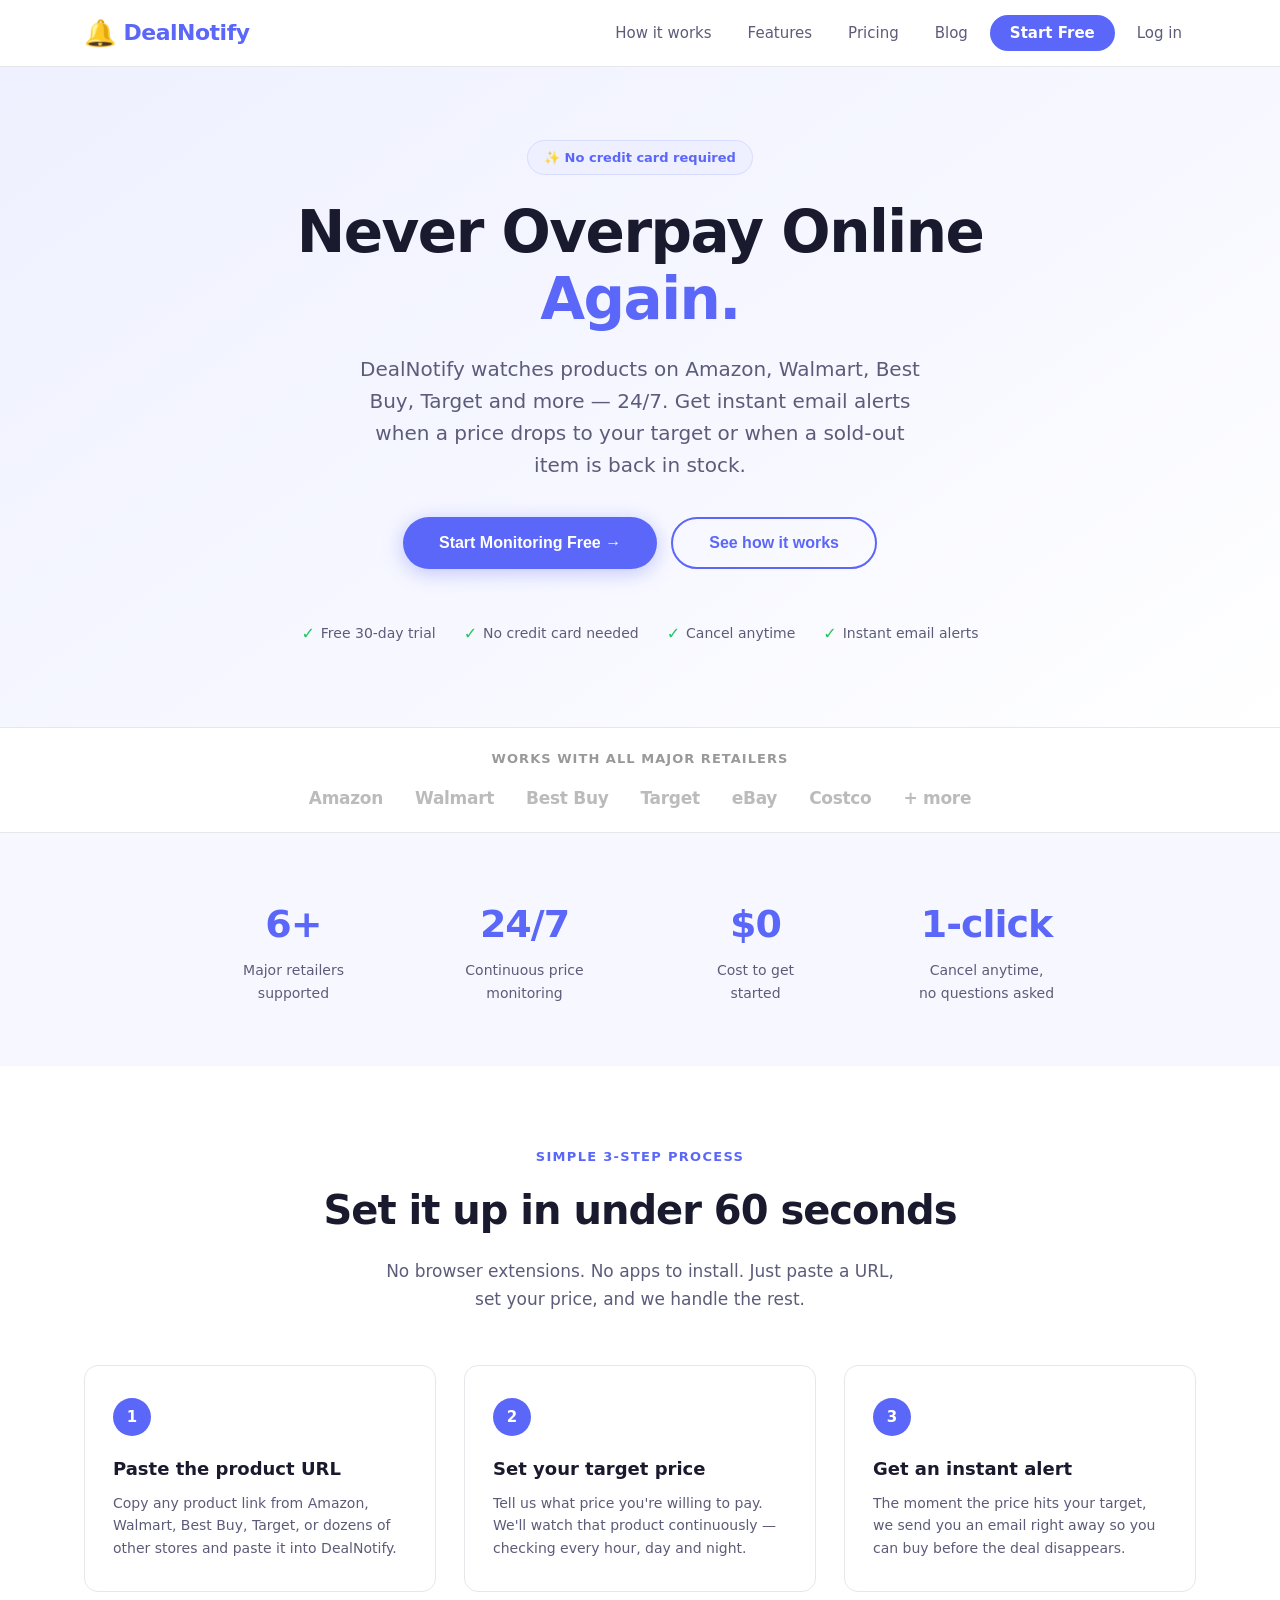
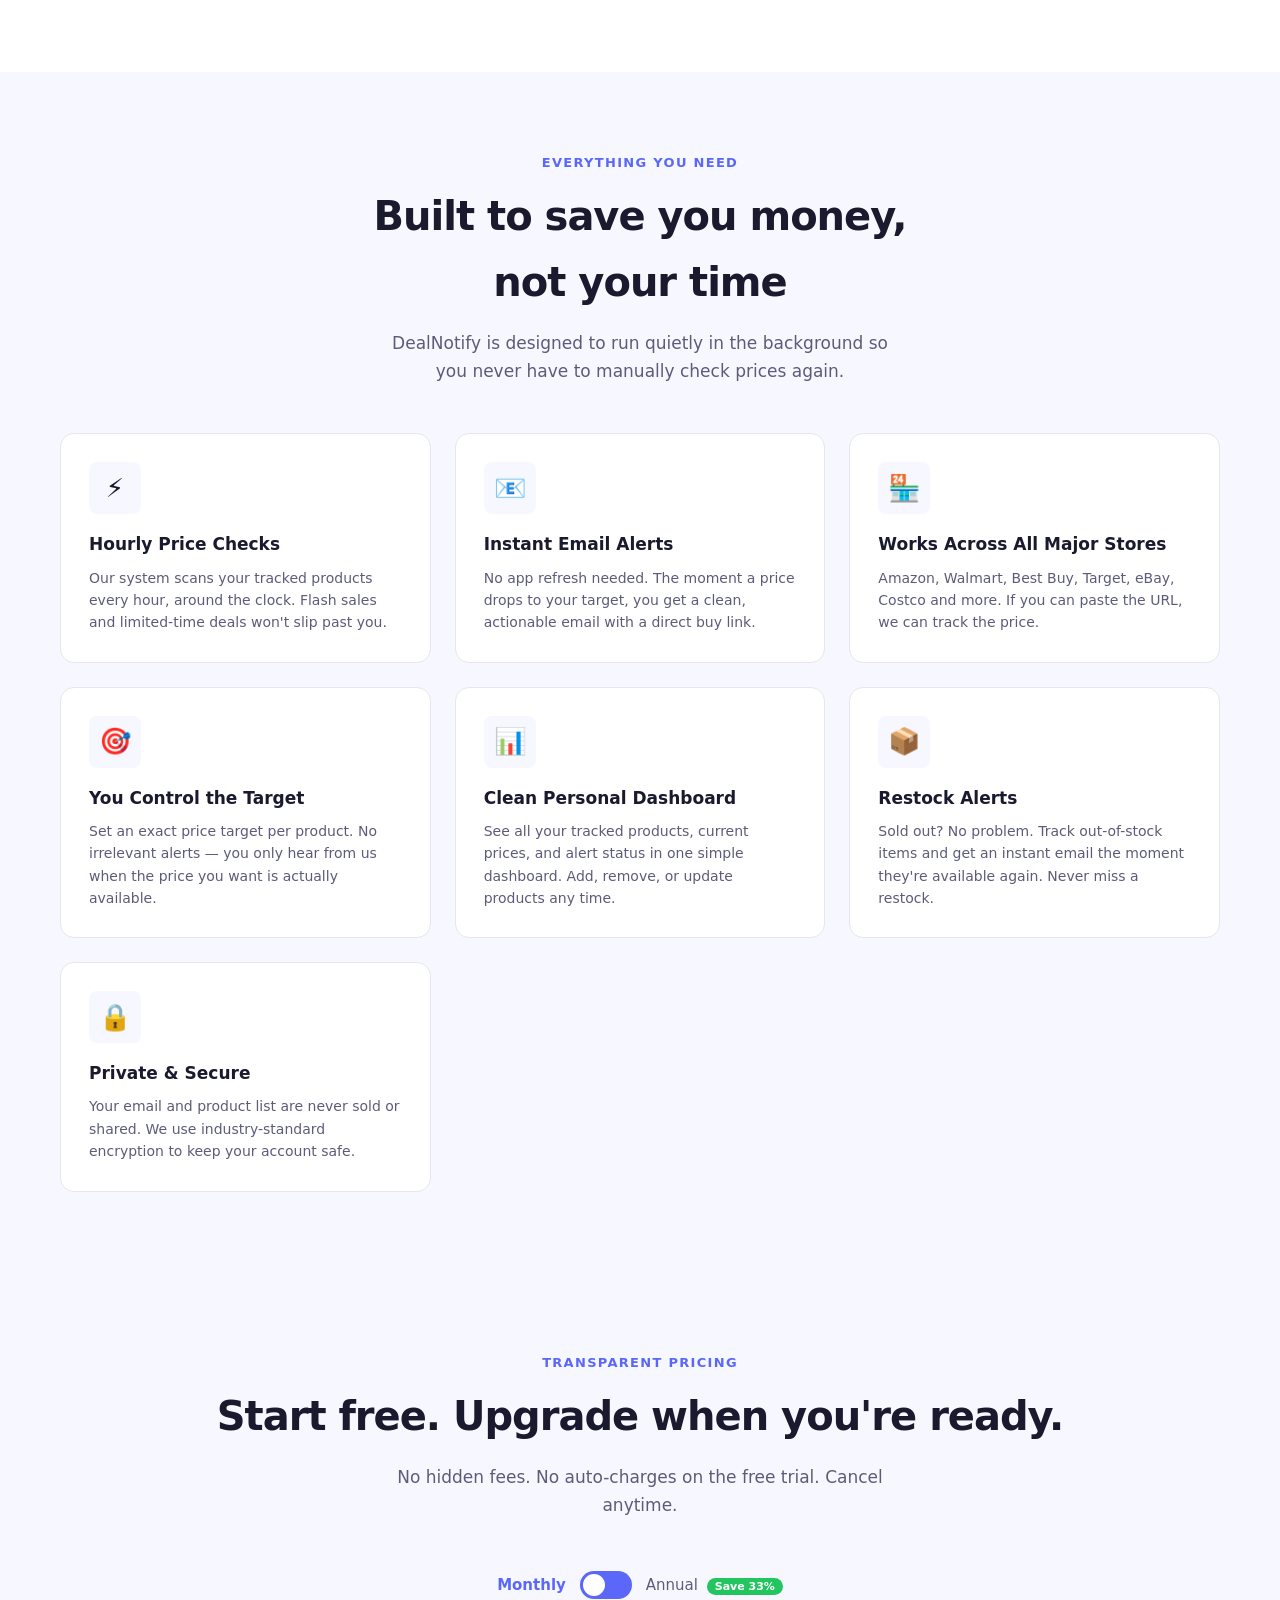
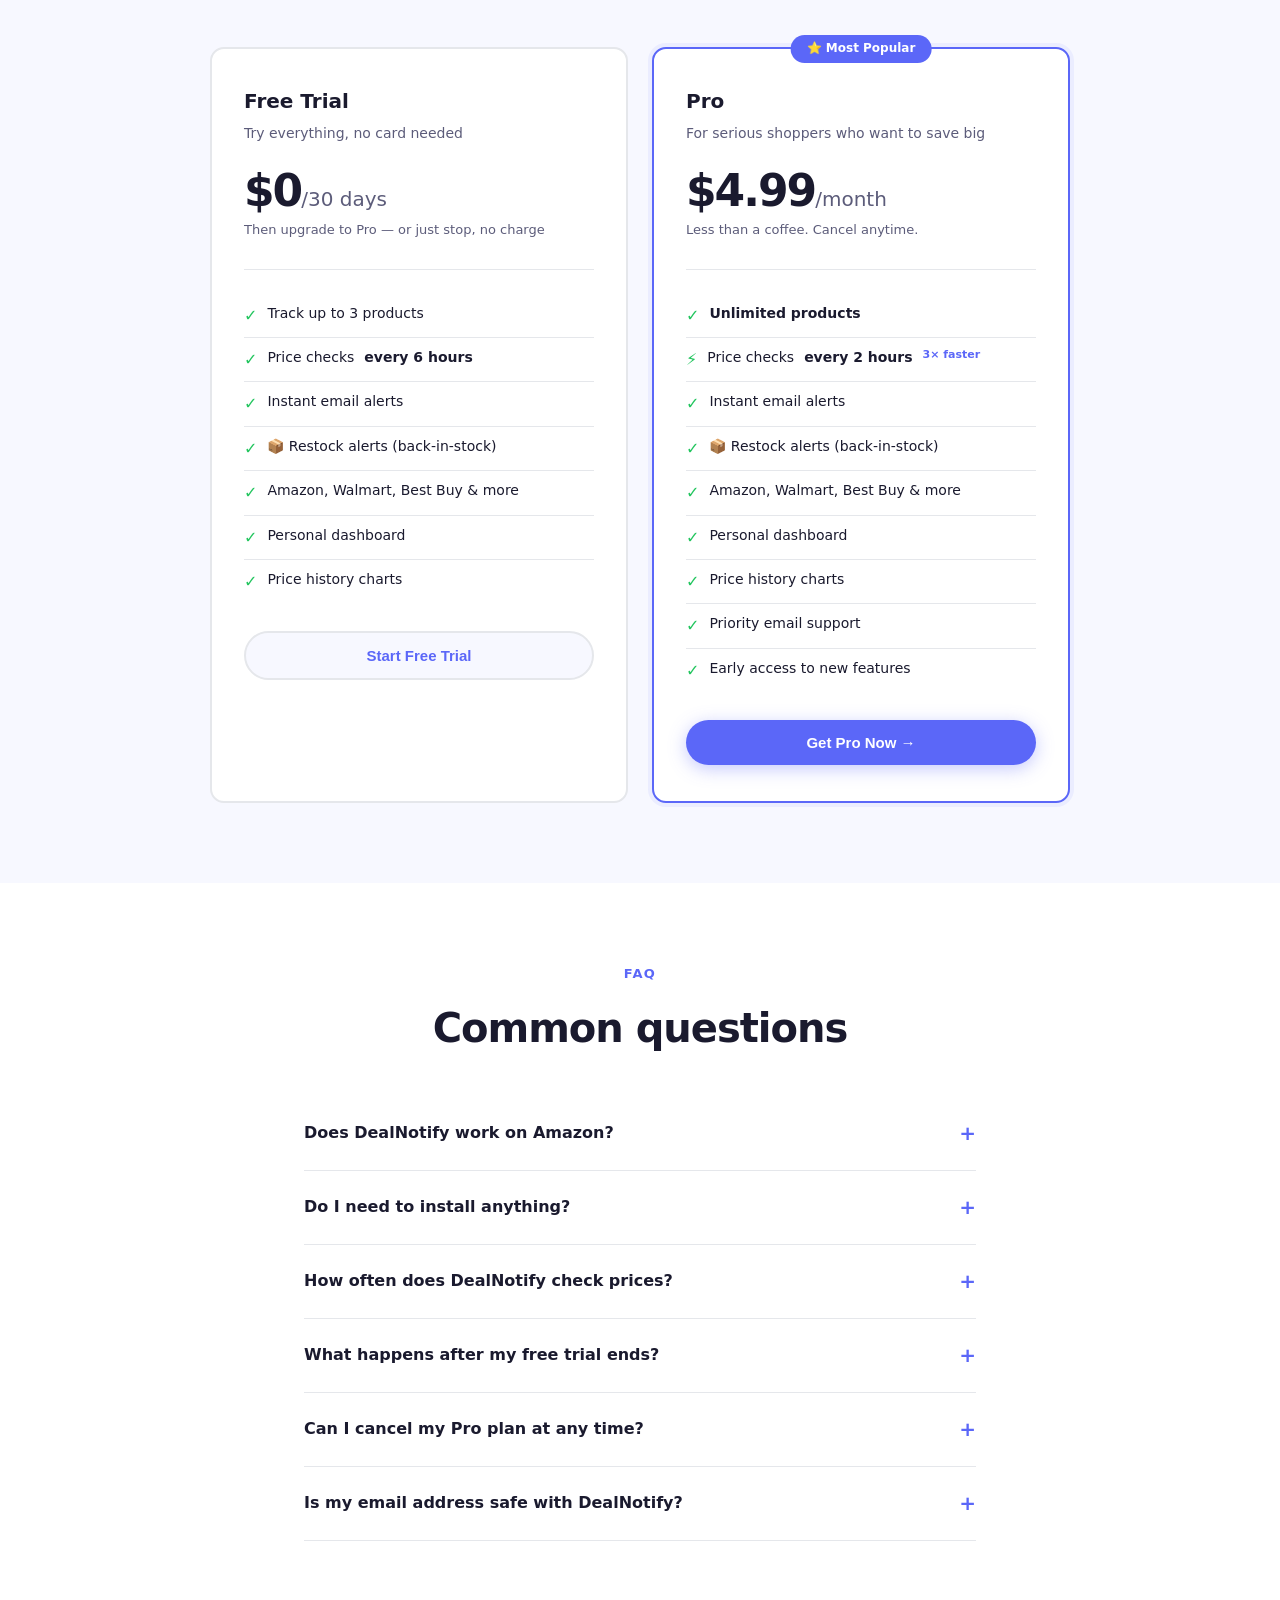
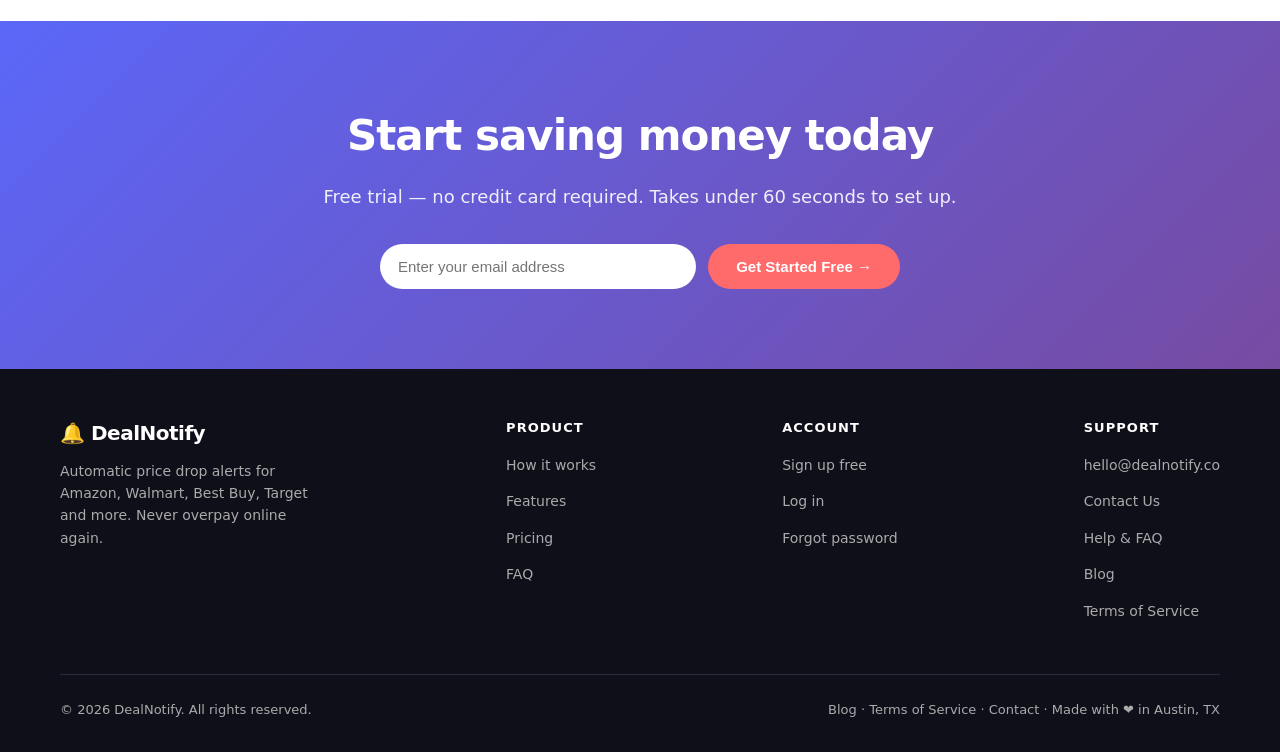
==== index.html @ a365845b "Add restock (back-in-stock) alert feature to DealNotify Integrates stock monitoring alongside existi" ====
<!DOCTYPE html>
<html lang="en">
<head>
    <meta charset="UTF-8">
    <meta name="viewport" content="width=device-width, initial-scale=1.0">

    <!-- Google tag (gtag.js) -->
    <script async src="https://www.googletagmanager.com/gtag/js?id=G-QQ2L8EBBV8"></script>
    <script>
      window.dataLayer = window.dataLayer || [];
      function gtag(){dataLayer.push(arguments);}
      gtag('js', new Date());
      gtag('config', 'G-QQ2L8EBBV8');
    </script>

    <!-- ── SEO Meta Tags ── -->
    <title>DealNotify – Automatic Price Drop Alerts for Amazon, Walmart & More</title>
    <meta name="description" content="DealNotify watches prices on Amazon, Walmart, Best Buy, Target and more 24/7. Get instant email alerts the moment a price drops to your target. Free to start — no credit card required.">
    <meta name="keywords" content="price drop alert, price tracker, amazon price tracker, walmart price monitor, best buy price alert, price watch, deal alert, save money shopping online">
    <meta name="author" content="DealNotify">
    <link rel="canonical" href="https://www.dealnotify.co/">

    <!-- ── Open Graph (social sharing) ── -->
    <meta property="og:type" content="website">
    <meta property="og:url" content="https://www.dealnotify.co/">
    <meta property="og:title" content="DealNotify – Never Overpay Online Again">
    <meta property="og:description" content="Set a target price. We watch it 24/7. Get an instant email alert when the price drops. Free to start.">
    <meta property="og:image" content="https://www.dealnotify.co/og-image.png">

    <!-- ── Twitter Card ── -->
    <meta name="twitter:card" content="summary_large_image">
    <meta name="twitter:title" content="DealNotify – Automatic Price Drop Alerts">
    <meta name="twitter:description" content="Never overpay online. DealNotify monitors Amazon, Walmart, Best Buy and more and emails you instantly when prices drop.">

    <!-- ── Structured Data (JSON-LD) ── -->
    <script type="application/ld+json">
    {
      "@context": "https://schema.org",
      "@type": "SoftwareApplication",
      "name": "DealNotify",
      "applicationCategory": "ShoppingApplication",
      "operatingSystem": "Web",
      "description": "Automatic price drop alerts for Amazon, Walmart, Best Buy, Target and more. Get instant email notifications when prices drop to your target.",
      "offers": [
        {"@type": "Offer", "price": "0", "priceCurrency": "USD", "name": "Free Trial"},
        {"@type": "Offer", "price": "4.99", "priceCurrency": "USD", "name": "Pro Plan", "billingIncrement": "P1M"}
      ],
      "url": "https://www.dealnotify.co"
    }
    </script>

    <style>
        /* ── Reset & Base ── */
        *, *::before, *::after { margin: 0; padding: 0; box-sizing: border-box; }

        :root {
            --primary: #5b67f8;
            --primary-dark: #4351d8;
            --accent: #ff6b6b;
            --accent-hover: #ff5252;
            --text: #1a1a2e;
            --text-light: #5c5c7a;
            --bg-light: #f7f8ff;
            --white: #ffffff;
            --green: #22c55e;
            --border: #e5e7eb;
            --shadow: 0 4px 24px rgba(91,103,248,0.10);
            --shadow-card: 0 2px 16px rgba(0,0,0,0.08);
            --radius: 14px;
            --radius-sm: 8px;
        }

        html { scroll-behavior: smooth; }

        body {
            font-family: 'Segoe UI', system-ui, -apple-system, sans-serif;
            line-height: 1.65;
            color: var(--text);
            background: var(--white);
            -webkit-font-smoothing: antialiased;
        }

        a { color: inherit; text-decoration: none; }

        /* ── Header / Nav ── */
        header {
            background: rgba(255,255,255,0.97);
            backdrop-filter: blur(10px);
            position: fixed;
            width: 100%;
            top: 0;
            z-index: 200;
            border-bottom: 1px solid var(--border);
        }

        nav {
            max-width: 1160px;
            margin: 0 auto;
            padding: 0 24px;
            height: 66px;
            display: flex;
            justify-content: space-between;
            align-items: center;
        }

        .logo {
            font-size: 22px;
            font-weight: 800;
            color: var(--primary);
            letter-spacing: -0.5px;
            display: flex;
            align-items: center;
            gap: 8px;
        }

        .logo-icon { font-size: 26px; }

        nav ul {
            list-style: none;
            display: flex;
            gap: 8px;
            align-items: center;
        }

        nav ul li a {
            color: var(--text-light);
            font-size: 15px;
            font-weight: 500;
            padding: 8px 14px;
            border-radius: var(--radius-sm);
            transition: color 0.2s, background 0.2s;
        }

        nav ul li a:hover { color: var(--primary); background: var(--bg-light); }

        .nav-cta {
            background: var(--primary) !important;
            color: var(--white) !important;
            padding: 9px 20px !important;
            border-radius: 50px !important;
            font-weight: 600 !important;
            transition: background 0.2s, transform 0.2s !important;
        }

        .nav-cta:hover {
            background: var(--primary-dark) !important;
            transform: translateY(-1px);
        }

        /* ── Hero ── */
        .hero {
            background: linear-gradient(145deg, #eef0ff 0%, #f7f8ff 60%, #fff 100%);
            padding: 140px 24px 80px;
            text-align: center;
        }

        .hero-badge {
            display: inline-flex;
            align-items: center;
            gap: 6px;
            background: #eef0ff;
            color: var(--primary);
            font-size: 13px;
            font-weight: 600;
            padding: 6px 16px;
            border-radius: 50px;
            border: 1px solid #d8dcff;
            margin-bottom: 24px;
        }

        .hero h1 {
            font-size: clamp(36px, 5vw, 58px);
            font-weight: 800;
            line-height: 1.15;
            letter-spacing: -1.5px;
            color: var(--text);
            margin-bottom: 20px;
            max-width: 780px;
            margin-left: auto;
            margin-right: auto;
        }

        .hero h1 span { color: var(--primary); }

        .hero-sub {
            font-size: clamp(16px, 2vw, 20px);
            color: var(--text-light);
            max-width: 560px;
            margin: 0 auto 36px;
            line-height: 1.6;
        }

        .hero-actions { display: flex; gap: 14px; justify-content: center; flex-wrap: wrap; margin-bottom: 52px; }

        .btn-primary {
            background: var(--primary);
            color: var(--white);
            padding: 15px 36px;
            border: none;
            border-radius: 50px;
            font-size: 16px;
            font-weight: 700;
            cursor: pointer;
            transition: background 0.2s, transform 0.2s, box-shadow 0.2s;
            box-shadow: 0 4px 20px rgba(91,103,248,0.35);
        }

        .btn-primary:hover {
            background: var(--primary-dark);
            transform: translateY(-2px);
            box-shadow: 0 6px 28px rgba(91,103,248,0.45);
        }

        .btn-secondary {
            background: transparent;
            color: var(--primary);
            padding: 15px 36px;
            border: 2px solid var(--primary);
            border-radius: 50px;
            font-size: 16px;
            font-weight: 700;
            cursor: pointer;
            transition: background 0.2s, color 0.2s, transform 0.2s;
        }

        .btn-secondary:hover {
            background: var(--primary);
            color: var(--white);
            transform: translateY(-2px);
        }

        .hero-trust {
            display: flex;
            justify-content: center;
            align-items: center;
            gap: 28px;
            flex-wrap: wrap;
            font-size: 14px;
            color: var(--text-light);
        }

        .trust-item { display: flex; align-items: center; gap: 6px; }
        .trust-item span.check { color: var(--green); font-weight: 700; font-size: 16px; }

        /* ── Store Logos Strip ── */
        .stores-strip {
            background: var(--white);
            border-top: 1px solid var(--border);
            border-bottom: 1px solid var(--border);
            padding: 20px 24px;
            text-align: center;
        }

        .stores-strip p { font-size: 13px; color: #999; margin-bottom: 14px; text-transform: uppercase; letter-spacing: 0.08em; font-weight: 600; }

        .stores-list {
            display: flex;
            justify-content: center;
            align-items: center;
            gap: 32px;
            flex-wrap: wrap;
        }

        .store-name {
            font-size: 17px;
            font-weight: 700;
            color: #bbb;
            letter-spacing: -0.3px;
        }

        /* ── Social Proof ── */
        .social-proof {
            background: var(--bg-light);
            padding: 60px 24px;
        }

        .stats-row {
            max-width: 900px;
            margin: 0 auto;
            display: grid;
            grid-template-columns: repeat(auto-fit, minmax(180px, 1fr));
            gap: 24px;
            text-align: center;
        }

        .stat-item h3 {
            font-size: 38px;
            font-weight: 800;
            color: var(--primary);
            letter-spacing: -1px;
        }

        .stat-item p { font-size: 14px; color: var(--text-light); margin-top: 4px; }

        /* ── How It Works ── */
        .how-it-works {
            max-width: 1160px;
            margin: 80px auto;
            padding: 0 24px;
            text-align: center;
        }

        .section-label {
            font-size: 13px;
            font-weight: 700;
            text-transform: uppercase;
            letter-spacing: 0.1em;
            color: var(--primary);
            margin-bottom: 10px;
        }

        .section-title {
            font-size: clamp(28px, 4vw, 40px);
            font-weight: 800;
            letter-spacing: -1px;
            color: var(--text);
            margin-bottom: 14px;
        }

        .section-sub {
            font-size: 17px;
            color: var(--text-light);
            max-width: 520px;
            margin: 0 auto 52px;
        }

        .steps-grid {
            display: grid;
            grid-template-columns: repeat(auto-fit, minmax(220px, 1fr));
            gap: 28px;
        }

        .step-card {
            background: var(--white);
            border: 1px solid var(--border);
            border-radius: var(--radius);
            padding: 32px 28px;
            text-align: left;
            position: relative;
            transition: box-shadow 0.25s, transform 0.25s;
        }

        .step-card:hover { box-shadow: var(--shadow); transform: translateY(-4px); }

        .step-number {
            width: 38px;
            height: 38px;
            background: var(--primary);
            color: var(--white);
            border-radius: 50%;
            display: flex;
            align-items: center;
            justify-content: center;
            font-weight: 800;
            font-size: 15px;
            margin-bottom: 18px;
        }

        .step-card h3 { font-size: 18px; font-weight: 700; margin-bottom: 8px; }
        .step-card p { font-size: 14px; color: var(--text-light); line-height: 1.6; }

        /* ── Features ── */
        .features {
            background: var(--bg-light);
            padding: 80px 24px;
        }

        .features-inner {
            max-width: 1160px;
            margin: 0 auto;
        }

        .features-grid {
            display: grid;
            grid-template-columns: repeat(auto-fit, minmax(300px, 1fr));
            gap: 24px;
        }

        .feature-card {
            background: var(--white);
            border-radius: var(--radius);
            padding: 28px;
            border: 1px solid var(--border);
            transition: box-shadow 0.25s, transform 0.25s;
        }

        .feature-card:hover { box-shadow: var(--shadow); transform: translateY(-3px); }

        .feature-icon {
            width: 52px;
            height: 52px;
            background: var(--bg-light);
            border-radius: var(--radius-sm);
            display: flex;
            align-items: center;
            justify-content: center;
            font-size: 26px;
            margin-bottom: 16px;
        }

        .feature-card h3 { font-size: 17px; font-weight: 700; margin-bottom: 8px; }
        .feature-card p { font-size: 14px; color: var(--text-light); line-height: 1.6; }

        /* ── Testimonials ── */
        .testimonials {
            max-width: 1160px;
            margin: 80px auto;
            padding: 0 24px;
            text-align: center;
        }

        .reviews-grid {
            display: grid;
            grid-template-columns: repeat(auto-fit, minmax(280px, 1fr));
            gap: 24px;
            margin-top: 48px;
        }

        .review-card {
            background: var(--white);
            border: 1px solid var(--border);
            border-radius: var(--radius);
            padding: 28px;
            text-align: left;
        }

        .stars { color: #f59e0b; font-size: 16px; margin-bottom: 12px; }

        .review-text {
            font-size: 15px;
            color: var(--text);
            line-height: 1.6;
            margin-bottom: 16px;
            font-style: italic;
        }

        .reviewer { display: flex; align-items: center; gap: 10px; }
        .reviewer-avatar {
            width: 38px; height: 38px;
            background: var(--primary);
            color: var(--white);
            border-radius: 50%;
            display: flex;
            align-items: center;
            justify-content: center;
            font-weight: 700;
            font-size: 14px;
        }
        .reviewer-info .name { font-weight: 700; font-size: 14px; }
        .reviewer-info .detail { font-size: 12px; color: var(--text-light); }

        /* ── Pricing ── */
        .pricing {
            background: var(--bg-light);
            padding: 80px 24px;
        }

        .pricing-inner {
            max-width: 860px;
            margin: 0 auto;
            text-align: center;
        }

        .pricing-cards {
            display: grid;
            grid-template-columns: repeat(auto-fit, minmax(300px, 1fr));
            gap: 24px;
            margin-top: 48px;
        }

        .price-card {
            background: var(--white);
            border: 2px solid var(--border);
            border-radius: var(--radius);
            padding: 36px 32px;
            text-align: left;
            position: relative;
            transition: box-shadow 0.25s;
        }

        .price-card.featured {
            border-color: var(--primary);
            box-shadow: 0 0 0 4px rgba(91,103,248,0.08);
        }

        .price-badge {
            position: absolute;
            top: -14px;
            left: 50%;
            transform: translateX(-50%);
            background: var(--primary);
            color: var(--white);
            font-size: 12px;
            font-weight: 700;
            padding: 4px 16px;
            border-radius: 50px;
            white-space: nowrap;
        }

        .price-card h3 {
            font-size: 20px;
            font-weight: 700;
            margin-bottom: 4px;
        }

        .price-card .plan-desc {
            font-size: 14px;
            color: var(--text-light);
            margin-bottom: 24px;
        }

        .price-amount {
            font-size: 44px;
            font-weight: 800;
            color: var(--text);
            letter-spacing: -2px;
            line-height: 1;
            margin-bottom: 6px;
        }

        .price-amount span { font-size: 20px; font-weight: 500; color: var(--text-light); letter-spacing: 0; }

        .price-note { font-size: 13px; color: var(--text-light); margin-bottom: 28px; }

        .price-divider { border: none; border-top: 1px solid var(--border); margin: 24px 0; }

        .price-features { list-style: none; margin-bottom: 28px; }

        .price-features li {
            display: flex;
            align-items: flex-start;
            gap: 10px;
            font-size: 14px;
            color: var(--text);
            padding: 8px 0;
            border-bottom: 1px solid var(--border);
        }

        .price-features li:last-child { border-bottom: none; }

        .price-features li .check {
            color: var(--green);
            font-weight: 700;
            font-size: 16px;
            flex-shrink: 0;
            margin-top: 1px;
        }

        .btn-plan {
            width: 100%;
            padding: 14px;
            border-radius: 50px;
            font-size: 15px;
            font-weight: 700;
            cursor: pointer;
            border: none;
            transition: background 0.2s, transform 0.2s, box-shadow 0.2s;
        }

        .btn-plan-free {
            background: var(--bg-light);
            color: var(--primary);
            border: 2px solid var(--border);
        }

        .btn-plan-free:hover { background: var(--border); }

        .btn-plan-pro {
            background: var(--primary);
            color: var(--white);
            box-shadow: 0 4px 18px rgba(91,103,248,0.35);
        }

        .btn-plan-pro:hover {
            background: var(--primary-dark);
            transform: translateY(-1px);
            box-shadow: 0 6px 24px rgba(91,103,248,0.45);
        }

        /* ── FAQ ── */
        .faq {
            max-width: 720px;
            margin: 80px auto;
            padding: 0 24px;
        }

        .faq-item {
            border-bottom: 1px solid var(--border);
            padding: 20px 0;
            cursor: pointer;
        }

        .faq-question {
            display: flex;
            justify-content: space-between;
            align-items: center;
            font-size: 16px;
            font-weight: 600;
            color: var(--text);
            gap: 12px;
        }

        .faq-toggle { font-size: 20px; color: var(--primary); flex-shrink: 0; transition: transform 0.2s; }
        .faq-item.open .faq-toggle { transform: rotate(45deg); }

        .faq-answer {
            display: none;
            font-size: 14px;
            color: var(--text-light);
            line-height: 1.7;
            padding-top: 12px;
        }

        .faq-item.open .faq-answer { display: block; }

        /* ── Auth Modal ── */
        .modal-overlay {
            display: none;
            position: fixed;
            inset: 0;
            background: rgba(0,0,0,0.55);
            backdrop-filter: blur(4px);
            z-index: 1000;
            justify-content: center;
            align-items: center;
            padding: 20px;
        }

        .modal-overlay.active { display: flex; }

        .modal {
            background: var(--white);
            border-radius: 20px;
            padding: 40px;
            width: 100%;
            max-width: 440px;
            max-height: 90vh;
            overflow-y: auto;
            position: relative;
            box-shadow: 0 24px 60px rgba(0,0,0,0.18);
            animation: modalIn 0.25s ease;
        }

        @keyframes modalIn {
            from { opacity: 0; transform: translateY(16px) scale(0.97); }
            to   { opacity: 1; transform: translateY(0) scale(1); }
        }

        .modal-close {
            position: absolute;
            top: 16px;
            right: 20px;
            background: none;
            border: none;
            font-size: 24px;
            cursor: pointer;
            color: #aaa;
            line-height: 1;
        }

        .modal-close:hover { color: var(--text); }

        .modal-logo { text-align: center; margin-bottom: 6px; font-size: 28px; }

        .modal h2 {
            text-align: center;
            font-size: 22px;
            font-weight: 800;
            margin-bottom: 4px;
            letter-spacing: -0.5px;
        }

        .modal .modal-sub {
            text-align: center;
            font-size: 14px;
            color: var(--text-light);
            margin-bottom: 28px;
        }

        .form-group {
            margin-bottom: 16px;
        }

        .form-group label {
            display: block;
            font-size: 13px;
            font-weight: 600;
            margin-bottom: 6px;
            color: var(--text);
        }

        .form-group input {
            width: 100%;
            padding: 12px 14px;
            border: 2px solid var(--border);
            border-radius: var(--radius-sm);
            font-size: 15px;
            color: var(--text);
            transition: border-color 0.2s, box-shadow 0.2s;
            background: var(--white);
        }

        .form-group input:focus {
            outline: none;
            border-color: var(--primary);
            box-shadow: 0 0 0 3px rgba(91,103,248,0.12);
        }

        .form-group input.error { border-color: #ef4444; }
        .field-error { font-size: 12px; color: #ef4444; margin-top: 4px; display: none; }

        .btn-submit {
            width: 100%;
            padding: 14px;
            background: var(--primary);
            color: var(--white);
            border: none;
            border-radius: 50px;
            font-size: 16px;
            font-weight: 700;
            cursor: pointer;
            margin-top: 8px;
            transition: background 0.2s, transform 0.2s, box-shadow 0.2s;
            box-shadow: 0 4px 16px rgba(91,103,248,0.35);
        }

        .btn-submit:hover {
            background: var(--primary-dark);
            transform: translateY(-1px);
            box-shadow: 0 6px 20px rgba(91,103,248,0.45);
        }

        .btn-submit:disabled { opacity: 0.65; cursor: not-allowed; transform: none; }

        .modal-divider {
            display: flex;
            align-items: center;
            gap: 12px;
            margin: 20px 0;
            color: var(--text-light);
            font-size: 13px;
        }

        .modal-divider::before, .modal-divider::after {
            content: '';
            flex: 1;
            border-top: 1px solid var(--border);
        }

        .modal-switch {
            text-align: center;
            font-size: 14px;
            color: var(--text-light);
            margin-top: 20px;
        }

        .modal-switch a {
            color: var(--primary);
            font-weight: 600;
            cursor: pointer;
        }

        .modal-switch a:hover { text-decoration: underline; }

        .alert-box {
            padding: 12px 16px;
            border-radius: var(--radius-sm);
            font-size: 14px;
            margin-bottom: 16px;
            display: none;
        }

        .alert-success { background: #f0fdf4; color: #166534; border: 1px solid #bbf7d0; }
        .alert-error   { background: #fef2f2; color: #991b1b; border: 1px solid #fecaca; }

        .password-wrapper { position: relative; }
        .toggle-pw {
            position: absolute;
            right: 12px;
            top: 50%;
            transform: translateY(-50%);
            background: none;
            border: none;
            cursor: pointer;
            color: #aaa;
            font-size: 16px;
            padding: 4px;
        }
        .toggle-pw:hover { color: var(--primary); }

        /* ── Verification Banner ── */
        .verify-banner {
            background: #fffbeb;
            border: 1px solid #fcd34d;
            border-radius: var(--radius-sm);
            padding: 14px 18px;
            font-size: 14px;
            color: #92400e;
            display: none;
            margin-bottom: 16px;
            line-height: 1.5;
        }

        /* ── Inline Signup Section ── */
        .signup-section {
            background: linear-gradient(135deg, var(--primary) 0%, #764ba2 100%);
            padding: 80px 24px;
            text-align: center;
            color: var(--white);
        }

        .signup-section h2 {
            font-size: clamp(28px, 4vw, 42px);
            font-weight: 800;
            letter-spacing: -1px;
            margin-bottom: 12px;
        }

        .signup-section p {
            font-size: 18px;
            opacity: 0.9;
            margin-bottom: 32px;
        }

        .inline-form {
            display: flex;
            gap: 12px;
            justify-content: center;
            flex-wrap: wrap;
            max-width: 520px;
            margin: 0 auto;
        }

        .inline-form input {
            flex: 1;
            min-width: 220px;
            padding: 14px 18px;
            border-radius: 50px;
            border: none;
            font-size: 15px;
            color: var(--text);
            outline: none;
        }

        .inline-form input:focus {
            box-shadow: 0 0 0 3px rgba(255,255,255,0.4);
        }

        .inline-form button {
            background: var(--accent);
            color: var(--white);
            padding: 14px 28px;
            border: none;
            border-radius: 50px;
            font-size: 15px;
            font-weight: 700;
            cursor: pointer;
            transition: background 0.2s, transform 0.2s;
            white-space: nowrap;
        }

        .inline-form button:hover {
            background: var(--accent-hover);
            transform: translateY(-1px);
        }

        /* ── Footer ── */
        footer {
            background: #0f0f1a;
            color: #aaa;
            padding: 48px 24px 32px;
        }

        .footer-inner {
            max-width: 1160px;
            margin: 0 auto;
        }

        .footer-top {
            display: flex;
            justify-content: space-between;
            align-items: flex-start;
            flex-wrap: wrap;
            gap: 32px;
            margin-bottom: 40px;
        }

        .footer-brand .logo { color: var(--white); font-size: 20px; }
        .footer-brand p { font-size: 14px; margin-top: 10px; max-width: 260px; line-height: 1.6; }

        .footer-links h4 { font-size: 13px; font-weight: 700; color: var(--white); text-transform: uppercase; letter-spacing: 0.08em; margin-bottom: 14px; }
        .footer-links ul { list-style: none; }
        .footer-links ul li { margin-bottom: 10px; }
        .footer-links ul li a { font-size: 14px; color: #aaa; transition: color 0.2s; }
        .footer-links ul li a:hover { color: var(--white); }

        .footer-bottom {
            border-top: 1px solid #2a2a3a;
            padding-top: 24px;
            display: flex;
            justify-content: space-between;
            align-items: center;
            flex-wrap: wrap;
            gap: 12px;
            font-size: 13px;
        }

        /* ── Toast ── */
        .toast {
            position: fixed;
            top: 80px;
            left: 50%;
            transform: translateX(-50%) translateY(-20px);
            background: #222;
            color: #fff;
            padding: 14px 32px;
            border-radius: 50px;
            font-size: 15px;
            font-weight: 500;
            box-shadow: 0 6px 28px rgba(0,0,0,0.28);
            opacity: 0;
            pointer-events: none;
            transition: opacity 0.35s ease, transform 0.35s ease;
            z-index: 99999;
            max-width: 500px;
            min-width: 200px;
            text-align: center;
            white-space: nowrap;
        }

        .toast.show {
            opacity: 1;
            transform: translateX(-50%) translateY(0);
            pointer-events: auto;
        }

        /* ── Responsive ── */
        @media (max-width: 768px) {
            nav ul { gap: 4px; }
            nav ul li a { padding: 7px 10px; font-size: 14px; }
            .hero { padding-top: 110px; }
            .price-card.featured { transform: none; }
            .modal { padding: 28px 22px; }
            .footer-top { flex-direction: column; }
        }

        @media (max-width: 480px) {
            nav ul .hide-mobile { display: none; }
        }
    </style>
</head>
<body>

<!-- ──────────── HEADER ──────────── -->
<header>
    <nav>
        <div class="logo">
            <span class="logo-icon">🔔</span> DealNotify
        </div>
        <ul id="nav-links">
            <li class="hide-mobile"><a href="#how-it-works">How it works</a></li>
            <li class="hide-mobile"><a href="#features">Features</a></li>
            <li class="hide-mobile"><a href="#pricing">Pricing</a></li>
            <li class="hide-mobile"><a href="/blog">Blog</a></li>
            <li id="nav-dashboard-btn" style="display:none;"><a href="#" id="nav-dashboard-link" class="nav-cta">My Dashboard</a></li>
            <li id="nav-start-btn"><a href="#" class="nav-cta" onclick="openModal('signup'); return false;">Start Free</a></li>
            <li id="nav-login-btn"><a href="#" onclick="openModal('login'); return false;" style="color: var(--text-light); font-size:15px; font-weight:500; padding: 8px 14px;">Log in</a></li>
        </ul>
    </nav>
</header>


<!-- ──────────── HERO ──────────── -->
<section class="hero">
    <div class="hero-badge">✨ No credit card required</div>
    <h1>Never Overpay Online<br><span>Again.</span></h1>
    <p class="hero-sub">
        DealNotify watches products on Amazon, Walmart, Best Buy, Target and more — 24/7. Get instant email alerts when a price drops to your target or when a sold-out item is back in stock.
    </p>
    <div class="hero-actions">
        <button class="btn-primary" onclick="openModal('signup')">Start Monitoring Free →</button>
        <button class="btn-secondary" onclick="document.getElementById('how-it-works').scrollIntoView({behavior:'smooth'})">See how it works</button>
    </div>
    <div class="hero-trust">
        <span class="trust-item"><span class="check">✓</span> Free 30-day trial</span>
        <span class="trust-item"><span class="check">✓</span> No credit card needed</span>
        <span class="trust-item"><span class="check">✓</span> Cancel anytime</span>
        <span class="trust-item"><span class="check">✓</span> Instant email alerts</span>
    </div>
</section>


<!-- ──────────── STORES STRIP ──────────── -->
<div class="stores-strip">
    <p>Works with all major retailers</p>
    <div class="stores-list">
        <span class="store-name">Amazon</span>
        <span class="store-name">Walmart</span>
        <span class="store-name">Best Buy</span>
        <span class="store-name">Target</span>
        <span class="store-name">eBay</span>
        <span class="store-name">Costco</span>
        <span class="store-name">+ more</span>
    </div>
</div>


<!-- ──────────── SOCIAL PROOF ──────────── -->
<section class="social-proof">
    <div class="stats-row">
        <div class="stat-item">
            <h3>6+</h3>
            <p>Major retailers<br>supported</p>
        </div>
        <div class="stat-item">
            <h3>24/7</h3>
            <p>Continuous price<br>monitoring</p>
        </div>
        <div class="stat-item">
            <h3>$0</h3>
            <p>Cost to get<br>started</p>
        </div>
        <div class="stat-item">
            <h3>1-click</h3>
            <p>Cancel anytime,<br>no questions asked</p>
        </div>
    </div>
</section>


<!-- ──────────── HOW IT WORKS ──────────── -->
<section class="how-it-works" id="how-it-works">
    <p class="section-label">Simple 3-step process</p>
    <h2 class="section-title">Set it up in under 60 seconds</h2>
    <p class="section-sub">No browser extensions. No apps to install. Just paste a URL, set your price, and we handle the rest.</p>
    <div class="steps-grid">
        <div class="step-card">
            <div class="step-number">1</div>
            <h3>Paste the product URL</h3>
            <p>Copy any product link from Amazon, Walmart, Best Buy, Target, or dozens of other stores and paste it into DealNotify.</p>
        </div>
        <div class="step-card">
            <div class="step-number">2</div>
            <h3>Set your target price</h3>
            <p>Tell us what price you're willing to pay. We'll watch that product continuously — checking every hour, day and night.</p>
        </div>
        <div class="step-card">
            <div class="step-number">3</div>
            <h3>Get an instant alert</h3>
            <p>The moment the price hits your target, we send you an email right away so you can buy before the deal disappears.</p>
        </div>
    </div>
</section>


<!-- ──────────── FEATURES ──────────── -->
<section class="features" id="features">
    <div class="features-inner">
        <p class="section-label" style="text-align:center">Everything you need</p>
        <h2 class="section-title" style="text-align:center">Built to save you money,<br>not your time</h2>
        <p class="section-sub" style="text-align:center; display:block; margin-bottom:48px;">DealNotify is designed to run quietly in the background so you never have to manually check prices again.</p>
        <div class="features-grid">
            <div class="feature-card">
                <div class="feature-icon">⚡</div>
                <h3>Hourly Price Checks</h3>
                <p>Our system scans your tracked products every hour, around the clock. Flash sales and limited-time deals won't slip past you.</p>
            </div>
            <div class="feature-card">
                <div class="feature-icon">📧</div>
                <h3>Instant Email Alerts</h3>
                <p>No app refresh needed. The moment a price drops to your target, you get a clean, actionable email with a direct buy link.</p>
            </div>
            <div class="feature-card">
                <div class="feature-icon">🏪</div>
                <h3>Works Across All Major Stores</h3>
                <p>Amazon, Walmart, Best Buy, Target, eBay, Costco and more. If you can paste the URL, we can track the price.</p>
            </div>
            <div class="feature-card">
                <div class="feature-icon">🎯</div>
                <h3>You Control the Target</h3>
                <p>Set an exact price target per product. No irrelevant alerts — you only hear from us when the price you want is actually available.</p>
            </div>
            <div class="feature-card">
                <div class="feature-icon">📊</div>
                <h3>Clean Personal Dashboard</h3>
                <p>See all your tracked products, current prices, and alert status in one simple dashboard. Add, remove, or update products any time.</p>
            </div>
            <div class="feature-card">
                <div class="feature-icon">📦</div>
                <h3>Restock Alerts</h3>
                <p>Sold out? No problem. Track out-of-stock items and get an instant email the moment they're available again. Never miss a restock.</p>
            </div>
            <div class="feature-card">
                <div class="feature-icon">🔒</div>
                <h3>Private & Secure</h3>
                <p>Your email and product list are never sold or shared. We use industry-standard encryption to keep your account safe.</p>
            </div>
        </div>
    </div>
</section>


<!-- Testimonials removed — will be added once real user reviews are collected -->


<!-- ──────────── PRICING ──────────── -->
<section class="pricing" id="pricing">
    <div class="pricing-inner">
        <p class="section-label">Transparent pricing</p>
        <h2 class="section-title">Start free. Upgrade when you're ready.</h2>
        <p class="section-sub">No hidden fees. No auto-charges on the free trial. Cancel anytime.</p>

        <!-- Billing toggle -->
        <div style="display:flex; align-items:center; justify-content:center; gap:14px; margin-bottom:36px;">
            <span id="toggleLabelMonthly" style="font-size:15px; font-weight:600; color:var(--primary);">Monthly</span>
            <div onclick="toggleBilling()" id="billingToggle"
                 style="width:52px; height:28px; background:var(--primary); border-radius:50px;
                        cursor:pointer; position:relative; transition:background 0.2s; flex-shrink:0;">
                <div id="toggleKnob"
                     style="width:22px; height:22px; background:white; border-radius:50%;
                            position:absolute; top:3px; left:3px; transition:transform 0.2s;"></div>
            </div>
            <span id="toggleLabelAnnual" style="font-size:15px; font-weight:500; color:var(--text-light);">
                Annual <span style="background:#22c55e; color:white; font-size:11px; font-weight:700;
                                    padding:2px 8px; border-radius:50px; margin-left:4px;">Save 33%</span>
            </span>
        </div>

        <div class="pricing-cards">

            <!-- Free Card -->
            <div class="price-card">
                <h3>Free Trial</h3>
                <p class="plan-desc">Try everything, no card needed</p>
                <div class="price-amount">$0<span>/30 days</span></div>
                <p class="price-note">Then upgrade to Pro — or just stop, no charge</p>
                <hr class="price-divider">
                <ul class="price-features">
                    <li><span class="check">✓</span> Track up to 3 products</li>
                    <li><span class="check">✓</span> Price checks <strong>every 6 hours</strong></li>
                    <li><span class="check">✓</span> Instant email alerts</li>
                    <li><span class="check">✓</span> 📦 Restock alerts (back-in-stock)</li>
                    <li><span class="check">✓</span> Amazon, Walmart, Best Buy & more</li>
                    <li><span class="check">✓</span> Personal dashboard</li>
                    <li><span class="check">✓</span> Price history charts</li>
                </ul>
                <button class="btn-plan btn-plan-free" onclick="openModal('signup')">Start Free Trial</button>
            </div>

            <!-- Pro Card — FEATURED / DEFAULT -->
            <div class="price-card featured" id="proCard">
                <div class="price-badge">⭐ Most Popular</div>
                <h3>Pro</h3>
                <p class="plan-desc">For serious shoppers who want to save big</p>
                <div class="price-amount" id="proPrice">$4.99<span>/month</span></div>
                <p class="price-note" id="proNote">Less than a coffee. Cancel anytime.</p>
                <hr class="price-divider">
                <ul class="price-features">
                    <li><span class="check">✓</span> <strong>Unlimited products</strong></li>
                    <li><span class="check pro-highlight">⚡</span> Price checks <strong>every 2 hours</strong> <span style="font-size:11px;color:#5b67f8;font-weight:600;">3× faster</span></li>
                    <li><span class="check">✓</span> Instant email alerts</li>
                    <li><span class="check">✓</span> 📦 Restock alerts (back-in-stock)</li>
                    <li><span class="check">✓</span> Amazon, Walmart, Best Buy & more</li>
                    <li><span class="check">✓</span> Personal dashboard</li>
                    <li><span class="check">✓</span> Price history charts</li>
                    <li><span class="check">✓</span> Priority email support</li>
                    <li><span class="check">✓</span> Early access to new features</li>
                </ul>
                <button class="btn-plan btn-plan-pro" id="proBtn" onclick="handleProSignup()">Get Pro Now →</button>
            </div>
        </div>
    </div>
</section>


<!-- ──────────── FAQ ──────────── -->
<section class="faq" id="faq">
    <p class="section-label" style="text-align:center">FAQ</p>
    <h2 class="section-title" style="text-align:center; margin-bottom:36px;">Common questions</h2>

    <div class="faq-item" onclick="toggleFaq(this)">
        <div class="faq-question">Does DealNotify work on Amazon? <span class="faq-toggle">+</span></div>
        <div class="faq-answer">Yes — Amazon is one of our most popular supported stores. Just paste any Amazon product URL and set your target price. We'll monitor it and alert you when the price drops.</div>
    </div>
    <div class="faq-item" onclick="toggleFaq(this)">
        <div class="faq-question">Do I need to install anything? <span class="faq-toggle">+</span></div>
        <div class="faq-answer">No downloads, no browser extensions, no apps. DealNotify is entirely web-based. Just sign up, paste a URL, and we do the rest from our servers.</div>
    </div>
    <div class="faq-item" onclick="toggleFaq(this)">
        <div class="faq-question">How often does DealNotify check prices? <span class="faq-toggle">+</span></div>
        <div class="faq-answer">It depends on your plan. Free users get price checks every 6 hours. Pro users get checks every 2 hours — 3× more frequently — so you catch flash sales and short-window deals before they're gone. Both plans run 24/7 automatically.</div>
    </div>
    <div class="faq-item" onclick="toggleFaq(this)">
        <div class="faq-question">What happens after my free trial ends? <span class="faq-toggle">+</span></div>
        <div class="faq-answer">Your monitoring simply pauses — we never charge you automatically. If you want to continue, you can upgrade to DealNotify Pro for $4.99/month (or $39.99/year). If not, no worries and no charge.</div>
    </div>
    <div class="faq-item" onclick="toggleFaq(this)">
        <div class="faq-question">Can I cancel my Pro plan at any time? <span class="faq-toggle">+</span></div>
        <div class="faq-answer">Absolutely. Cancel any time from your dashboard with one click. You keep Pro access until the end of your billing period. No cancellation fees, no questions asked.</div>
    </div>
    <div class="faq-item" onclick="toggleFaq(this)">
        <div class="faq-question">Is my email address safe with DealNotify? <span class="faq-toggle">+</span></div>
        <div class="faq-answer">Yes. We use your email only to send you price drop alerts and account updates. We never sell or share your email with third parties, ever.</div>
    </div>
</section>


<!-- ──────────── CTA BANNER ──────────── -->
<section class="signup-section" id="signup">
    <h2>Start saving money today</h2>
    <p>Free trial — no credit card required. Takes under 60 seconds to set up.</p>
    <div class="inline-form">
        <input type="email" id="ctaEmail" placeholder="Enter your email address">
        <button onclick="quickSignup()">Get Started Free →</button>
    </div>
</section>


<!-- ──────────── FOOTER ──────────── -->
<footer>
    <div class="footer-inner">
        <div class="footer-top">
            <div class="footer-brand">
                <div class="logo">🔔 DealNotify</div>
                <p>Automatic price drop alerts for Amazon, Walmart, Best Buy, Target and more. Never overpay online again.</p>
            </div>
            <div class="footer-links">
                <h4>Product</h4>
                <ul>
                    <li><a href="#how-it-works">How it works</a></li>
                    <li><a href="#features">Features</a></li>
                    <li><a href="#pricing">Pricing</a></li>
                    <li><a href="#faq">FAQ</a></li>
                </ul>
            </div>
            <div class="footer-links">
                <h4>Account</h4>
                <ul>
                    <li><a href="#" onclick="openModal('signup'); return false;">Sign up free</a></li>
                    <li><a href="#" onclick="openModal('login'); return false;">Log in</a></li>
                    <li><a href="#" onclick="openModal('forgot'); return false;">Forgot password</a></li>
                </ul>
            </div>
            <div class="footer-links">
                <h4>Support</h4>
                <ul>
                    <li><a href="mailto:hello@dealnotify.co">hello@dealnotify.co</a></li>
                    <li><a href="/contact.html">Contact Us</a></li>
                    <li><a href="#faq">Help &amp; FAQ</a></li>
                    <li><a href="/blog">Blog</a></li>
                    <li><a href="/terms.html">Terms of Service</a></li>
                </ul>
            </div>
        </div>
        <div class="footer-bottom">
            <span>© 2026 DealNotify. All rights reserved.</span>
            <span><a href="/blog" style="color:#aaa;">Blog</a> · <a href="/terms.html" style="color:#aaa;">Terms of Service</a> · <a href="/contact.html" style="color:#aaa;">Contact</a> · Made with ❤️ in Austin, TX</span>
        </div>
    </div>
</footer>


<!-- ──────────── AUTH MODAL ──────────── -->
<div class="modal-overlay" id="authModal" onclick="closeModalOnOverlay(event)">
    <div class="modal">
        <button class="modal-close" onclick="closeModal()">×</button>

        <!-- ── SIGNUP PANEL ── -->
        <div id="panel-signup">
            <div class="modal-logo">🔔</div>
            <h2>Create your account</h2>
            <p class="modal-sub" id="signupSubtitle">Start your free 30-day trial</p>

            <div class="alert-box alert-success" id="signup-success"></div>
            <div class="alert-box alert-error"   id="signup-error"></div>
            <div class="verify-banner" id="verify-banner">
                📧 <strong>Check your inbox!</strong> We've sent a verification link to your email. Please verify to access your dashboard.
            </div>

            <form id="signupForm" onsubmit="submitSignup(event)" novalidate>
                <div class="form-group">
                    <label for="sg-name">Full Name</label>
                    <input type="text" id="sg-name" placeholder="Jane Smith" autocomplete="name" required>
                    <div class="field-error" id="err-sg-name">Please enter your name</div>
                </div>
                <div class="form-group">
                    <label for="sg-email">Email Address</label>
                    <input type="email" id="sg-email" placeholder="you@example.com" autocomplete="email" required>
                    <div class="field-error" id="err-sg-email">Please enter a valid email</div>
                </div>
                <div class="form-group">
                    <label for="sg-password">Password</label>
                    <div class="password-wrapper">
                        <input type="password" id="sg-password" placeholder="At least 8 characters" autocomplete="new-password" required>
                        <button type="button" class="toggle-pw" onclick="togglePw('sg-password', this)">👁</button>
                    </div>
                    <div class="field-error" id="err-sg-password">Password must be at least 8 characters</div>
                </div>
                <div class="form-group">
                    <label for="sg-phone">Mobile Number</label>
                    <input type="tel" id="sg-phone" placeholder="(555) 000-0000" autocomplete="tel" required maxlength="14" oninput="formatUSPhone(this)">
                    <div class="field-error" id="err-sg-phone">Please enter a valid 10-digit US mobile number</div>
                </div>
                <div class="form-group">
                    <label for="sg-product">First Product URL <span style="font-weight:400; color:#aaa">(optional)</span></label>
                    <input type="url" id="sg-product" placeholder="https://amazon.com/..." autocomplete="off">
                </div>
                <div class="form-group">
                    <label for="sg-target">Target Price <span style="font-weight:400; color:#aaa">(optional)</span></label>
                    <input type="number" id="sg-target" placeholder="29.99" step="0.01" min="0">
                </div>
                <label style="display:flex; align-items:flex-start; gap:10px; cursor:pointer; margin-bottom:6px;">
                    <input type="checkbox" id="sg-newsletter" checked
                           style="width:16px; height:16px; margin-top:2px; accent-color:var(--primary); flex-shrink:0;">
                    <span style="font-size:13px; color:var(--text-light); line-height:1.5;">
                        Send me the DealNotify newsletter — weekly deal tips, money-saving guides, and product updates. Unsubscribe anytime.
                    </span>
                </label>
                <button type="submit" class="btn-submit" id="sg-btn">Create Free Account</button>
                <p style="text-align:center; font-size:12px; color:#aaa; margin-top:12px; line-height:1.5;">
                    By signing up you agree to our <a href="/terms.html" target="_blank" style="color:var(--primary);">Terms of Service</a>.
                </p>
            </form>
            <p class="modal-switch">Already have an account? <a onclick="switchPanel('login')">Log in</a></p>
        </div>

        <!-- ── LOGIN PANEL ── -->
        <div id="panel-login" style="display:none">
            <div class="modal-logo">🔔</div>
            <h2>Welcome back</h2>
            <p class="modal-sub">Log in to your DealNotify account</p>

            <div class="alert-box alert-success" id="login-verified" style="display:none;">
                ✅ Email verified! You can now log in.
            </div>
            <div class="alert-box alert-error" id="login-error"></div>

            <form id="loginForm" onsubmit="submitLogin(event)" novalidate>
                <div class="form-group">
                    <label for="lg-email">Email Address</label>
                    <input type="email" id="lg-email" placeholder="you@example.com" autocomplete="email" required>
                    <div class="field-error" id="err-lg-email">Please enter a valid email</div>
                </div>
                <div class="form-group">
                    <label for="lg-password">Password</label>
                    <div class="password-wrapper">
                        <input type="password" id="lg-password" placeholder="Your password" autocomplete="current-password" required>
                        <button type="button" class="toggle-pw" onclick="togglePw('lg-password', this)">👁</button>
                    </div>
                    <div class="field-error" id="err-lg-password">Please enter your password</div>
                </div>
                <div style="text-align:right; margin-top:-8px; margin-bottom:16px;">
                    <a style="font-size:13px; color:var(--primary); cursor:pointer;" onclick="switchPanel('forgot')">Forgot password?</a>
                </div>
                <button type="submit" class="btn-submit" id="lg-btn">Log In</button>
            </form>
            <p class="modal-switch">Don't have an account? <a onclick="switchPanel('signup')">Sign up free</a></p>
        </div>

        <!-- ── FORGOT PASSWORD PANEL ── -->
        <div id="panel-forgot" style="display:none">
            <div class="modal-logo">🔐</div>
            <h2>Reset your password</h2>
            <p class="modal-sub">Enter your email and we'll send a reset link</p>

            <div class="alert-box alert-success" id="forgot-success"></div>
            <div class="alert-box alert-error"   id="forgot-error"></div>

            <form id="forgotForm" onsubmit="submitForgot(event)" novalidate>
                <div class="form-group">
                    <label for="fp-email">Email Address</label>
                    <input type="email" id="fp-email" placeholder="you@example.com" autocomplete="email" required>
                    <div class="field-error" id="err-fp-email">Please enter a valid email</div>
                </div>
                <button type="submit" class="btn-submit" id="fp-btn">Send Reset Link</button>
            </form>
            <p class="modal-switch"><a onclick="switchPanel('login')">← Back to log in</a></p>
        </div>

        <!-- ── RESET PASSWORD PANEL ── -->
        <div id="panel-reset" style="display:none">
            <div class="modal-logo">🔑</div>
            <h2>Choose a new password</h2>
            <p class="modal-sub">Must be at least 8 characters</p>

            <div class="alert-box alert-success" id="reset-success"></div>
            <div class="alert-box alert-error"   id="reset-error"></div>

            <form id="resetForm" onsubmit="submitReset(event)" novalidate>
                <div class="form-group">
                    <label for="rp-password">New Password</label>
                    <div class="password-wrapper">
                        <input type="password" id="rp-password" placeholder="New password" autocomplete="new-password" required>
                        <button type="button" class="toggle-pw" onclick="togglePw('rp-password', this)">👁</button>
                    </div>
                    <div class="field-error" id="err-rp-password">Password must be at least 8 characters</div>
                </div>
                <div class="form-group">
                    <label for="rp-confirm">Confirm Password</label>
                    <div class="password-wrapper">
                        <input type="password" id="rp-confirm" placeholder="Repeat new password" autocomplete="new-password" required>
                        <button type="button" class="toggle-pw" onclick="togglePw('rp-confirm', this)">👁</button>
                    </div>
                    <div class="field-error" id="err-rp-confirm">Passwords do not match</div>
                </div>
                <button type="submit" class="btn-submit" id="rp-btn">Update Password</button>
            </form>
        </div>
    </div>
</div>

<!-- Toast notification -->
<div class="toast" id="toast"></div>


<script>
/* ─────────────────────────────────────
   MODAL CONTROL
───────────────────────────────────── */
const PANELS = ['signup','login','forgot','reset'];

function openModal(panel) {
    clearAlerts();
    PANELS.forEach(p => {
        document.getElementById('panel-' + p).style.display = p === panel ? '' : 'none';
    });
    document.getElementById('authModal').classList.add('active');
    // Focus first input
    setTimeout(() => {
        const first = document.querySelector('#panel-' + panel + ' input');
        if (first) first.focus();
    }, 100);
}

function closeModal() {
    document.getElementById('authModal').classList.remove('active');
    clearAlerts();
}

function closeModalOnOverlay(e) {
    if (e.target === document.getElementById('authModal')) closeModal();
}

function switchPanel(panel) {
    clearAlerts();
    PANELS.forEach(p => {
        document.getElementById('panel-' + p).style.display = p === panel ? '' : 'none';
    });
    setTimeout(() => {
        const first = document.querySelector('#panel-' + panel + ' input');
        if (first) first.focus();
    }, 60);
}

function clearAlerts() {
    document.querySelectorAll('.alert-box').forEach(el => { el.style.display = 'none'; el.textContent = ''; });
    document.querySelectorAll('.field-error').forEach(el => el.style.display = 'none');
    document.querySelectorAll('.form-group input').forEach(el => el.classList.remove('error'));
    document.getElementById('verify-banner').style.display = 'none';
}

// Close modal on Escape key
document.addEventListener('keydown', e => { if (e.key === 'Escape') closeModal(); });

/* ─────────────────────────────────────
   HELPERS
───────────────────────────────────── */
function showAlert(id, msg) {
    const el = document.getElementById(id);
    el.textContent = msg;
    el.style.display = 'block';
}

function fieldError(id, msg) {
    const err = document.getElementById('err-' + id);
    const inp = document.getElementById(id);
    if (msg) { err.textContent = msg; err.style.display = 'block'; inp.classList.add('error'); }
    else      { err.style.display = 'none'; inp.classList.remove('error'); }
}

function togglePw(inputId, btn) {
    const inp = document.getElementById(inputId);
    inp.type = inp.type === 'password' ? 'text' : 'password';
    btn.textContent = inp.type === 'password' ? '👁' : '🙈';
}

function setLoading(btnId, loading, defaultText) {
    const btn = document.getElementById(btnId);
    btn.disabled = loading;
    btn.textContent = loading ? 'Please wait…' : defaultText;
}

function showToast(msg, duration = 4000) {
    const t = document.getElementById('toast');
    t.textContent = msg;
    t.classList.add('show');
    setTimeout(() => t.classList.remove('show'), duration);
}

function isValidEmail(e) { return /^[^\s@]+@[^\s@]+\.[^\s@]+$/.test(e); }

function formatUSPhone(input) {
    // Strip everything except digits
    let digits = input.value.replace(/\D/g, '').slice(0, 10);
    // Format as (XXX) XXX-XXXX progressively
    let formatted = '';
    if (digits.length === 0) {
        formatted = '';
    } else if (digits.length <= 3) {
        formatted = '(' + digits;
    } else if (digits.length <= 6) {
        formatted = '(' + digits.slice(0,3) + ') ' + digits.slice(3);
    } else {
        formatted = '(' + digits.slice(0,3) + ') ' + digits.slice(3,6) + '-' + digits.slice(6);
    }
    input.value = formatted;
}

/* ─────────────────────────────────────
   SIGNUP
───────────────────────────────────── */
function submitSignup(e) {
    e.preventDefault();

    const name       = document.getElementById('sg-name').value.trim();
    const email      = document.getElementById('sg-email').value.trim();
    const password   = document.getElementById('sg-password').value;
    const phone      = document.getElementById('sg-phone').value.trim();
    const url        = document.getElementById('sg-product').value.trim();
    const target     = document.getElementById('sg-target').value;
    const newsletter = document.getElementById('sg-newsletter').checked;
    const wantsPro   = sessionStorage.getItem('dealnotify_plan') === 'pro';

    // Client-side validation
    let valid = true;
    if (!name)              { fieldError('sg-name',     'Please enter your name');              valid = false; }
    else                     fieldError('sg-name', null);
    if (!isValidEmail(email)){ fieldError('sg-email',   'Please enter a valid email');          valid = false; }
    else                     fieldError('sg-email', null);
    if (password.length < 8){ fieldError('sg-password', 'Password must be at least 8 characters'); valid = false; }
    else                     fieldError('sg-password', null);
    const phoneDigits = phone.replace(/\D/g, '');
    if (phoneDigits.length !== 10) { fieldError('sg-phone', 'Please enter a valid 10-digit US mobile number'); valid = false; }
    else                             fieldError('sg-phone', null);
    if (!valid) return;

    setLoading('sg-btn', true, 'Create Free Account');

    fetch('/api/signup', {
        method: 'POST',
        headers: { 'Content-Type': 'application/json' },
        body: JSON.stringify({ name, email, password, phone: phoneDigits, product_url: url || null, target_price: target || null, newsletter })
    })
    .then(r => r.json())
    .then(data => {
        setLoading('sg-btn', false, 'Create Free Account');
        if (!data.success) {
            showAlert('signup-error', data.error || 'Signup failed. Please try again.');
            return;
        }

        sessionStorage.removeItem('dealnotify_plan');

        if (wantsPro && data.token) {
            setLoading('sg-btn', true, 'Create Free Account');
            document.getElementById('sg-btn').textContent = 'Redirecting to payment…';
            fetch(`/api/create-checkout-session?token=${data.token}`, { method: 'POST' })
                .then(r => r.json())
                .then(d => {
                    if (d.checkout_url) window.location.href = d.checkout_url;
                    else window.location.href = data.dashboard_url;
                })
                .catch(() => { window.location.href = data.dashboard_url; });
        } else {
            // Show verification banner
            document.getElementById('verify-banner').style.display = 'block';
            showAlert('signup-success', '🎉 Account created! Check your email to verify and then access your dashboard.');
            document.getElementById('signupForm').reset();
        }
    })
    .catch(() => {
        setLoading('sg-btn', false, 'Create Free Account');
        showAlert('signup-error', 'Something went wrong. Please try again.');
    });
}

/* ─────────────────────────────────────
   LOGIN
───────────────────────────────────── */
function submitLogin(e) {
    e.preventDefault();

    const email    = document.getElementById('lg-email').value.trim();
    const password = document.getElementById('lg-password').value;

    let valid = true;
    if (!isValidEmail(email)) { fieldError('lg-email', 'Please enter a valid email'); valid = false; }
    else                        fieldError('lg-email', null);
    if (!password)              { fieldError('lg-password', 'Please enter your password'); valid = false; }
    else                        fieldError('lg-password', null);
    if (!valid) return;

    setLoading('lg-btn', true, 'Log In');

    fetch('/api/login', {
        method: 'POST',
        headers: { 'Content-Type': 'application/json' },
        body: JSON.stringify({ email, password })
    })
    .then(r => r.json())
    .then(data => {
        setLoading('lg-btn', false, 'Log In');
        if (!data.success) {
            showAlert('login-error', data.error || 'Login failed. Please check your credentials.');
            return;
        }
        showToast('✅ Logged in! Redirecting to your dashboard…');
        setTimeout(() => { window.location.href = data.dashboard_url; }, 800);
    })
    .catch(() => {
        setLoading('lg-btn', false, 'Log In');
        showAlert('login-error', 'Something went wrong. Please try again.');
    });
}

/* ─────────────────────────────────────
   FORGOT PASSWORD
───────────────────────────────────── */
function submitForgot(e) {
    e.preventDefault();

    const email = document.getElementById('fp-email').value.trim();
    if (!isValidEmail(email)) { fieldError('fp-email', 'Please enter a valid email'); return; }
    fieldError('fp-email', null);

    setLoading('fp-btn', true, 'Send Reset Link');

    fetch('/api/forgot-password', {
        method: 'POST',
        headers: { 'Content-Type': 'application/json' },
        body: JSON.stringify({ email })
    })
    .then(r => r.json())
    .then(data => {
        setLoading('fp-btn', false, 'Send Reset Link');
        // Always show success (security: don't reveal if email exists)
        showAlert('forgot-success', '📧 If that email is registered, you\'ll receive a reset link shortly. Check your inbox and spam folder.');
        document.getElementById('fp-email').value = '';
    })
    .catch(() => {
        setLoading('fp-btn', false, 'Send Reset Link');
        showAlert('forgot-error', 'Something went wrong. Please try again.');
    });
}

/* ─────────────────────────────────────
   RESET PASSWORD (opened via email link)
───────────────────────────────────── */
function submitReset(e) {
    e.preventDefault();

    const password = document.getElementById('rp-password').value;
    const confirm  = document.getElementById('rp-confirm').value;
    const token    = new URLSearchParams(window.location.search).get('reset_token');

    let valid = true;
    if (password.length < 8) { fieldError('rp-password', 'Password must be at least 8 characters'); valid = false; }
    else                       fieldError('rp-password', null);
    if (password !== confirm)  { fieldError('rp-confirm', 'Passwords do not match'); valid = false; }
    else                        fieldError('rp-confirm', null);
    if (!valid) return;

    setLoading('rp-btn', true, 'Update Password');

    fetch('/api/reset-password', {
        method: 'POST',
        headers: { 'Content-Type': 'application/json' },
        body: JSON.stringify({ token, password })
    })
    .then(r => r.json())
    .then(data => {
        setLoading('rp-btn', false, 'Update Password');
        if (!data.success) { showAlert('reset-error', data.error || 'Reset failed. Try requesting a new link.'); return; }
        showAlert('reset-success', '✅ Password updated! You can now log in with your new password.');
        setTimeout(() => switchPanel('login'), 2500);
    })
    .catch(() => {
        setLoading('rp-btn', false, 'Update Password');
        showAlert('reset-error', 'Something went wrong. Please try again.');
    });
}

/* ─────────────────────────────────────
   BILLING TOGGLE (monthly / annual)
───────────────────────────────────── */
let billingAnnual = false;

function toggleBilling() {
    billingAnnual = !billingAnnual;
    const knob   = document.getElementById('toggleKnob');
    const mLabel = document.getElementById('toggleLabelMonthly');
    const aLabel = document.getElementById('toggleLabelAnnual');
    const price  = document.getElementById('proPrice');
    const note   = document.getElementById('proNote');
    const btn    = document.getElementById('proBtn');

    if (billingAnnual) {
        knob.style.transform = 'translateX(24px)';
        mLabel.style.color = 'var(--text-light)';
        mLabel.style.fontWeight = '500';
        aLabel.style.color = 'var(--primary)';
        aLabel.style.fontWeight = '600';
        price.innerHTML = '$3.33<span>/month</span>';
        note.innerHTML  = 'Billed as $39.99/year — save $19.89 vs monthly';
        btn.textContent = 'Get Annual Pro →';
        sessionStorage.setItem('dealnotify_billing', 'annual');
    } else {
        knob.style.transform = 'translateX(0)';
        mLabel.style.color = 'var(--primary)';
        mLabel.style.fontWeight = '600';
        aLabel.style.color = 'var(--text-light)';
        aLabel.style.fontWeight = '500';
        price.innerHTML = '$4.99<span>/month</span>';
        note.innerHTML  = 'Less than a coffee. Cancel anytime.';
        btn.textContent = 'Get Pro Now →';
        sessionStorage.setItem('dealnotify_billing', 'monthly');
    }
}

/* ─────────────────────────────────────
   PRO SIGNUP
───────────────────────────────────── */
function handleProSignup() {
    sessionStorage.setItem('dealnotify_plan', 'pro');
    document.getElementById('signupSubtitle').textContent =
        billingAnnual ? '⭐ Creating your Annual Pro account' : '⭐ Creating your Pro account';
    openModal('signup');
}

/* ─────────────────────────────────────
   QUICK EMAIL CAPTURE (hero CTA)
───────────────────────────────────── */
function quickSignup() {
    const email = document.getElementById('ctaEmail').value.trim();
    if (!isValidEmail(email)) { showToast('⚠️ Please enter a valid email address.'); return; }
    document.getElementById('sg-email').value = email;
    openModal('signup');
}

/* ─────────────────────────────────────
   FAQ TOGGLE
───────────────────────────────────── */
function toggleFaq(item) {
    item.classList.toggle('open');
}

/* ─────────────────────────────────────
   AUTO-OPEN RESET MODAL FROM URL
───────────────────────────────────── */
window.addEventListener('DOMContentLoaded', () => {
    const params = new URLSearchParams(window.location.search);
    if (params.get('reset_token')) openModal('reset');
    if (params.get('verified') === '1') {
        openModal('login');
        const banner = document.getElementById('login-verified');
        if (banner) {
            banner.style.display = 'block';
            banner.textContent = '✅ Email verified! You can now log in.';
        }
        history.replaceState(null, '', window.location.pathname);
        return; // don't redirect verified users — they need to log in
    }

    // If user already has a session token, swap navbar to show "My Dashboard"
    const savedToken = localStorage.getItem('pg_token');
    if (savedToken) {
        fetch(`/api/dashboard?token=${savedToken}`)
            .then(r => r.json())
            .then(data => {
                if (data.success) {
                    // Show "My Dashboard" button, hide "Start Free" and "Log in"
                    const dashBtn = document.getElementById('nav-dashboard-btn');
                    const dashLink = document.getElementById('nav-dashboard-link');
                    const startBtn = document.getElementById('nav-start-btn');
                    const loginBtn = document.getElementById('nav-login-btn');
                    if (dashBtn && dashLink) {
                        dashLink.href = `/dashboard?token=${savedToken}`;
                        dashBtn.style.display = '';
                    }
                    if (startBtn) startBtn.style.display = 'none';
                    if (loginBtn) loginBtn.style.display = 'none';
                }
            })
            .catch(() => {}); // silently ignore if token is expired/invalid
    }
});
</script>
</body>
</html>
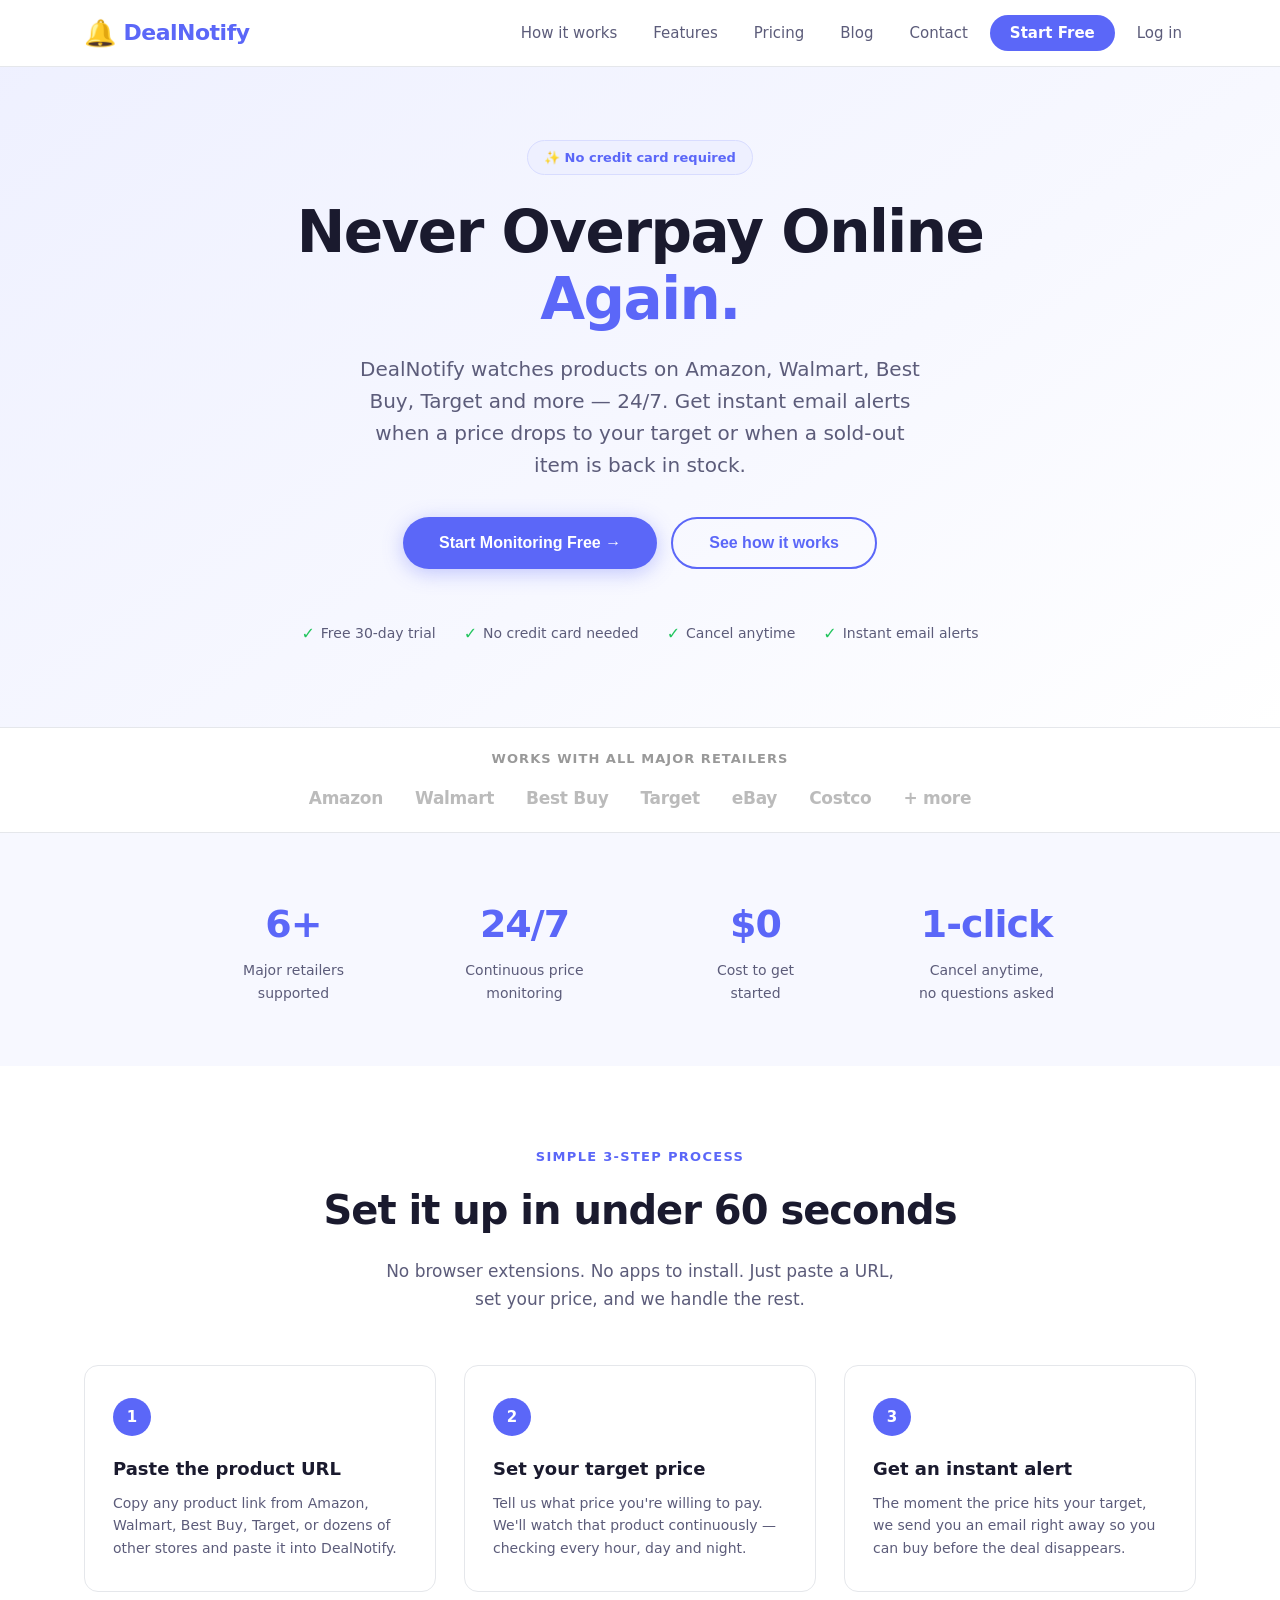
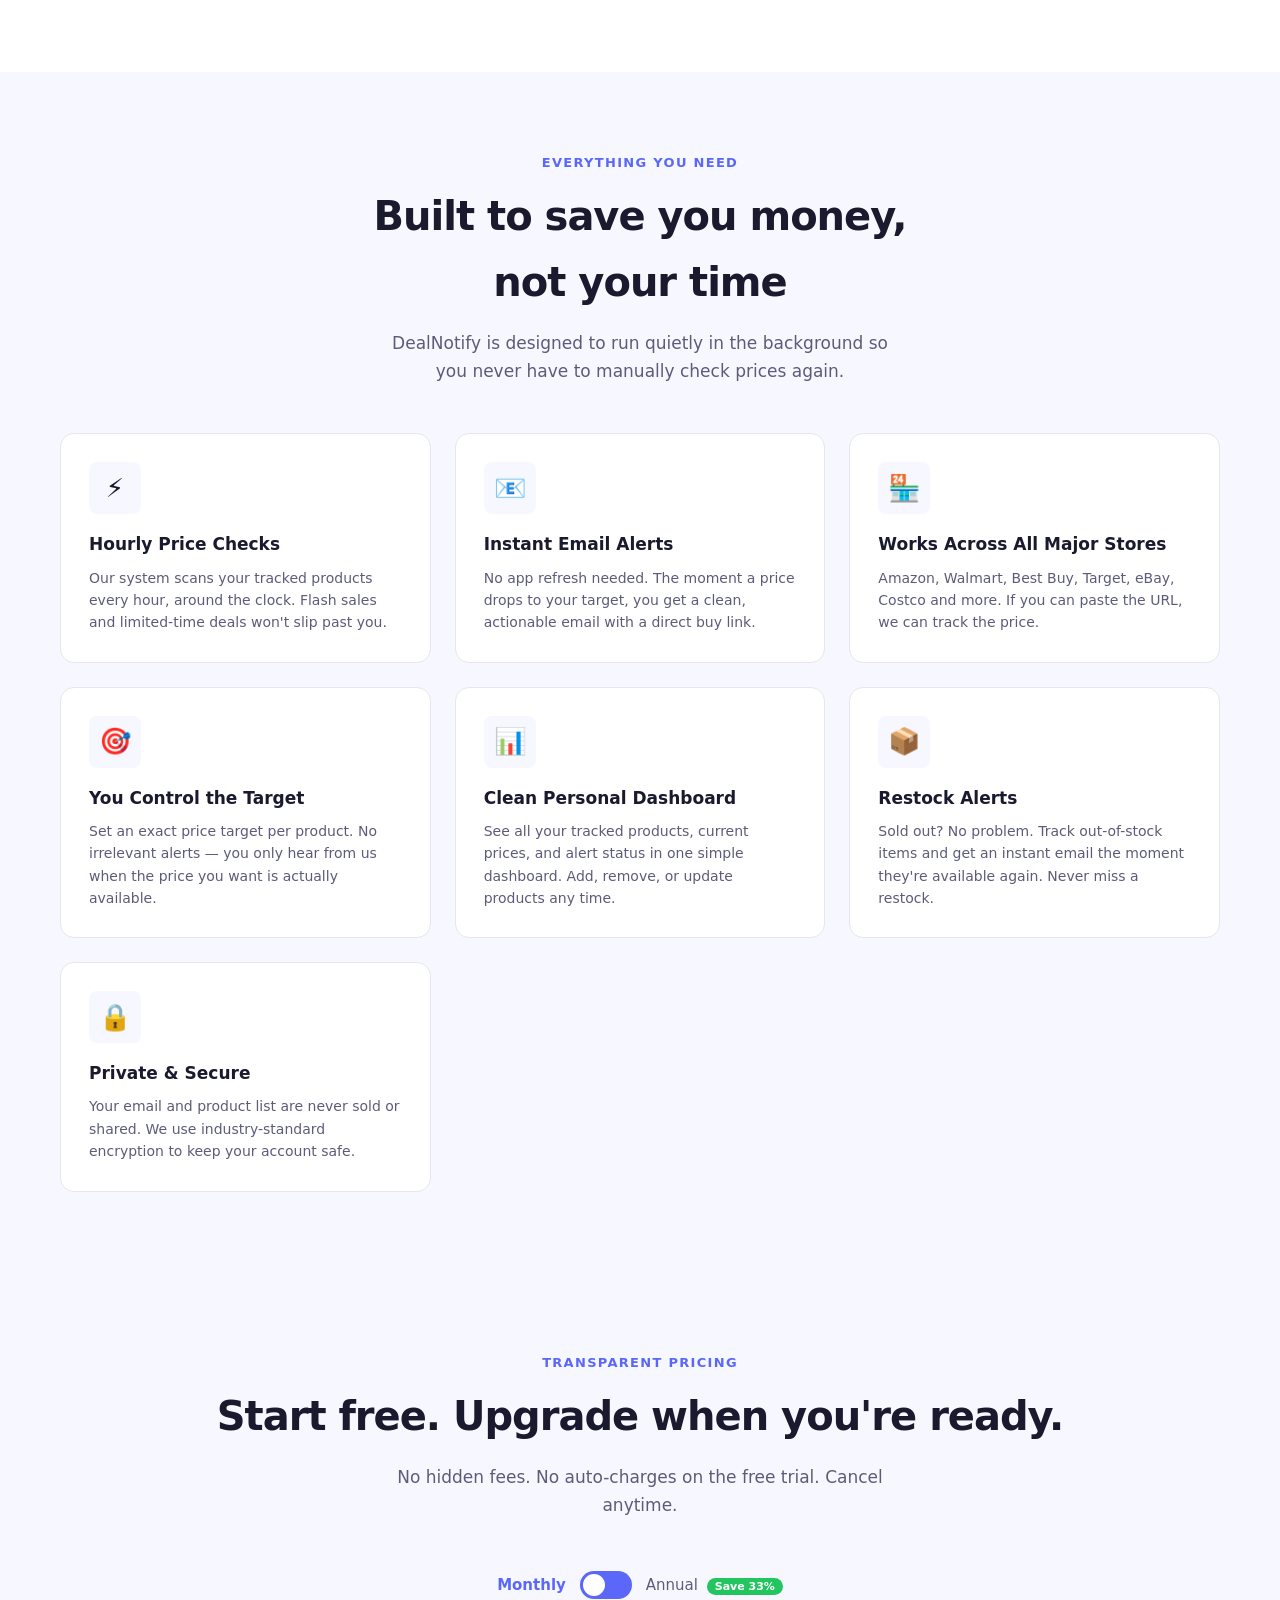
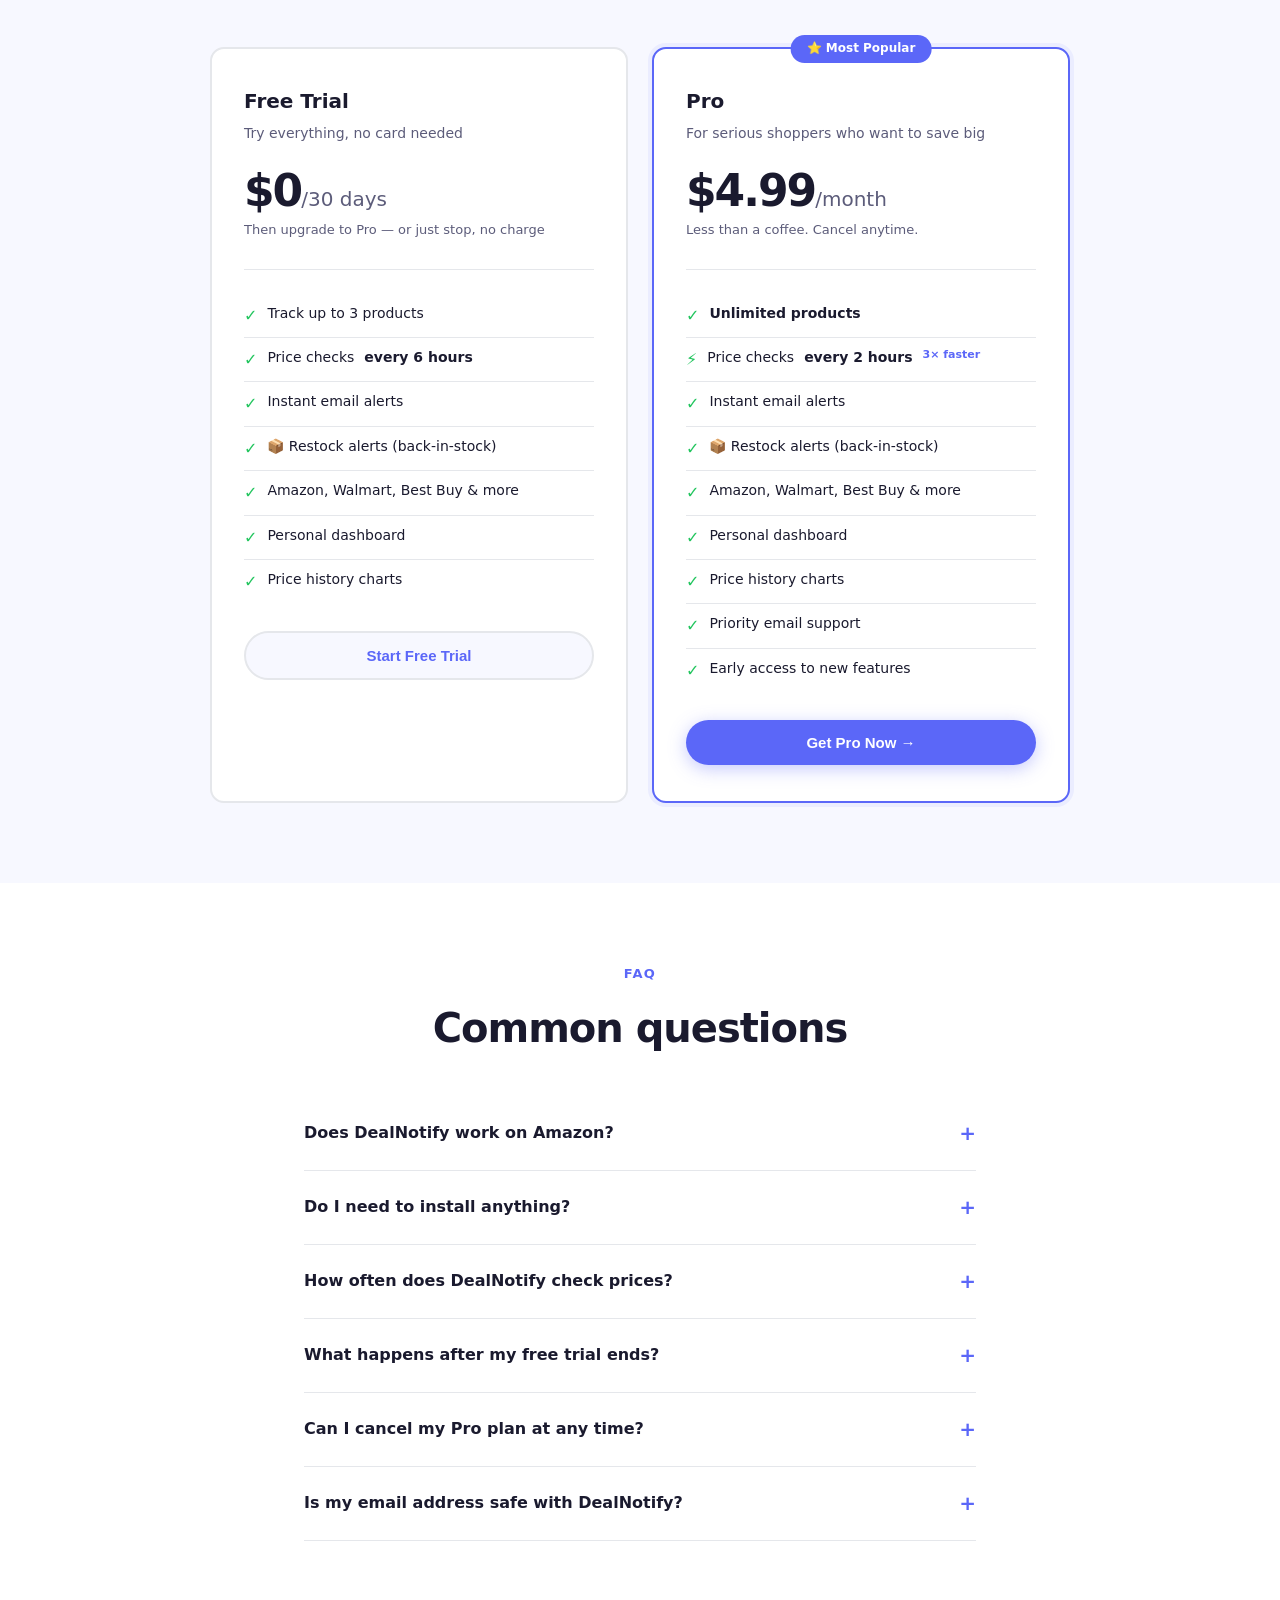
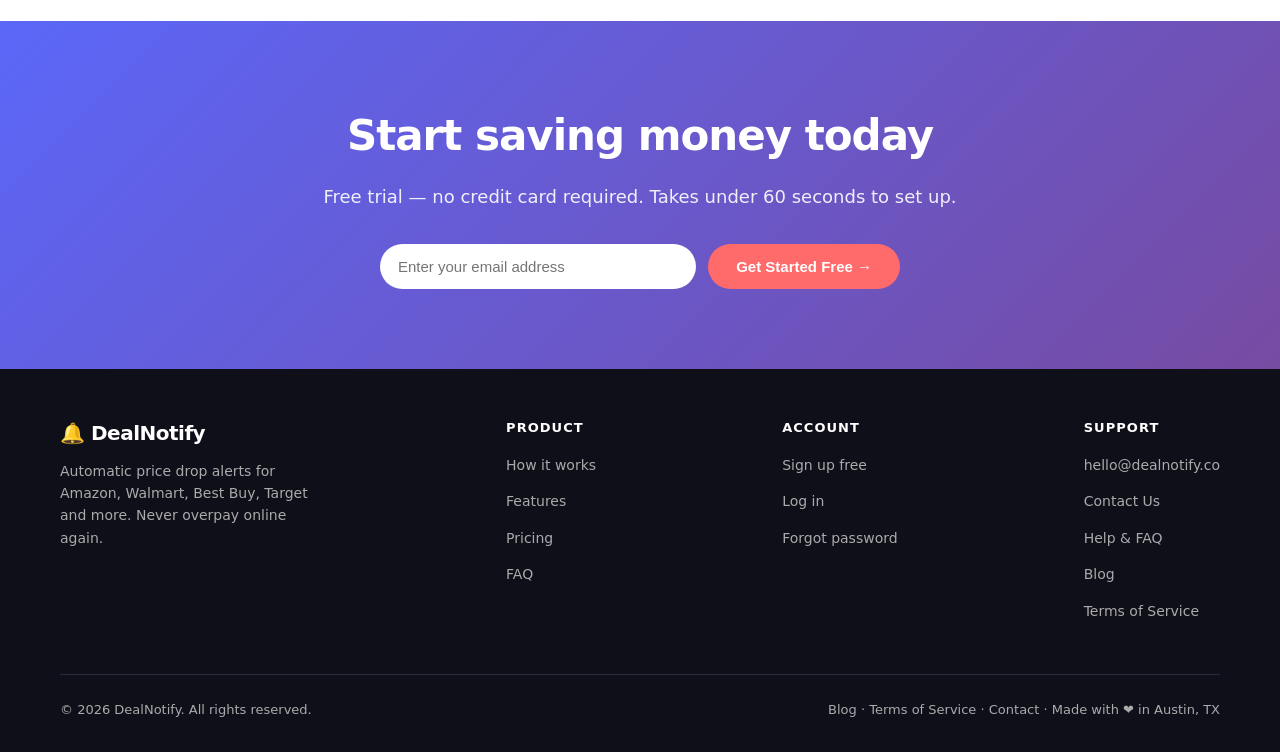
==== commit ee5b555f: "Add Contact link to all page navs and fix contact page logo - Added Contact link to index.html deskt" ====
--- a/index.html
+++ b/index.html
@@ -935,9 +935,57 @@
         }
 
         /* ── Responsive ── */
+        /* ── Hamburger (landing page) ── */
+        .nav-hamburger {
+            display: none;
+            flex-direction: column;
+            gap: 5px;
+            cursor: pointer;
+            padding: 7px;
+            border-radius: 8px;
+            background: var(--bg-light);
+            border: 1px solid #e5e7eb;
+        }
+        .nav-hamburger span {
+            display: block;
+            width: 22px; height: 2px;
+            background: var(--primary);
+            border-radius: 2px;
+            transition: all 0.3s;
+        }
+        .nav-mobile-dropdown {
+            display: none;
+            flex-direction: column;
+            background: white;
+            border-top: 1px solid #e5e7eb;
+            padding: 8px 16px 16px;
+            box-shadow: 0 8px 24px rgba(0,0,0,0.08);
+        }
+        .nav-mobile-dropdown.open { display: flex; }
+        .nav-mobile-link {
+            padding: 13px 12px;
+            font-size: 16px;
+            font-weight: 500;
+            color: var(--text);
+            text-decoration: none;
+            border-radius: 10px;
+            transition: background 0.2s;
+        }
+        .nav-mobile-link:hover { background: var(--bg-light); color: var(--primary); }
+        .nav-mobile-cta {
+            margin-top: 8px;
+            background: var(--primary);
+            color: white !important;
+            text-align: center;
+            padding: 14px !important;
+            border-radius: 50px;
+            font-weight: 700;
+            font-size: 16px;
+        }
+
         @media (max-width: 768px) {
-            nav ul { gap: 4px; }
-            nav ul li a { padding: 7px 10px; font-size: 14px; }
+            nav ul { display: none; } /* hide desktop nav, show hamburger */
+            .nav-hamburger { display: flex; }
             .hero { padding-top: 110px; }
             .price-card.featured { transform: none; }
             .modal { padding: 28px 22px; }
@@ -945,7 +993,12 @@
         }
 
         @media (max-width: 480px) {
-            nav ul .hide-mobile { display: none; }
+            .hero { padding: 100px 16px 60px; }
+            .hero h1 { font-size: 32px; }
+            .hero-actions { flex-direction: column; gap: 12px; }
+            .hero-actions button { width: 100%; }
+            .hero-trust { flex-direction: column; gap: 6px; align-items: center; }
+            .modal { width: 96%; padding: 24px 18px; }
         }
     </style>
 </head>
@@ -957,16 +1010,33 @@
         <div class="logo">
             <span class="logo-icon">🔔</span> DealNotify
         </div>
+        <!-- Desktop nav -->
         <ul id="nav-links">
             <li class="hide-mobile"><a href="#how-it-works">How it works</a></li>
             <li class="hide-mobile"><a href="#features">Features</a></li>
             <li class="hide-mobile"><a href="#pricing">Pricing</a></li>
             <li class="hide-mobile"><a href="/blog">Blog</a></li>
+            <li class="hide-mobile"><a href="/contact.html">Contact</a></li>
             <li id="nav-dashboard-btn" style="display:none;"><a href="#" id="nav-dashboard-link" class="nav-cta">My Dashboard</a></li>
             <li id="nav-start-btn"><a href="#" class="nav-cta" onclick="openModal('signup'); return false;">Start Free</a></li>
             <li id="nav-login-btn"><a href="#" onclick="openModal('login'); return false;" style="color: var(--text-light); font-size:15px; font-weight:500; padding: 8px 14px;">Log in</a></li>
         </ul>
+        <!-- Mobile hamburger -->
+        <button class="nav-hamburger" id="navHamburger" onclick="toggleMobileNav()" aria-label="Menu">
+            <span></span><span></span><span></span>
+        </button>
     </nav>
+    <!-- Mobile nav dropdown -->
+    <div class="nav-mobile-dropdown" id="mobileNavDropdown">
+        <a href="#how-it-works" class="nav-mobile-link" onclick="toggleMobileNav()">How it works</a>
+        <a href="#features" class="nav-mobile-link" onclick="toggleMobileNav()">Features</a>
+        <a href="#pricing" class="nav-mobile-link" onclick="toggleMobileNav()">Pricing</a>
+        <a href="/blog" class="nav-mobile-link" onclick="toggleMobileNav()">Blog</a>
+        <a href="/contact.html" class="nav-mobile-link" onclick="toggleMobileNav()">Contact</a>
+        <a href="#" id="mobile-nav-login-btn" class="nav-mobile-link" onclick="openModal('login'); toggleMobileNav(); return false;">Log in</a>
+        <a href="#" id="mobile-nav-start-btn" class="nav-mobile-link nav-mobile-cta" onclick="openModal('signup'); toggleMobileNav(); return false;">Start Free →</a>
+        <a href="#" id="mobile-nav-dashboard-btn" style="display:none;" class="nav-mobile-link nav-mobile-cta" onclick="toggleMobileNav();">My Dashboard →</a>
+    </div>
 </header>
 
 
@@ -1419,6 +1489,18 @@
 ───────────────────────────────────── */
 const PANELS = ['signup','login','forgot','reset'];
 
+function toggleMobileNav() {
+    document.getElementById('mobileNavDropdown').classList.toggle('open');
+}
+// Close mobile nav when clicking outside
+document.addEventListener('click', function(e) {
+    const dropdown = document.getElementById('mobileNavDropdown');
+    const btn = document.getElementById('navHamburger');
+    if (dropdown && btn && !dropdown.contains(e.target) && !btn.contains(e.target)) {
+        dropdown.classList.remove('open');
+    }
+});
+
 function openModal(panel) {
     clearAlerts();
     PANELS.forEach(p => {
@@ -1789,6 +1871,14 @@
                     }
                     if (startBtn) startBtn.style.display = 'none';
                     if (loginBtn) loginBtn.style.display = 'none';
+
+                    // Also update mobile nav
+                    const mDashBtn = document.getElementById('mobile-nav-dashboard-btn');
+                    const mStartBtn = document.getElementById('mobile-nav-start-btn');
+                    const mLoginBtn = document.getElementById('mobile-nav-login-btn');
+                    if (mDashBtn) { mDashBtn.href = `/dashboard?token=${savedToken}`; mDashBtn.style.display = ''; }
+                    if (mStartBtn) mStartBtn.style.display = 'none';
+                    if (mLoginBtn) mLoginBtn.style.display = 'none';
                 }
             })
             .catch(() => {}); // silently ignore if token is expired/invalid
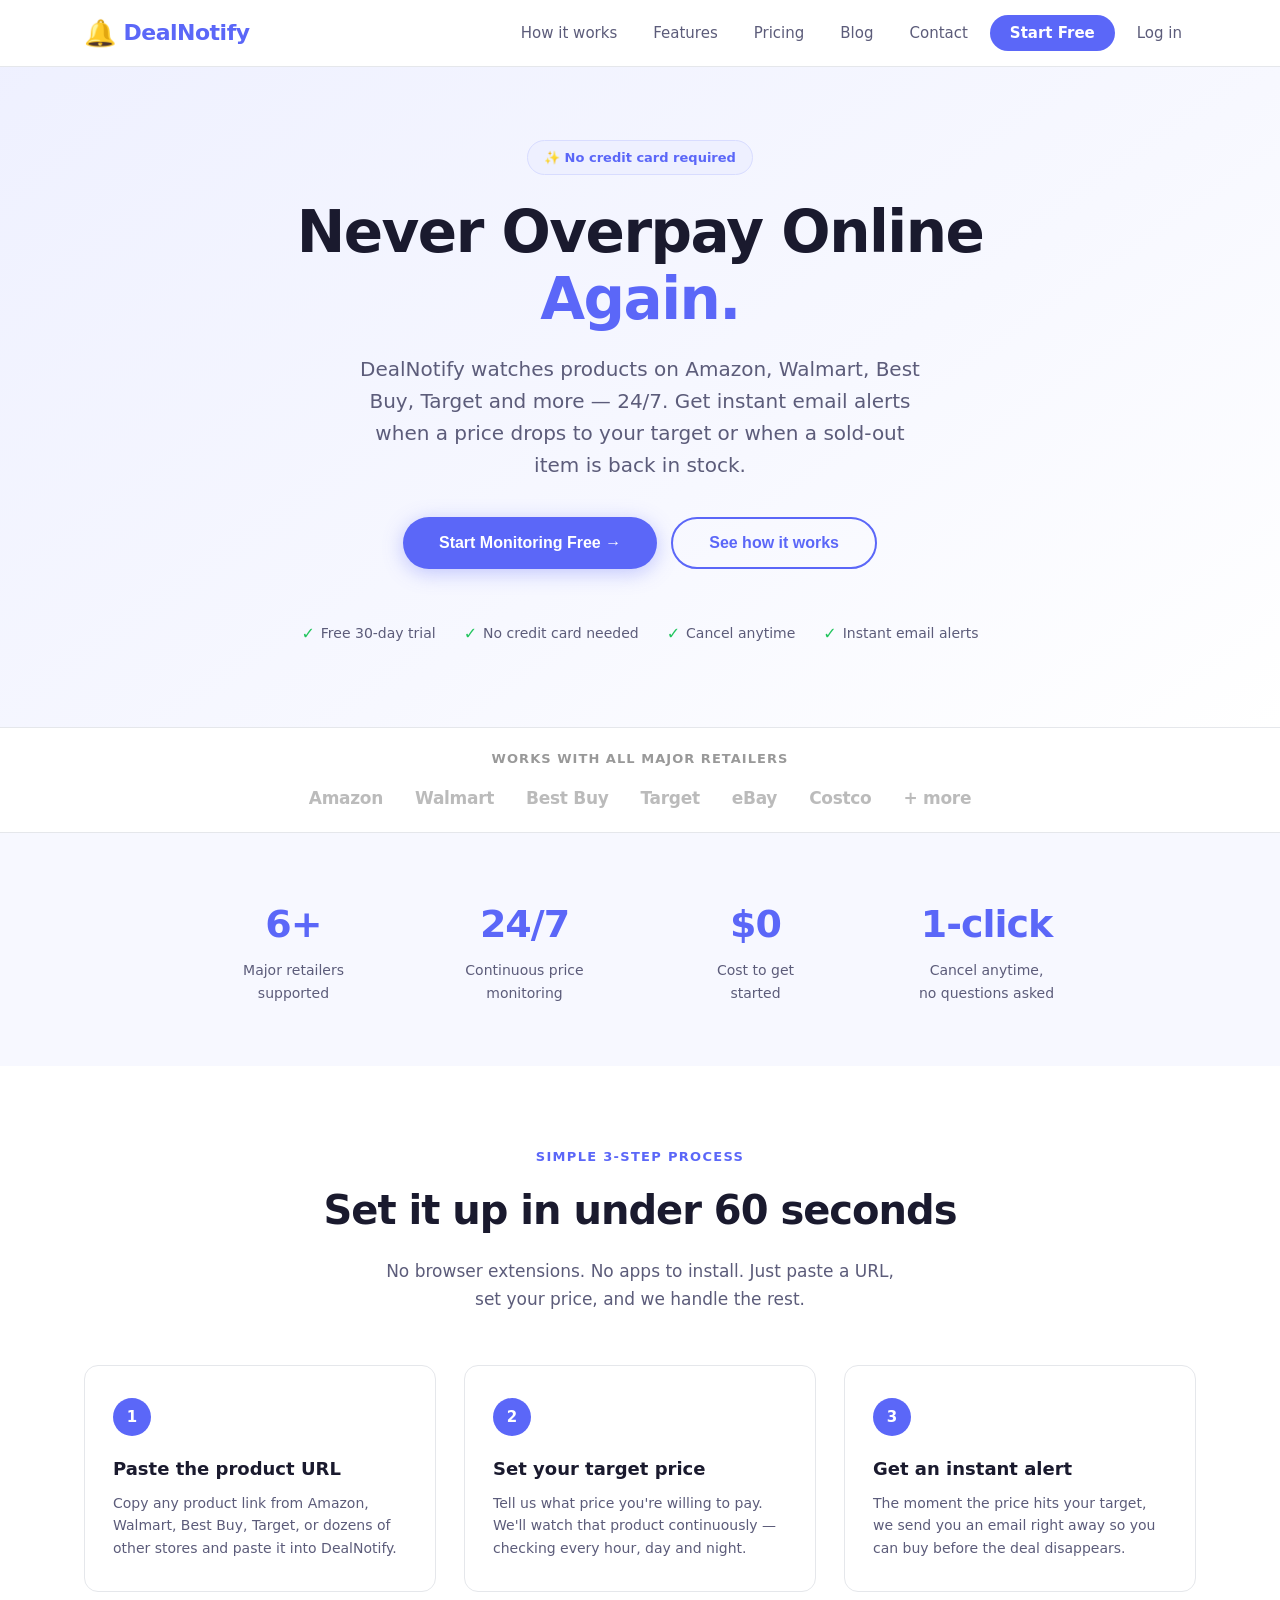
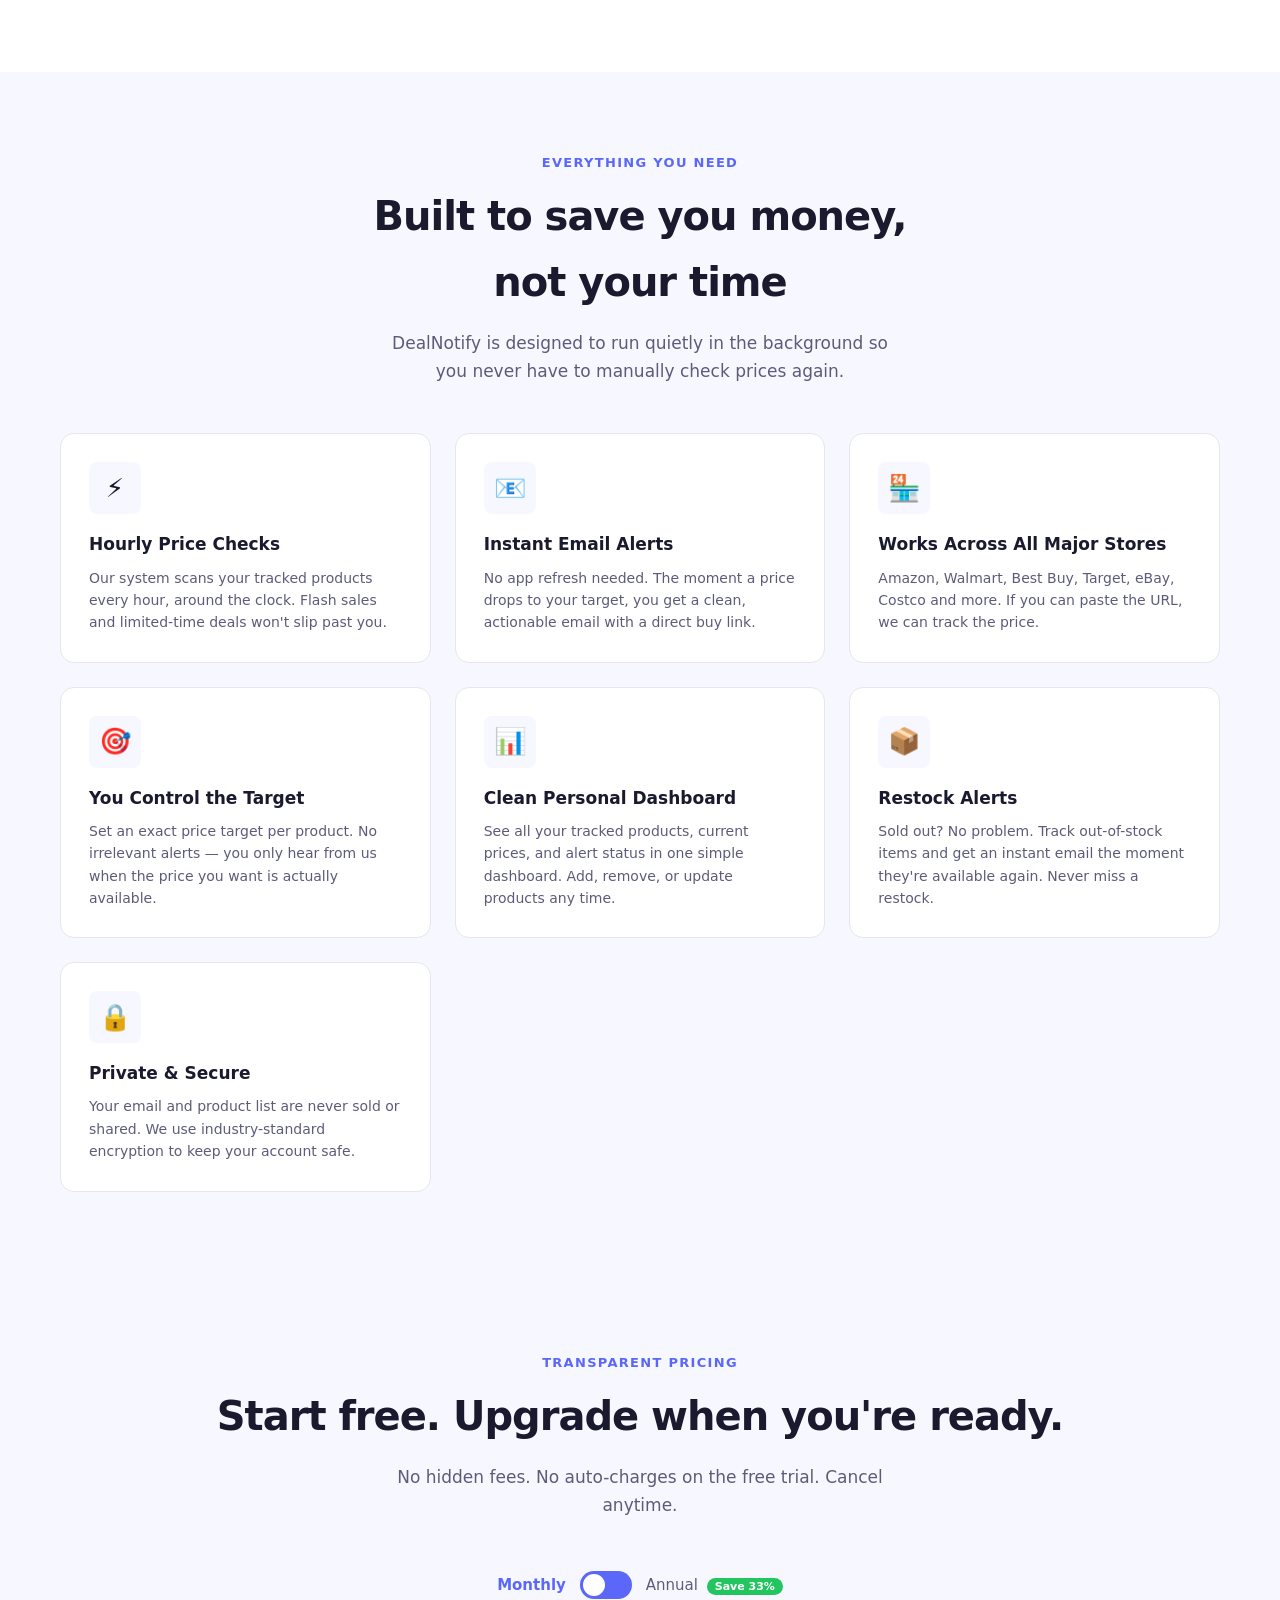
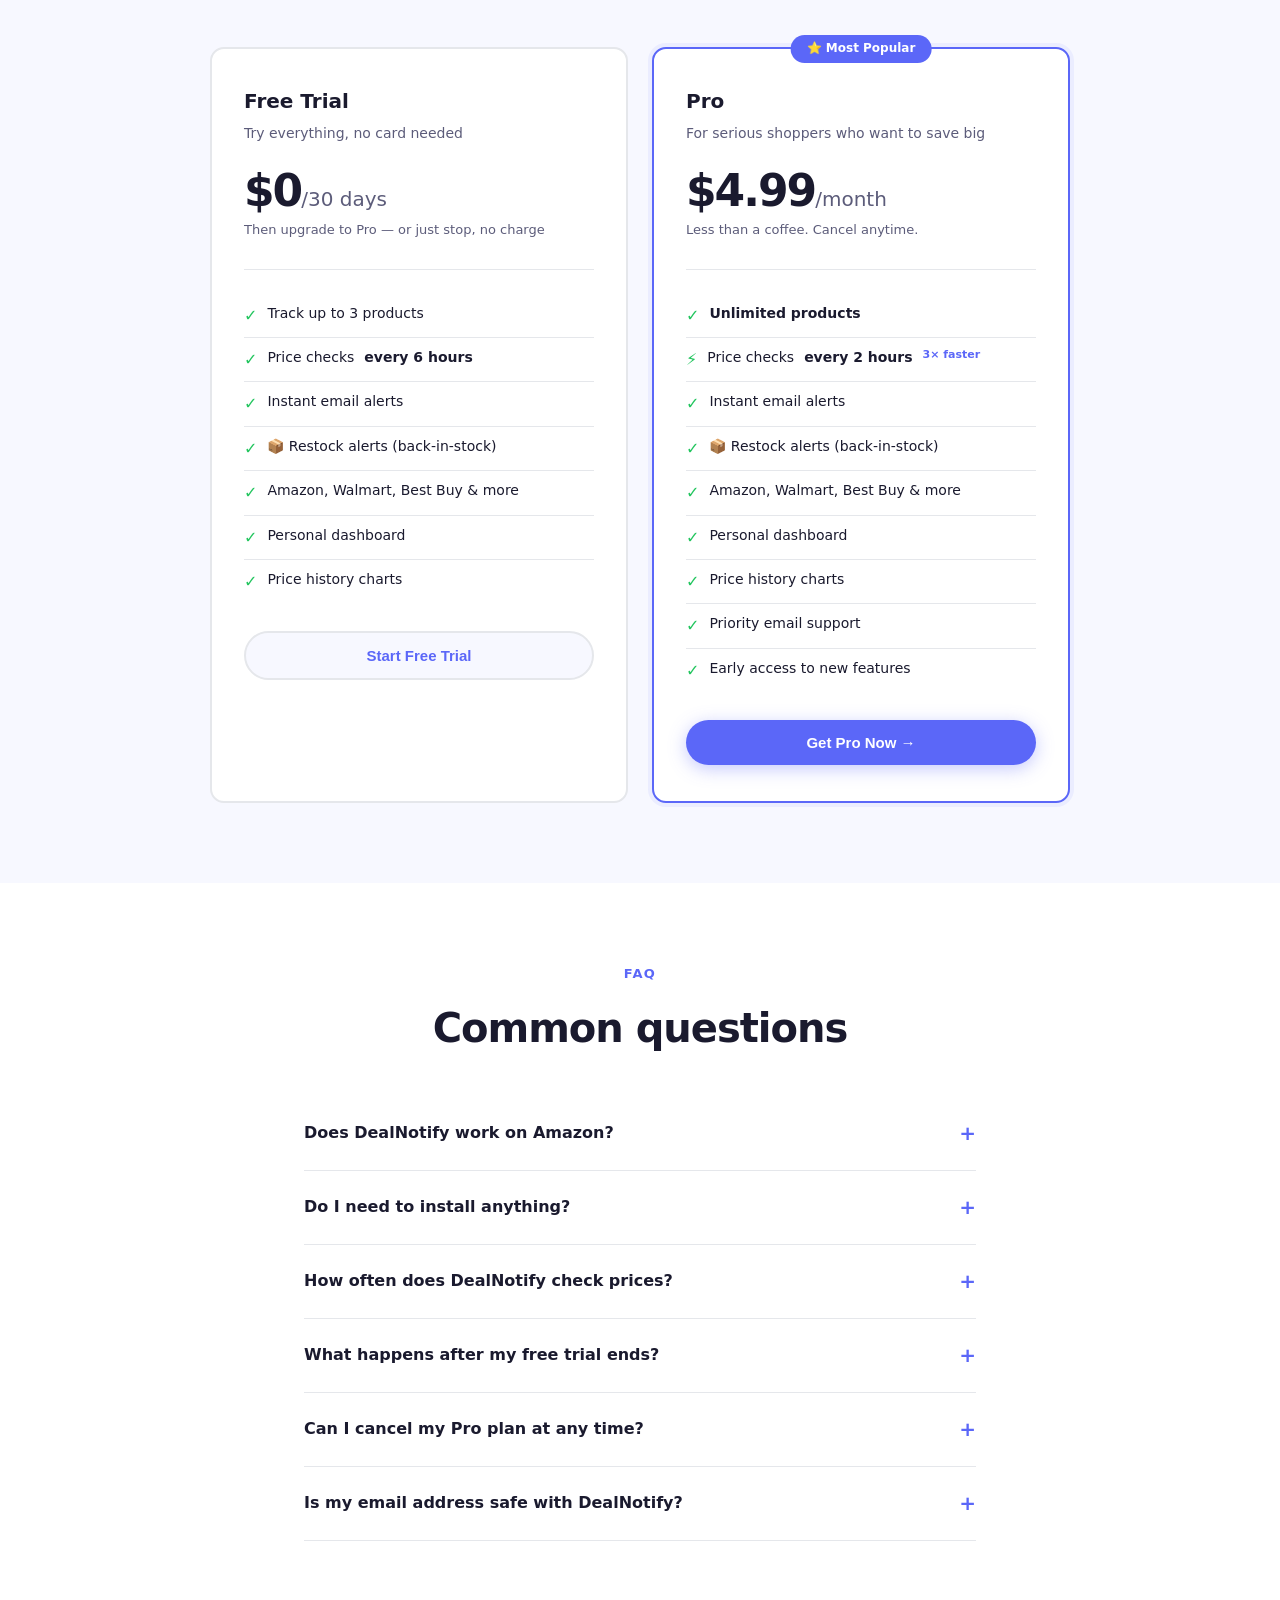
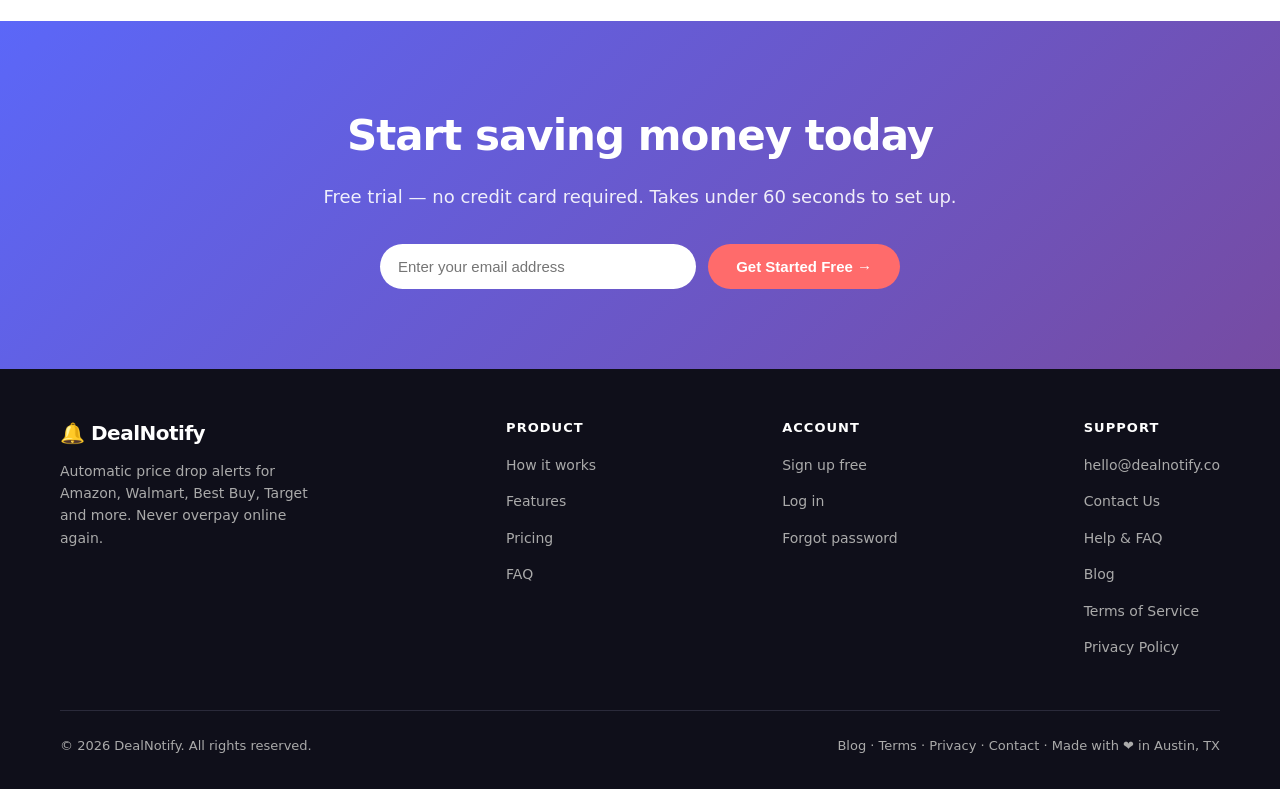
==== commit c124139e: "Add Privacy Policy page and link it across all pages - Created privacy.html with 13 sections coverin" ====
--- a/index.html
+++ b/index.html
@@ -1319,12 +1319,13 @@
                     <li><a href="#faq">Help &amp; FAQ</a></li>
                     <li><a href="/blog">Blog</a></li>
                     <li><a href="/terms.html">Terms of Service</a></li>
+                    <li><a href="/privacy.html">Privacy Policy</a></li>
                 </ul>
             </div>
         </div>
         <div class="footer-bottom">
             <span>© 2026 DealNotify. All rights reserved.</span>
-            <span><a href="/blog" style="color:#aaa;">Blog</a> · <a href="/terms.html" style="color:#aaa;">Terms of Service</a> · <a href="/contact.html" style="color:#aaa;">Contact</a> · Made with ❤️ in Austin, TX</span>
+            <span><a href="/blog" style="color:#aaa;">Blog</a> · <a href="/terms.html" style="color:#aaa;">Terms</a> · <a href="/privacy.html" style="color:#aaa;">Privacy</a> · <a href="/contact.html" style="color:#aaa;">Contact</a> · Made with ❤️ in Austin, TX</span>
         </div>
     </div>
 </footer>
@@ -1388,7 +1389,7 @@
                 </label>
                 <button type="submit" class="btn-submit" id="sg-btn">Create Free Account</button>
                 <p style="text-align:center; font-size:12px; color:#aaa; margin-top:12px; line-height:1.5;">
-                    By signing up you agree to our <a href="/terms.html" target="_blank" style="color:var(--primary);">Terms of Service</a>.
+                    By signing up you agree to our <a href="/terms.html" target="_blank" style="color:var(--primary);">Terms of Service</a> and <a href="/privacy.html" target="_blank" style="color:var(--primary);">Privacy Policy</a>.
                 </p>
             </form>
             <p class="modal-switch">Already have an account? <a onclick="switchPanel('login')">Log in</a></p>
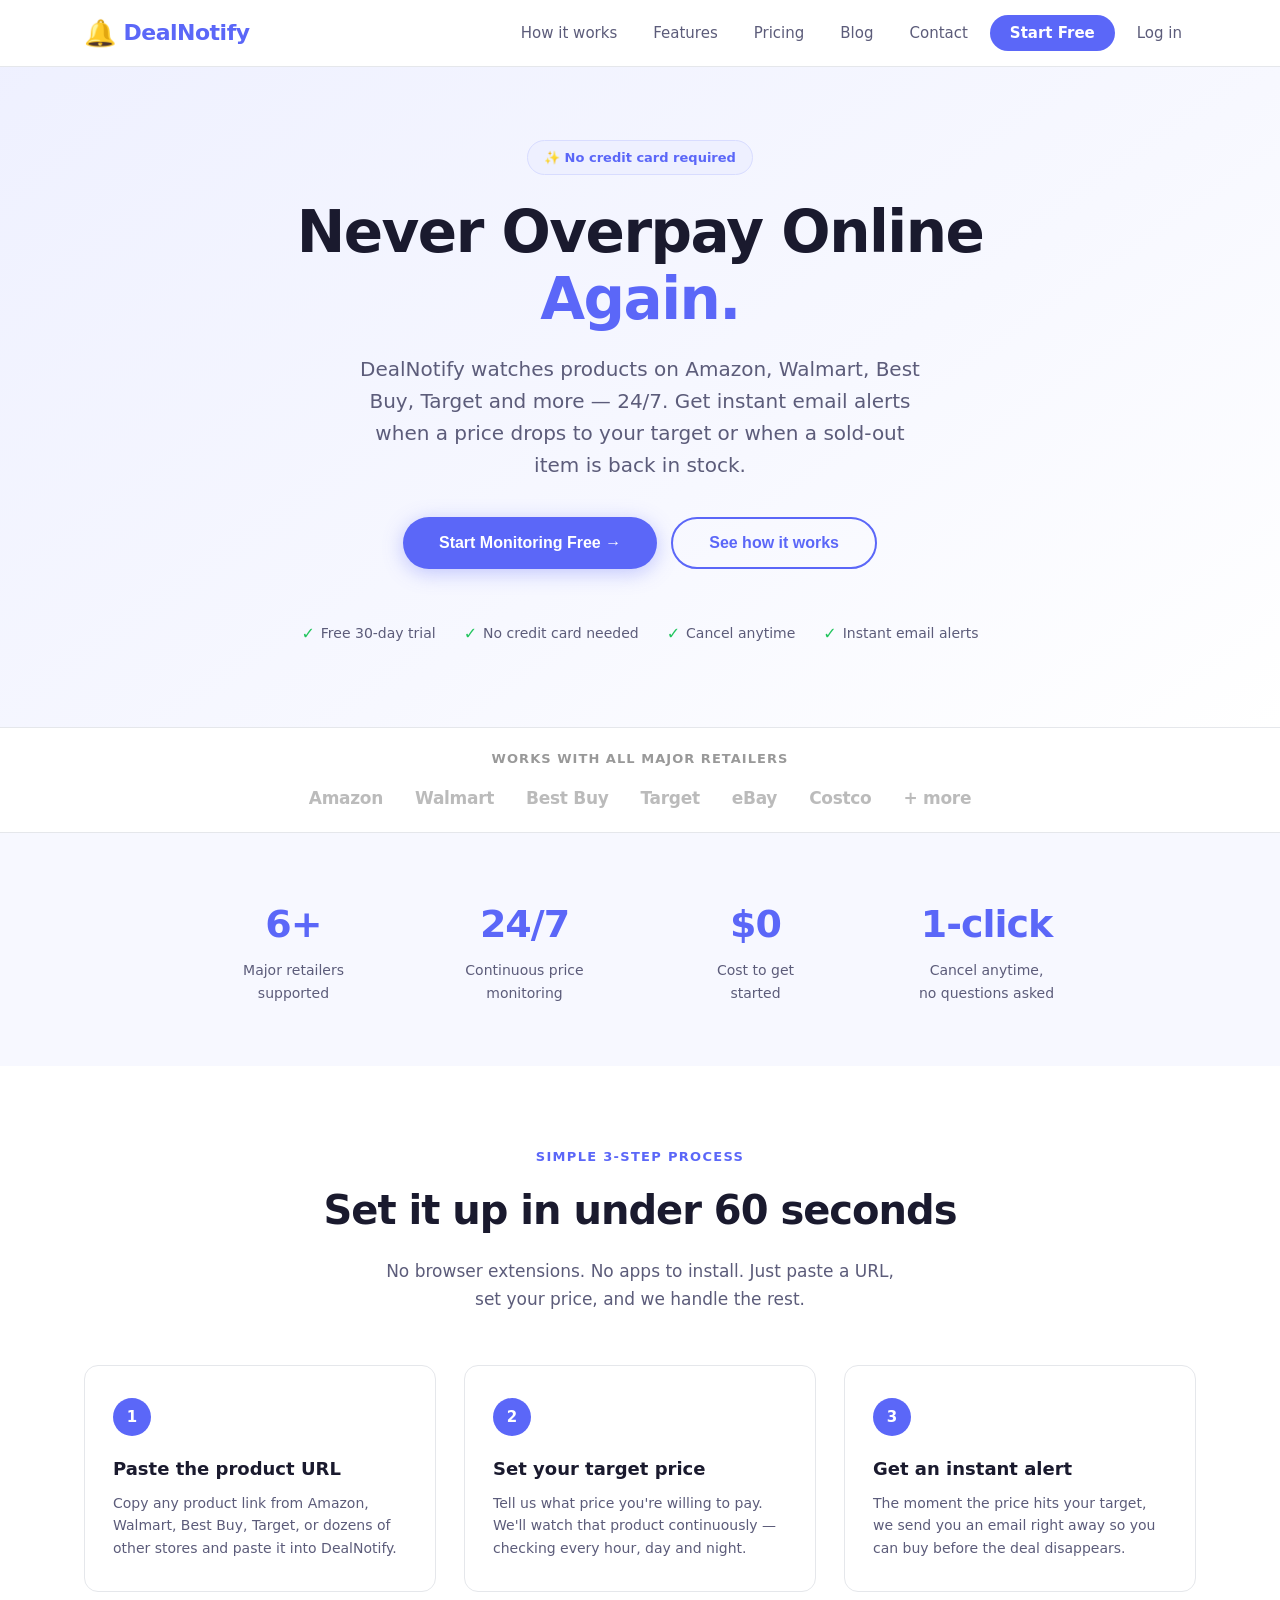
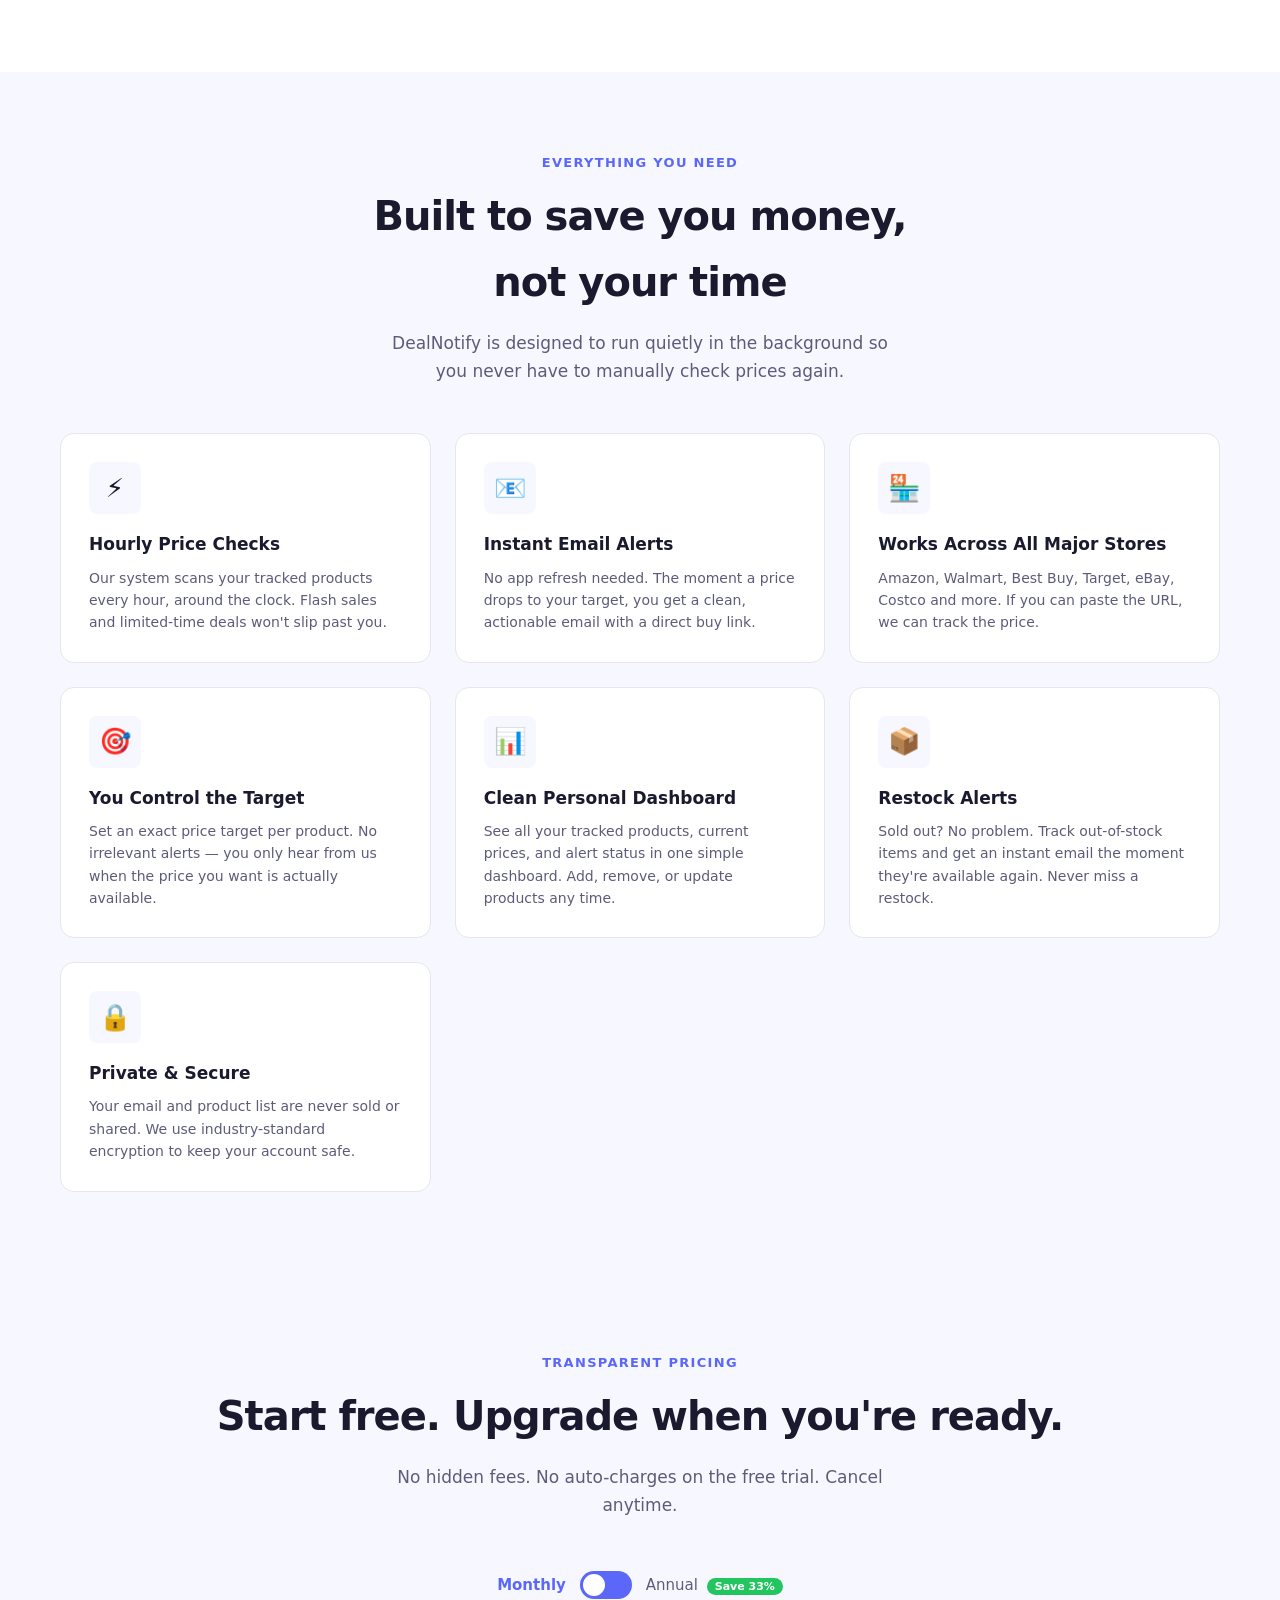
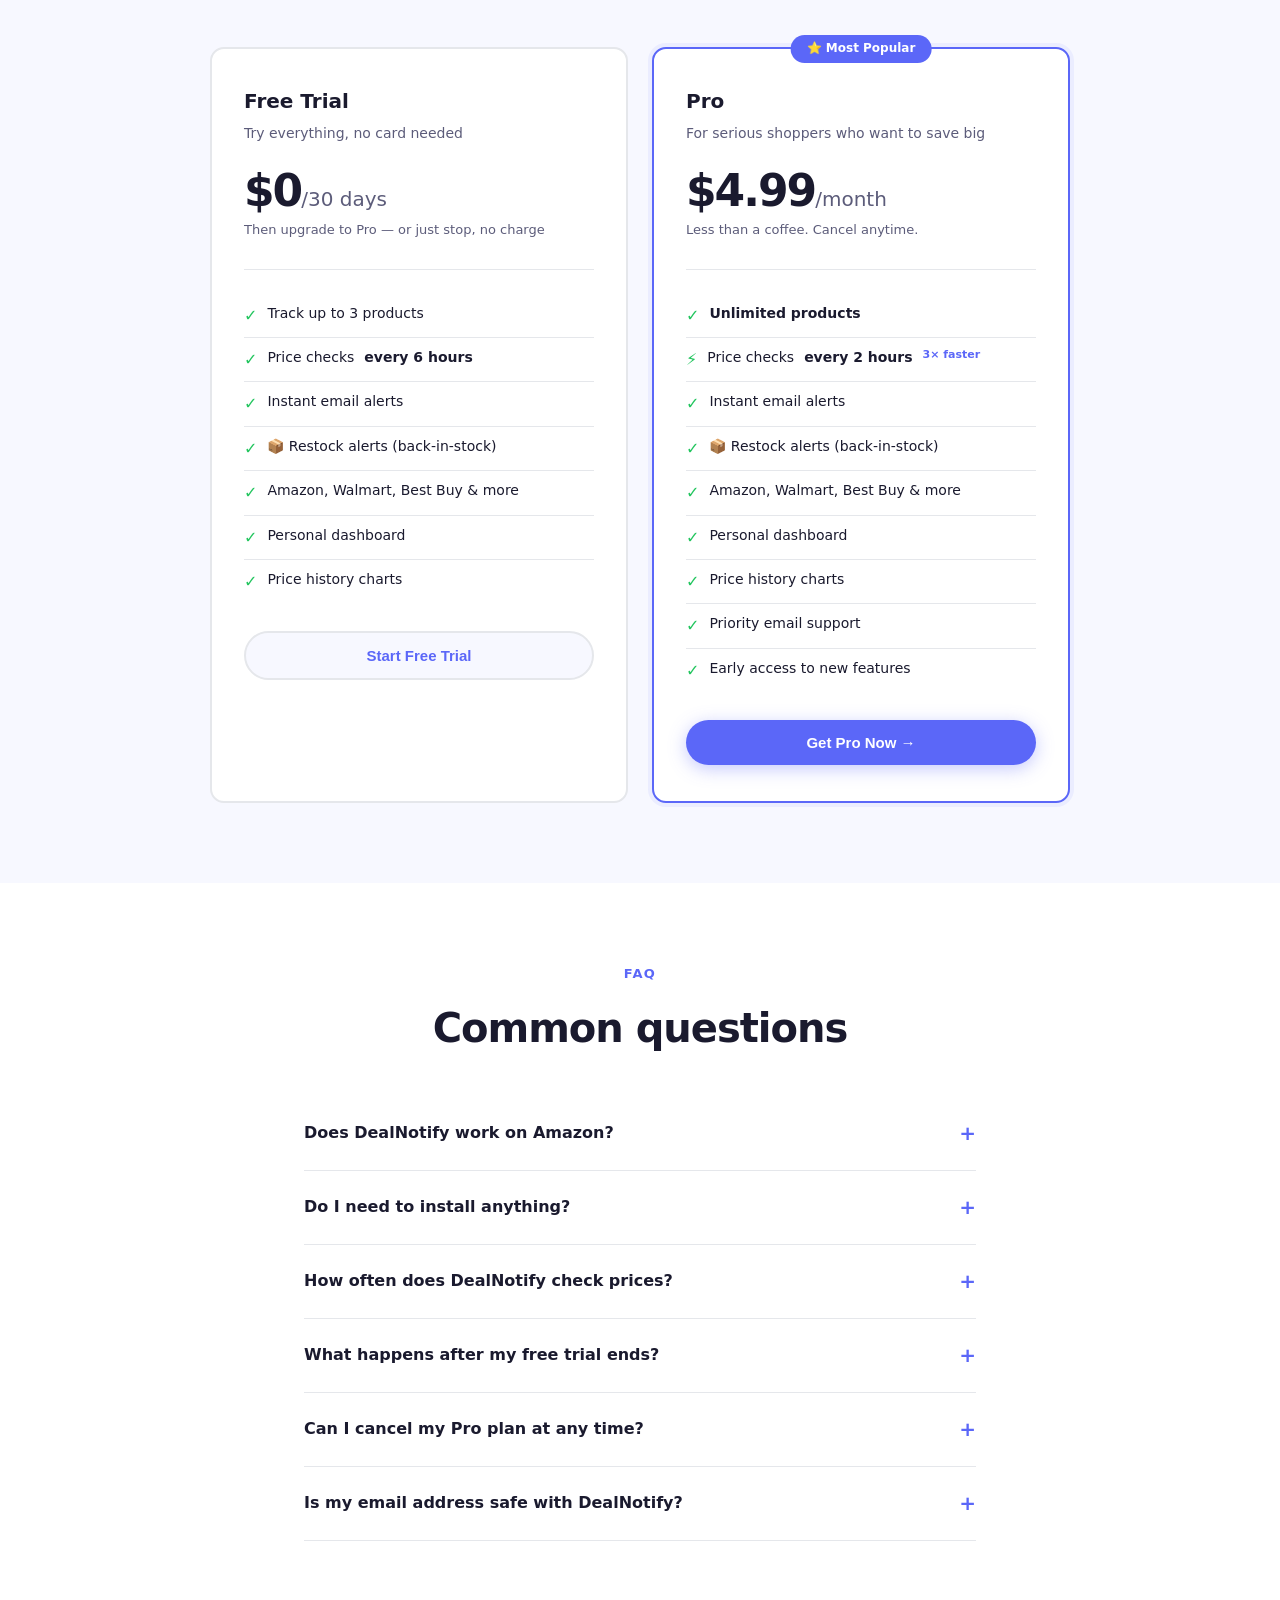
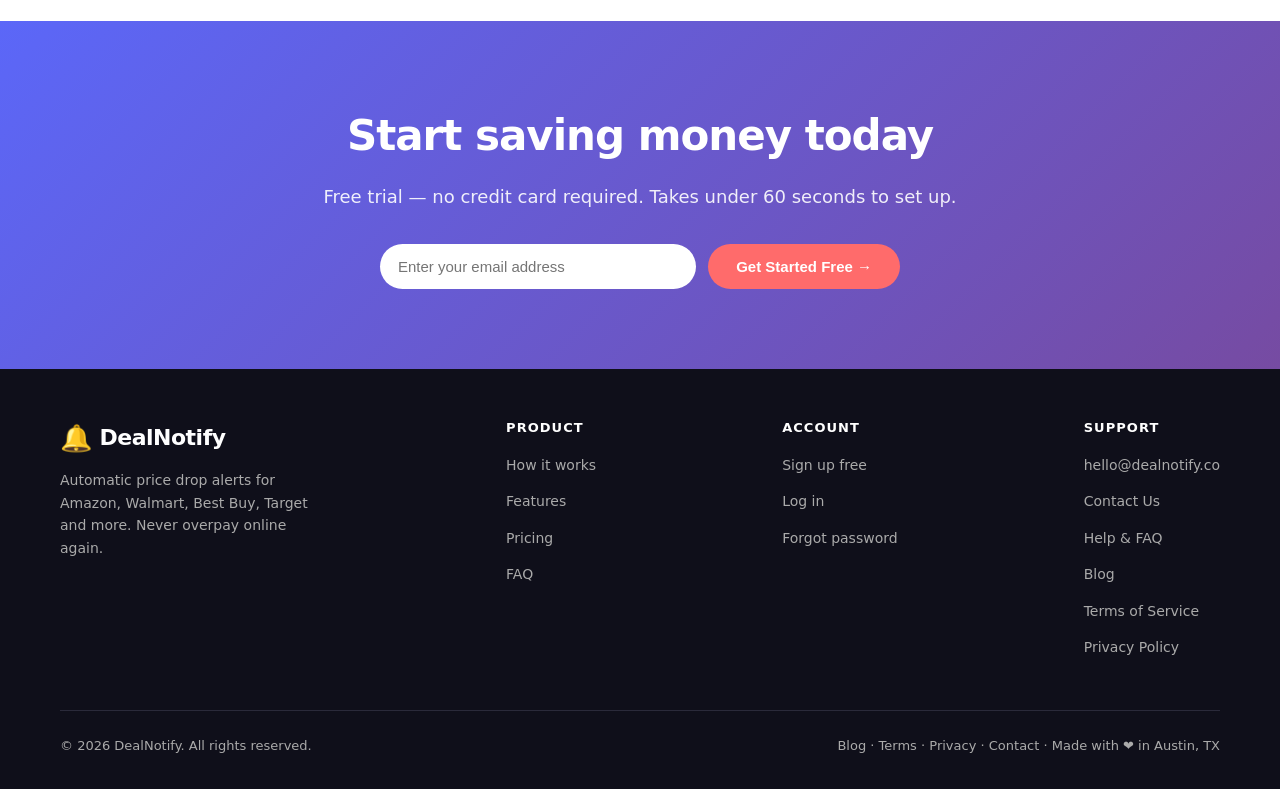
==== commit e9aa2234: "Fix footer logo to match navbar logo style - Add logo-icon span wrapper so the bell emoji renders at" ====
--- a/index.html
+++ b/index.html
@@ -885,7 +885,7 @@
             margin-bottom: 40px;
         }
 
-        .footer-brand .logo { color: var(--white); font-size: 20px; }
+        .footer-brand .logo { color: var(--white); }
         .footer-brand p { font-size: 14px; margin-top: 10px; max-width: 260px; line-height: 1.6; }
 
         .footer-links h4 { font-size: 13px; font-weight: 700; color: var(--white); text-transform: uppercase; letter-spacing: 0.08em; margin-bottom: 14px; }
@@ -1291,7 +1291,7 @@
     <div class="footer-inner">
         <div class="footer-top">
             <div class="footer-brand">
-                <div class="logo">🔔 DealNotify</div>
+                <div class="logo"><span class="logo-icon">🔔</span> DealNotify</div>
                 <p>Automatic price drop alerts for Amazon, Walmart, Best Buy, Target and more. Never overpay online again.</p>
             </div>
             <div class="footer-links">
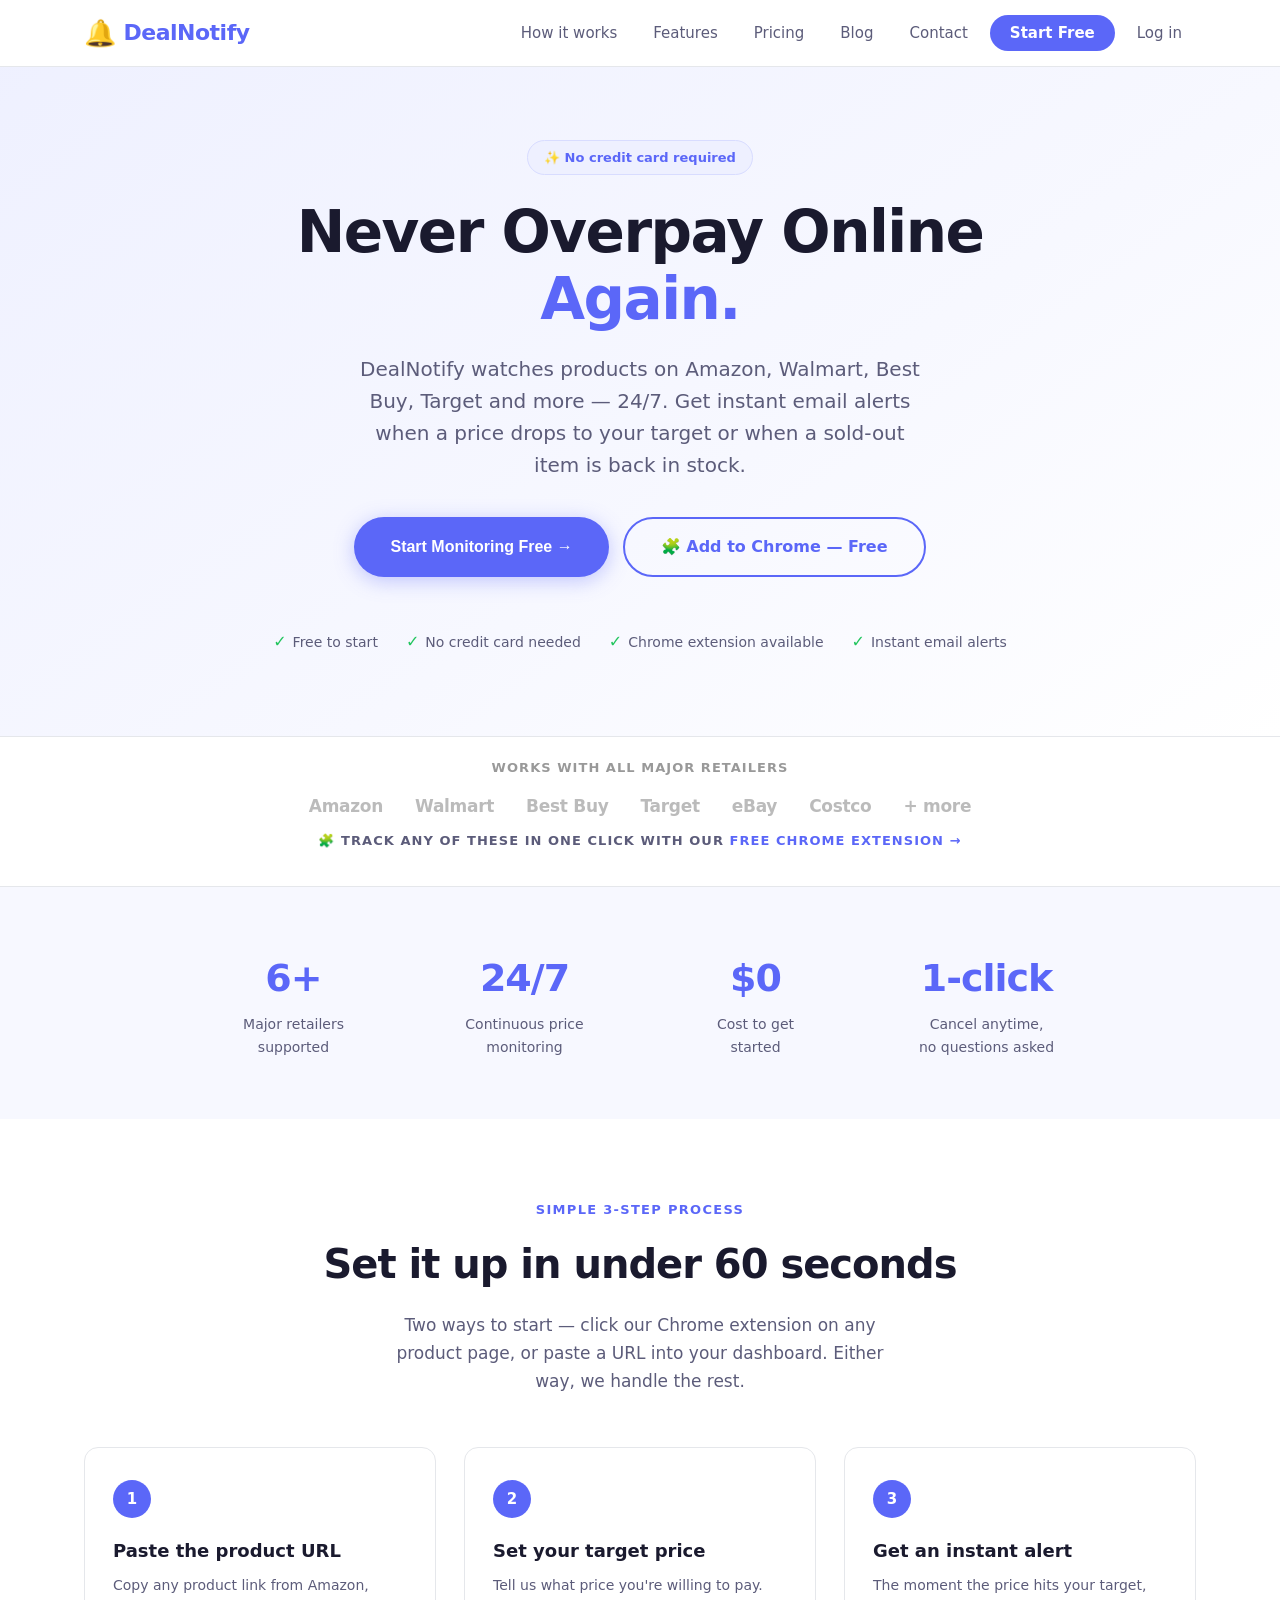
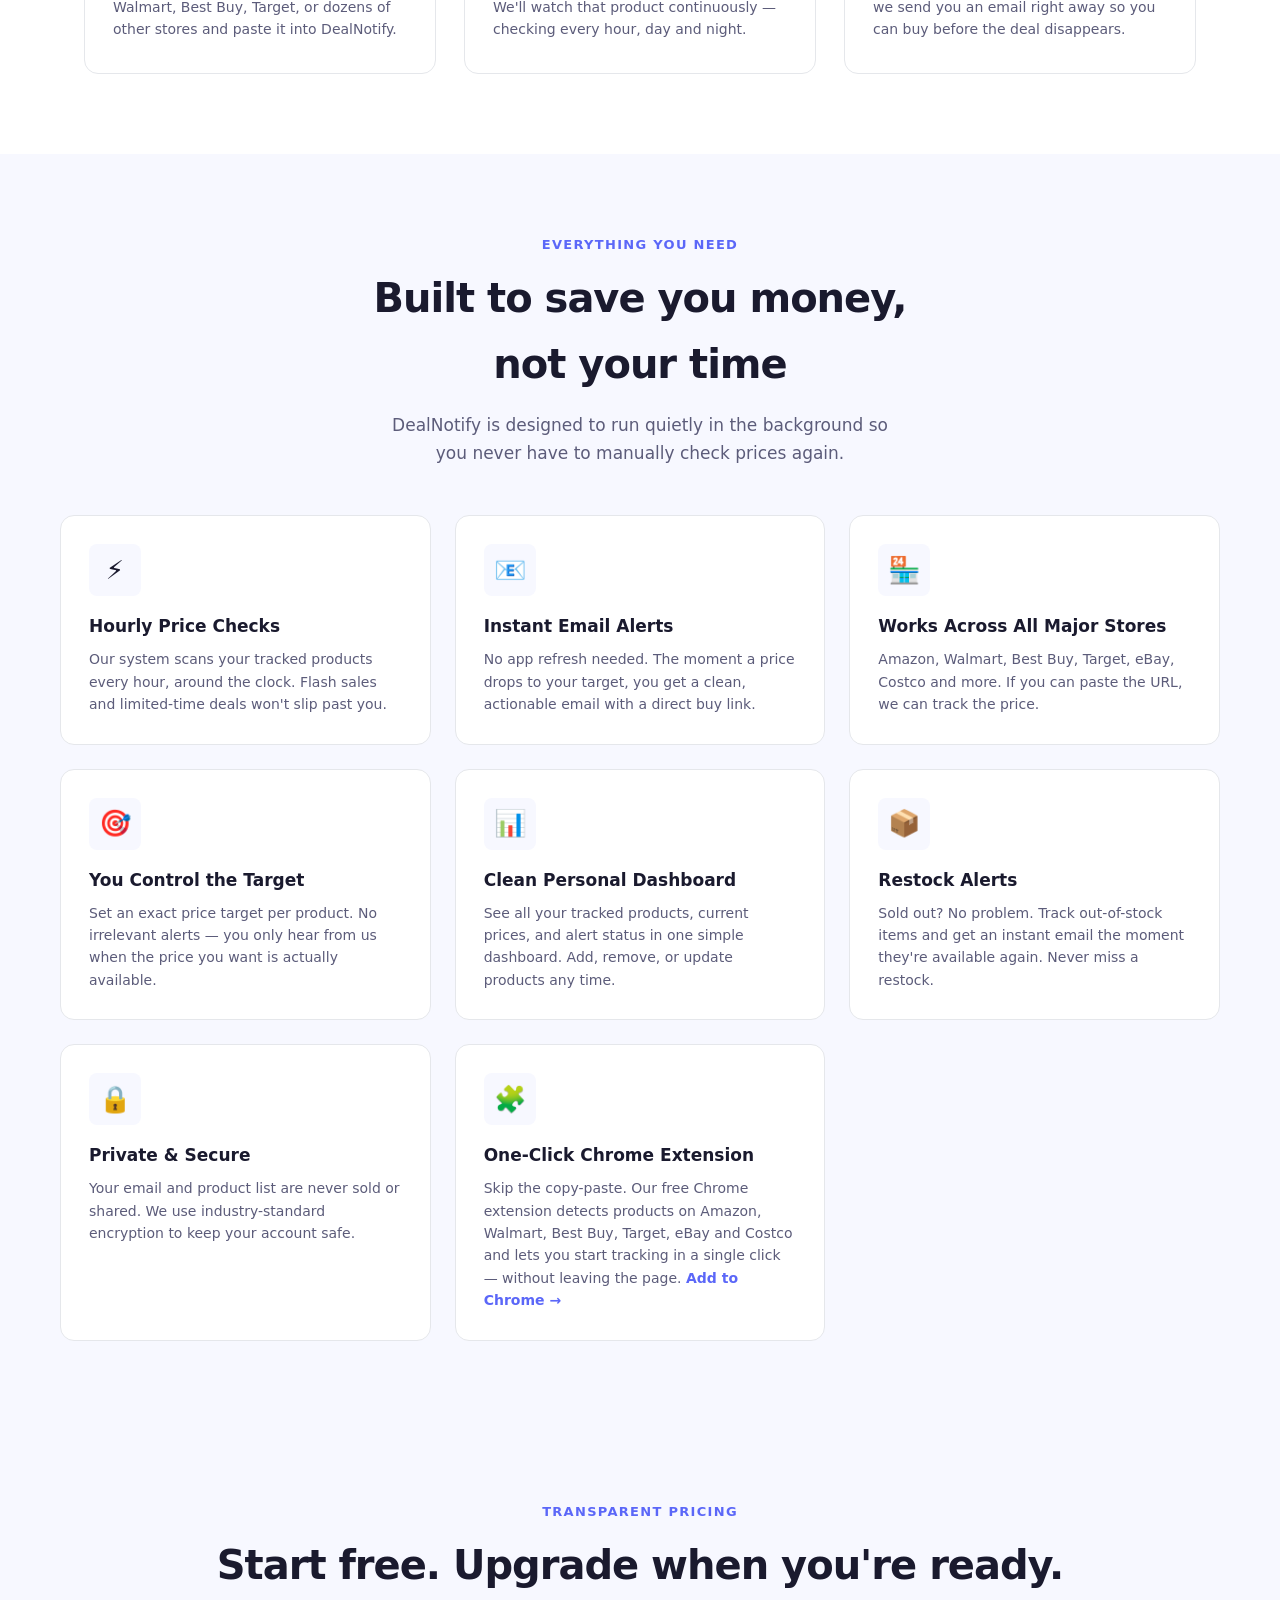
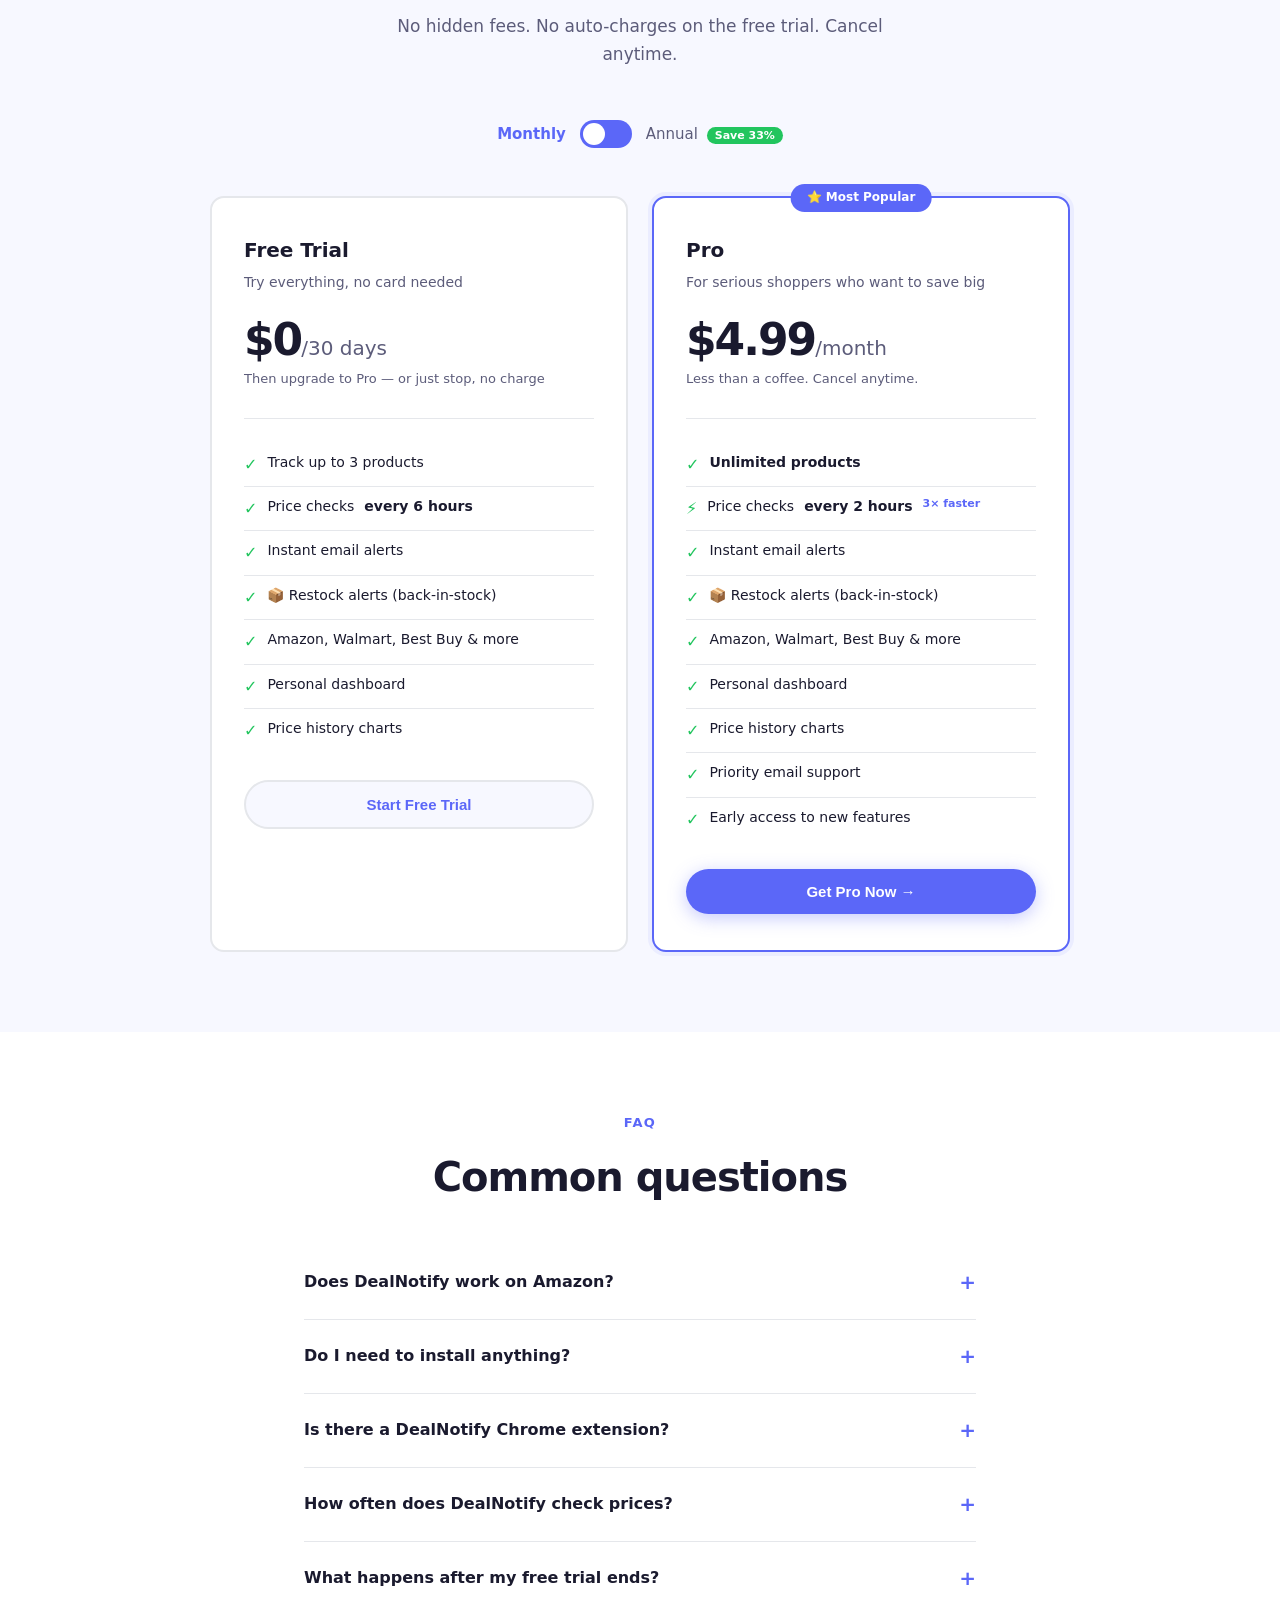
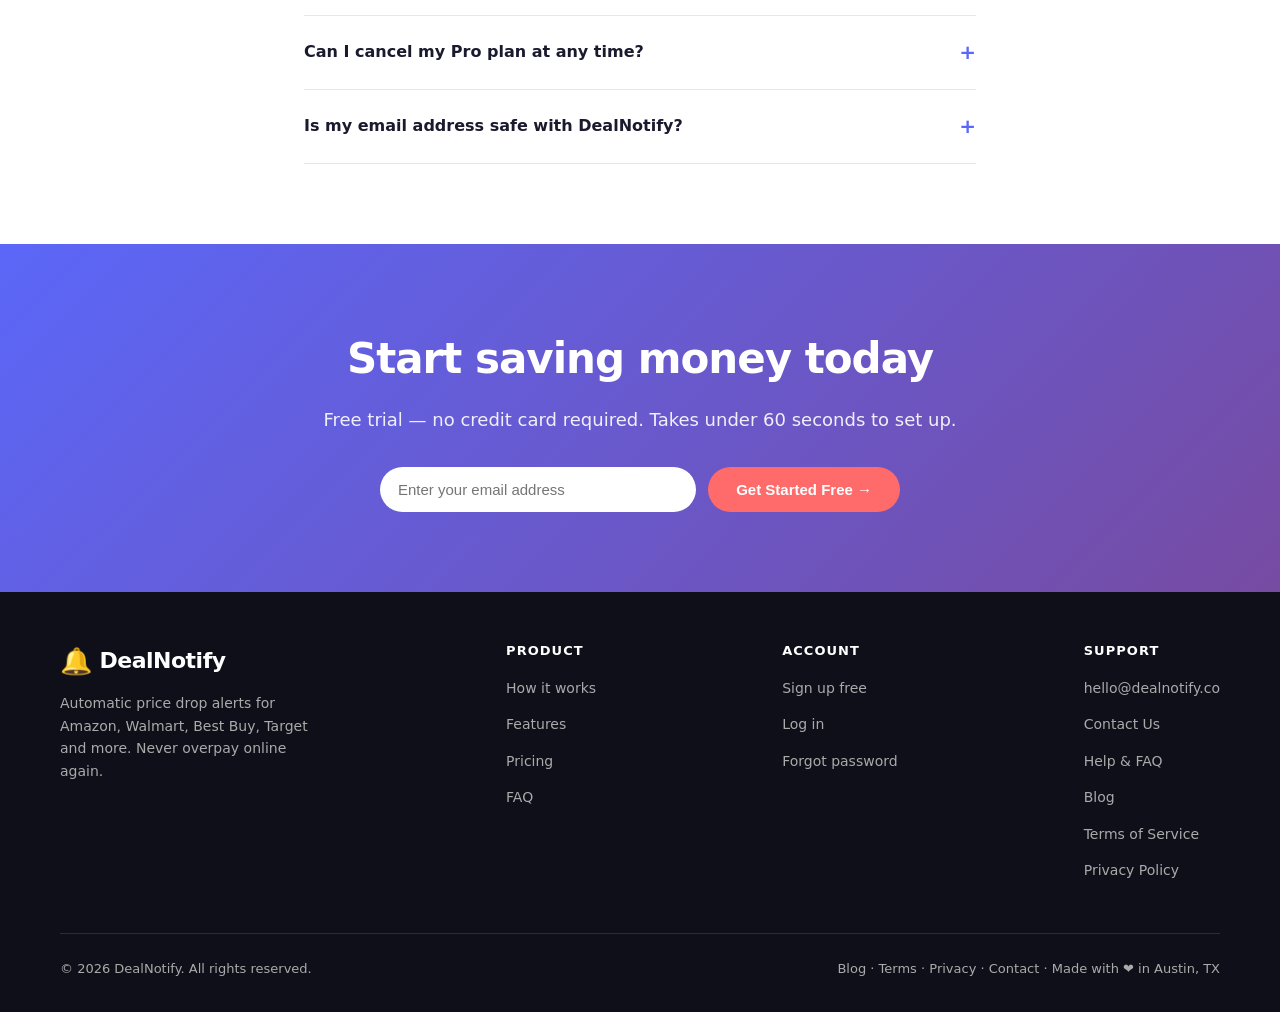
==== commit 2e641698: "Surface Chrome extension across the landing page The Chrome extension went live this week but the la" ====
--- a/index.html
+++ b/index.html
@@ -1049,12 +1049,12 @@
     </p>
     <div class="hero-actions">
         <button class="btn-primary" onclick="openModal('signup')">Start Monitoring Free →</button>
-        <button class="btn-secondary" onclick="document.getElementById('how-it-works').scrollIntoView({behavior:'smooth'})">See how it works</button>
+        <a class="btn-secondary" href="https://chromewebstore.google.com/detail/dealnotify-price-drop-res/kchogeockmgjejohfkkpnpenkaaoklmj" target="_blank" rel="noopener" style="text-decoration:none;">🧩 Add to Chrome — Free</a>
     </div>
     <div class="hero-trust">
-        <span class="trust-item"><span class="check">✓</span> Free 30-day trial</span>
+        <span class="trust-item"><span class="check">✓</span> Free to start</span>
         <span class="trust-item"><span class="check">✓</span> No credit card needed</span>
-        <span class="trust-item"><span class="check">✓</span> Cancel anytime</span>
+        <span class="trust-item"><span class="check">✓</span> Chrome extension available</span>
         <span class="trust-item"><span class="check">✓</span> Instant email alerts</span>
     </div>
 </section>
@@ -1072,6 +1072,9 @@
         <span class="store-name">Costco</span>
         <span class="store-name">+ more</span>
     </div>
+    <p style="margin-top:10px; font-size:13px; color:var(--text-light);">
+        🧩 Track any of these in one click with our <a href="https://chromewebstore.google.com/detail/dealnotify-price-drop-res/kchogeockmgjejohfkkpnpenkaaoklmj" target="_blank" rel="noopener" style="color:var(--primary); font-weight:600; text-decoration:none;">free Chrome extension →</a>
+    </p>
 </div>
 
 
@@ -1102,7 +1105,7 @@
 <section class="how-it-works" id="how-it-works">
     <p class="section-label">Simple 3-step process</p>
     <h2 class="section-title">Set it up in under 60 seconds</h2>
-    <p class="section-sub">No browser extensions. No apps to install. Just paste a URL, set your price, and we handle the rest.</p>
+    <p class="section-sub">Two ways to start — click our Chrome extension on any product page, or paste a URL into your dashboard. Either way, we handle the rest.</p>
     <div class="steps-grid">
         <div class="step-card">
             <div class="step-number">1</div>
@@ -1165,6 +1168,11 @@
                 <h3>Private & Secure</h3>
                 <p>Your email and product list are never sold or shared. We use industry-standard encryption to keep your account safe.</p>
             </div>
+            <div class="feature-card">
+                <div class="feature-icon">🧩</div>
+                <h3>One-Click Chrome Extension</h3>
+                <p>Skip the copy-paste. Our free Chrome extension detects products on Amazon, Walmart, Best Buy, Target, eBay and Costco and lets you start tracking in a single click — without leaving the page. <a href="https://chromewebstore.google.com/detail/dealnotify-price-drop-res/kchogeockmgjejohfkkpnpenkaaoklmj" target="_blank" rel="noopener" style="color:var(--primary); font-weight:600; text-decoration:none;">Add to Chrome →</a></p>
+            </div>
         </div>
     </div>
 </section>
@@ -1254,7 +1262,11 @@
     </div>
     <div class="faq-item" onclick="toggleFaq(this)">
         <div class="faq-question">Do I need to install anything? <span class="faq-toggle">+</span></div>
-        <div class="faq-answer">No downloads, no browser extensions, no apps. DealNotify is entirely web-based. Just sign up, paste a URL, and we do the rest from our servers.</div>
+        <div class="faq-answer">No installation is required — DealNotify is fully web-based, so you can sign up, paste a URL, and start tracking in seconds. For an even faster experience, we also offer a free Chrome extension that lets you track any product in one click without leaving the page. Either option works; neither is required.</div>
+    </div>
+    <div class="faq-item" onclick="toggleFaq(this)">
+        <div class="faq-question">Is there a DealNotify Chrome extension? <span class="faq-toggle">+</span></div>
+        <div class="faq-answer">Yes. Our free Chrome extension is live on the Chrome Web Store and works on any Chromium-based browser (Chrome, Edge, Brave, Opera, Arc). It automatically detects products on Amazon, Walmart, Best Buy, Target, eBay and Costco and lets you start tracking a price drop or restock in one click. All monitoring still happens on our servers 24/7 — the extension is just a faster way to add new products. <a href="https://chromewebstore.google.com/detail/dealnotify-price-drop-res/kchogeockmgjejohfkkpnpenkaaoklmj" target="_blank" rel="noopener" style="color:var(--primary); font-weight:600;">Add it to Chrome →</a></div>
     </div>
     <div class="faq-item" onclick="toggleFaq(this)">
         <div class="faq-question">How often does DealNotify check prices? <span class="faq-toggle">+</span></div>
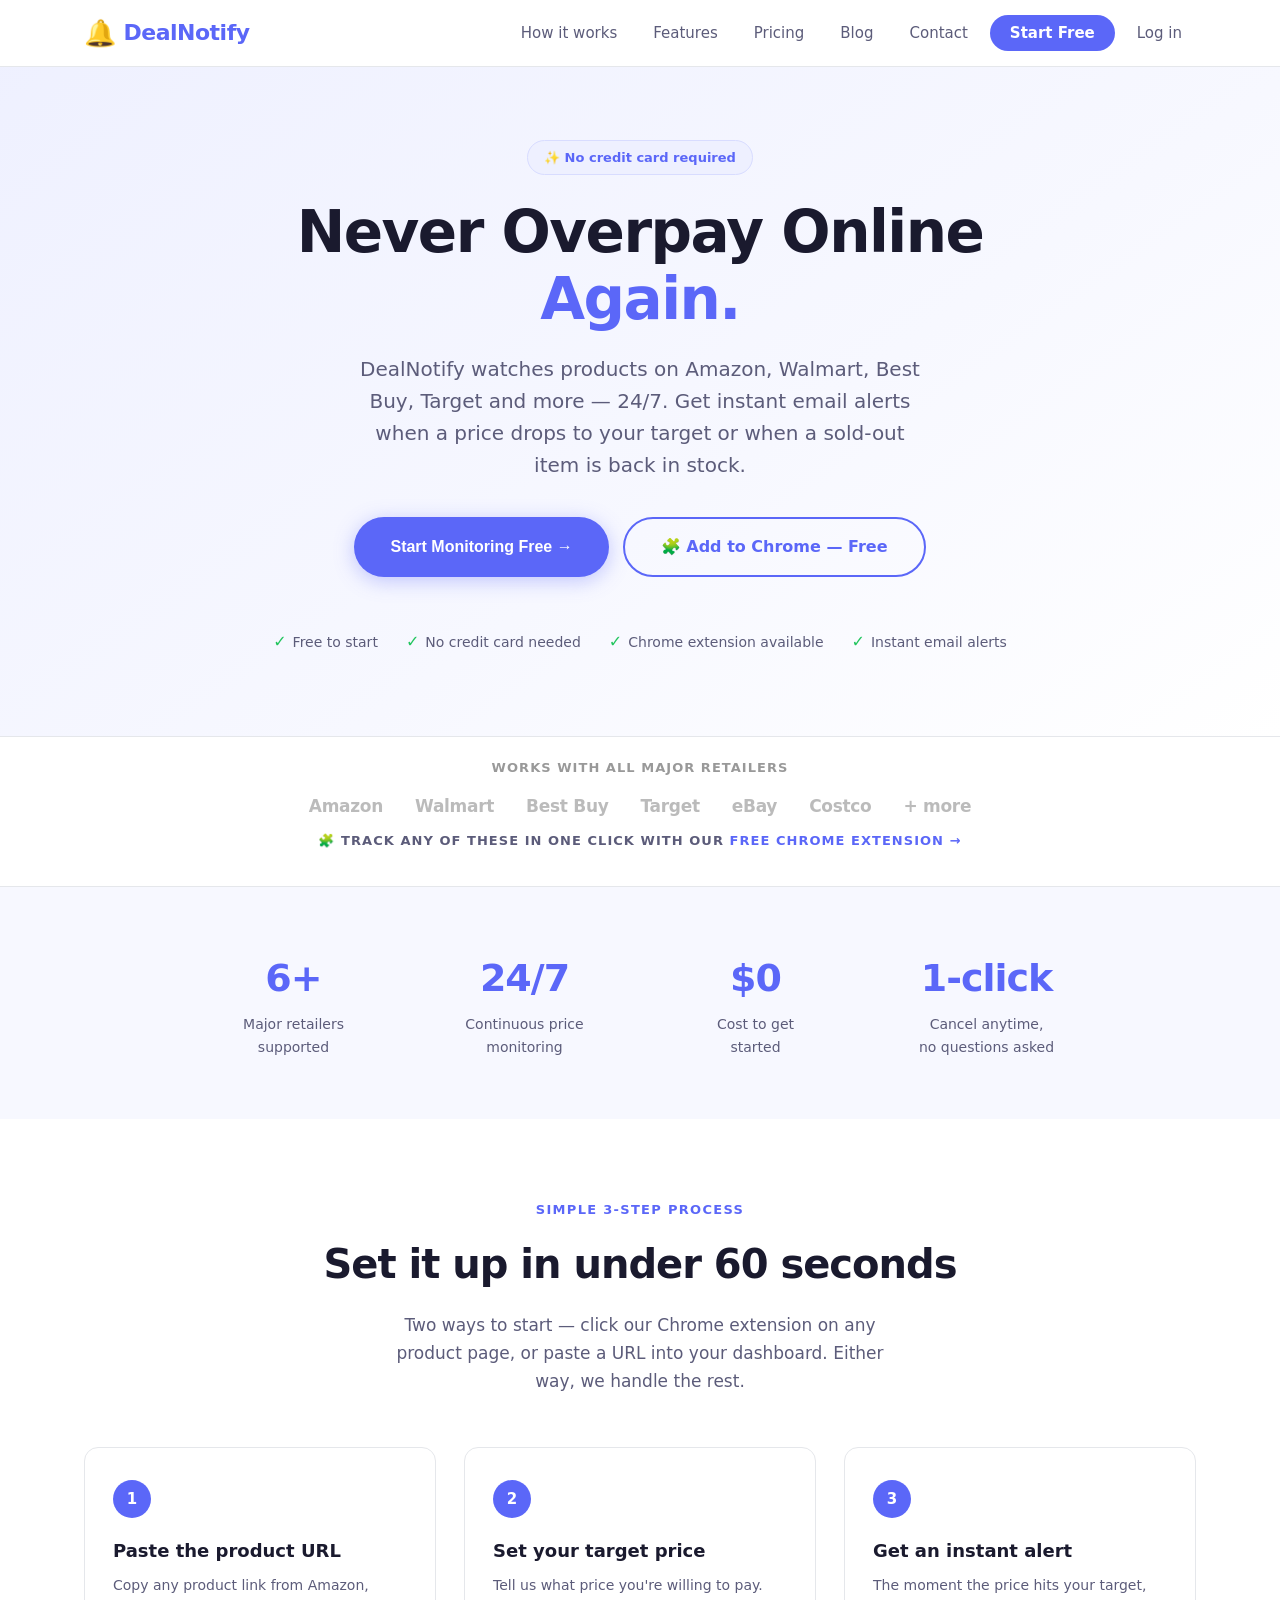
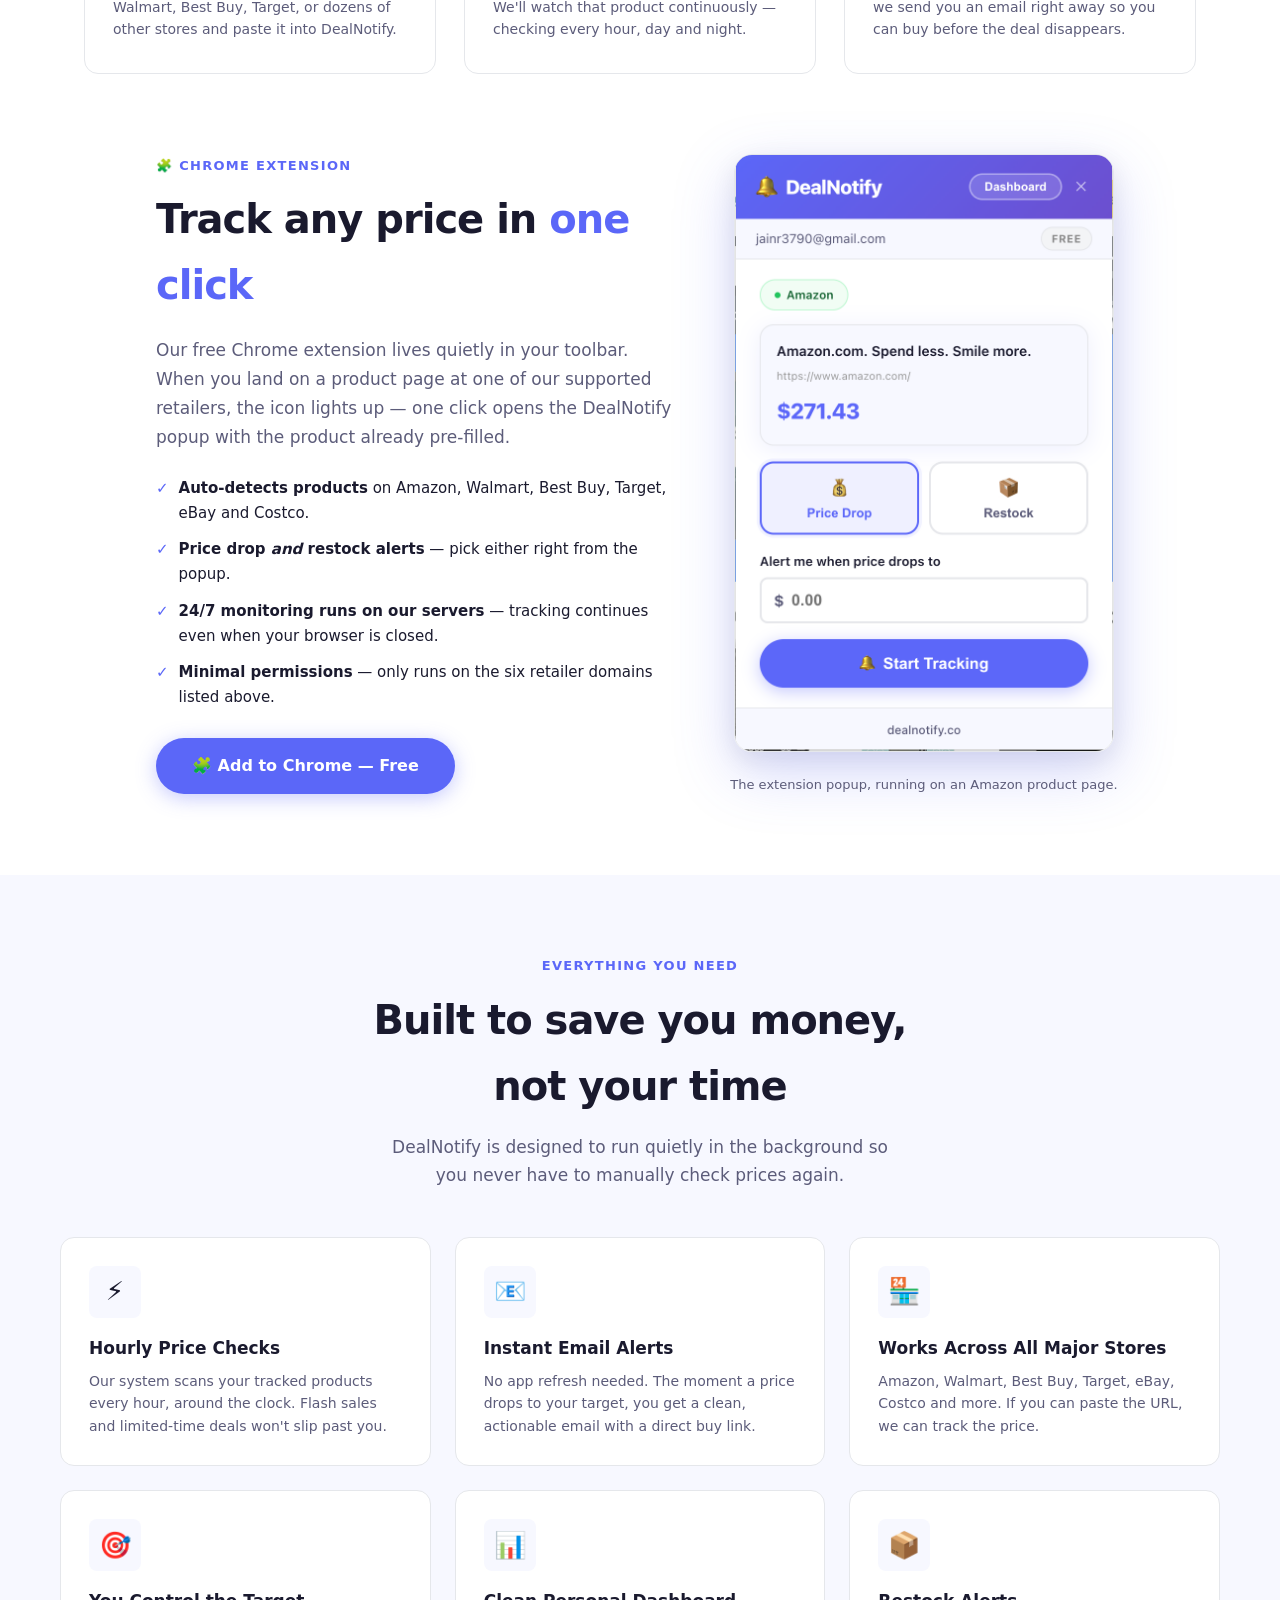
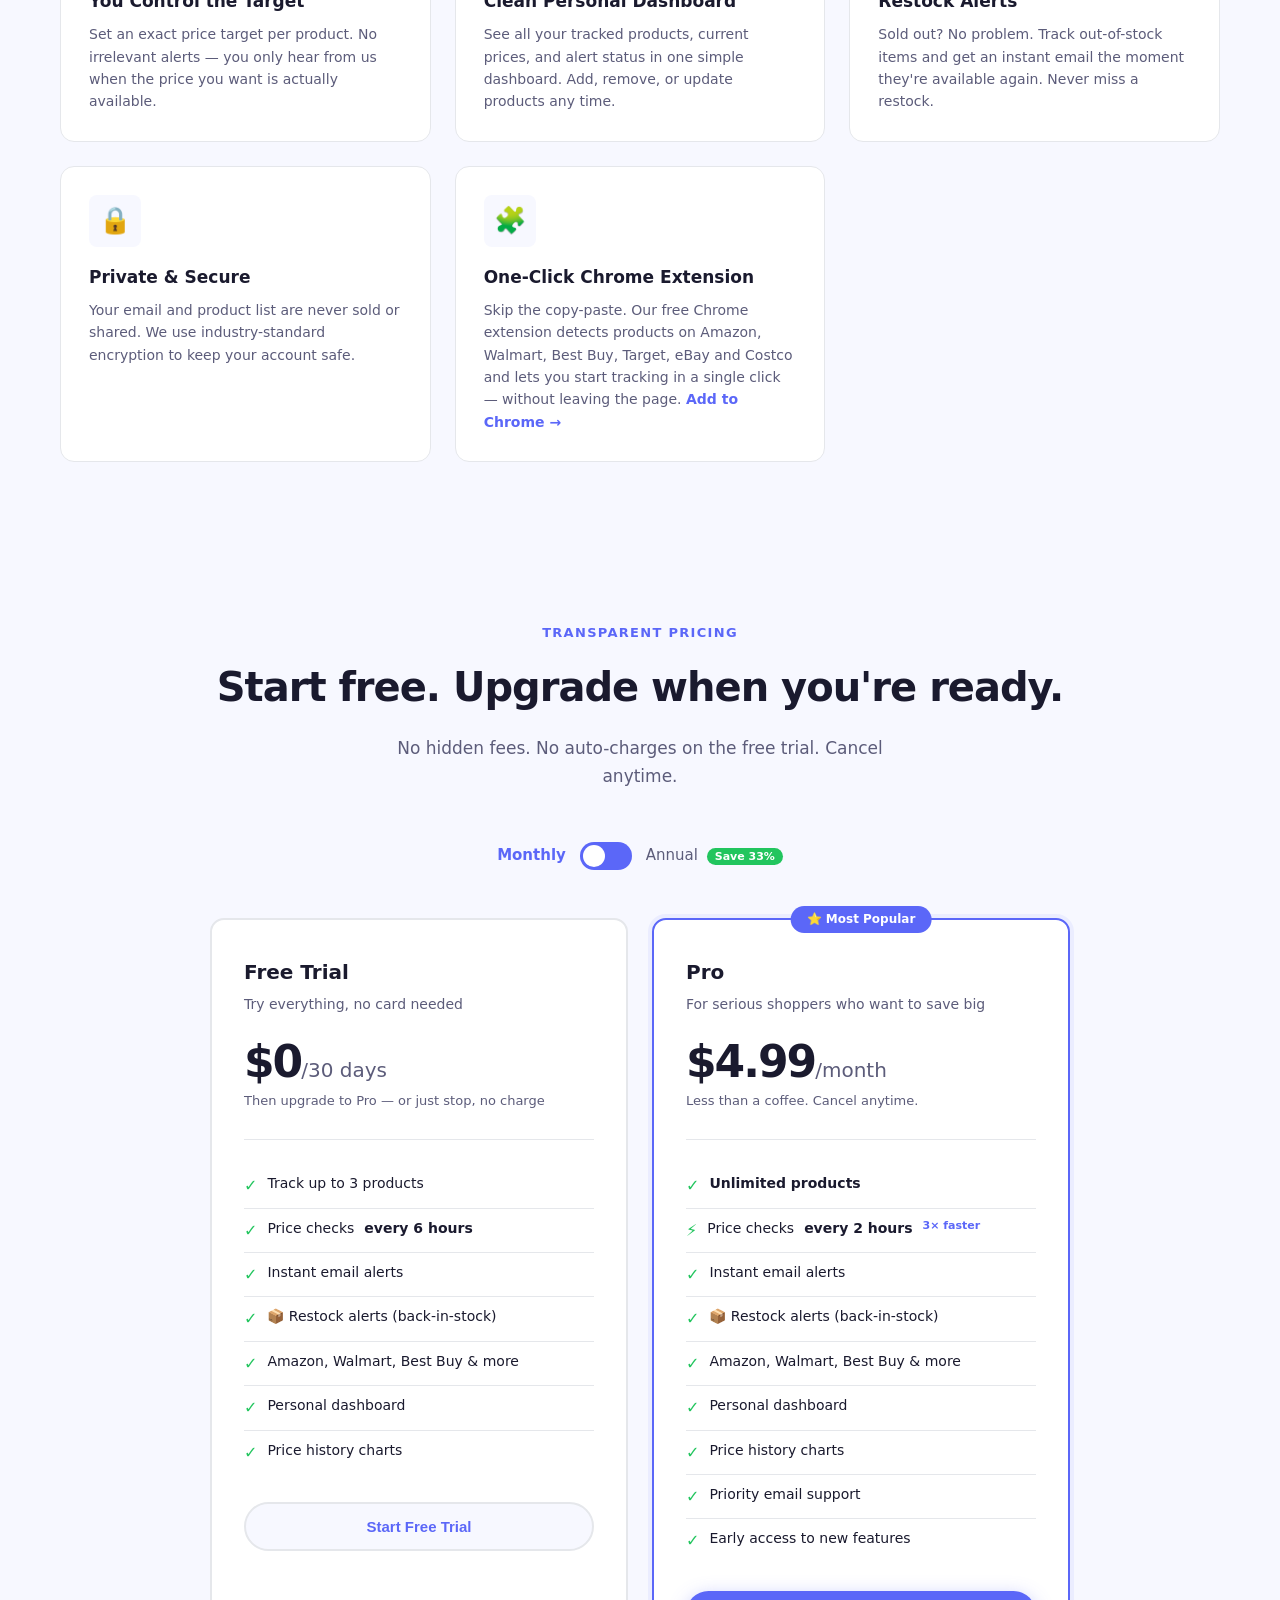
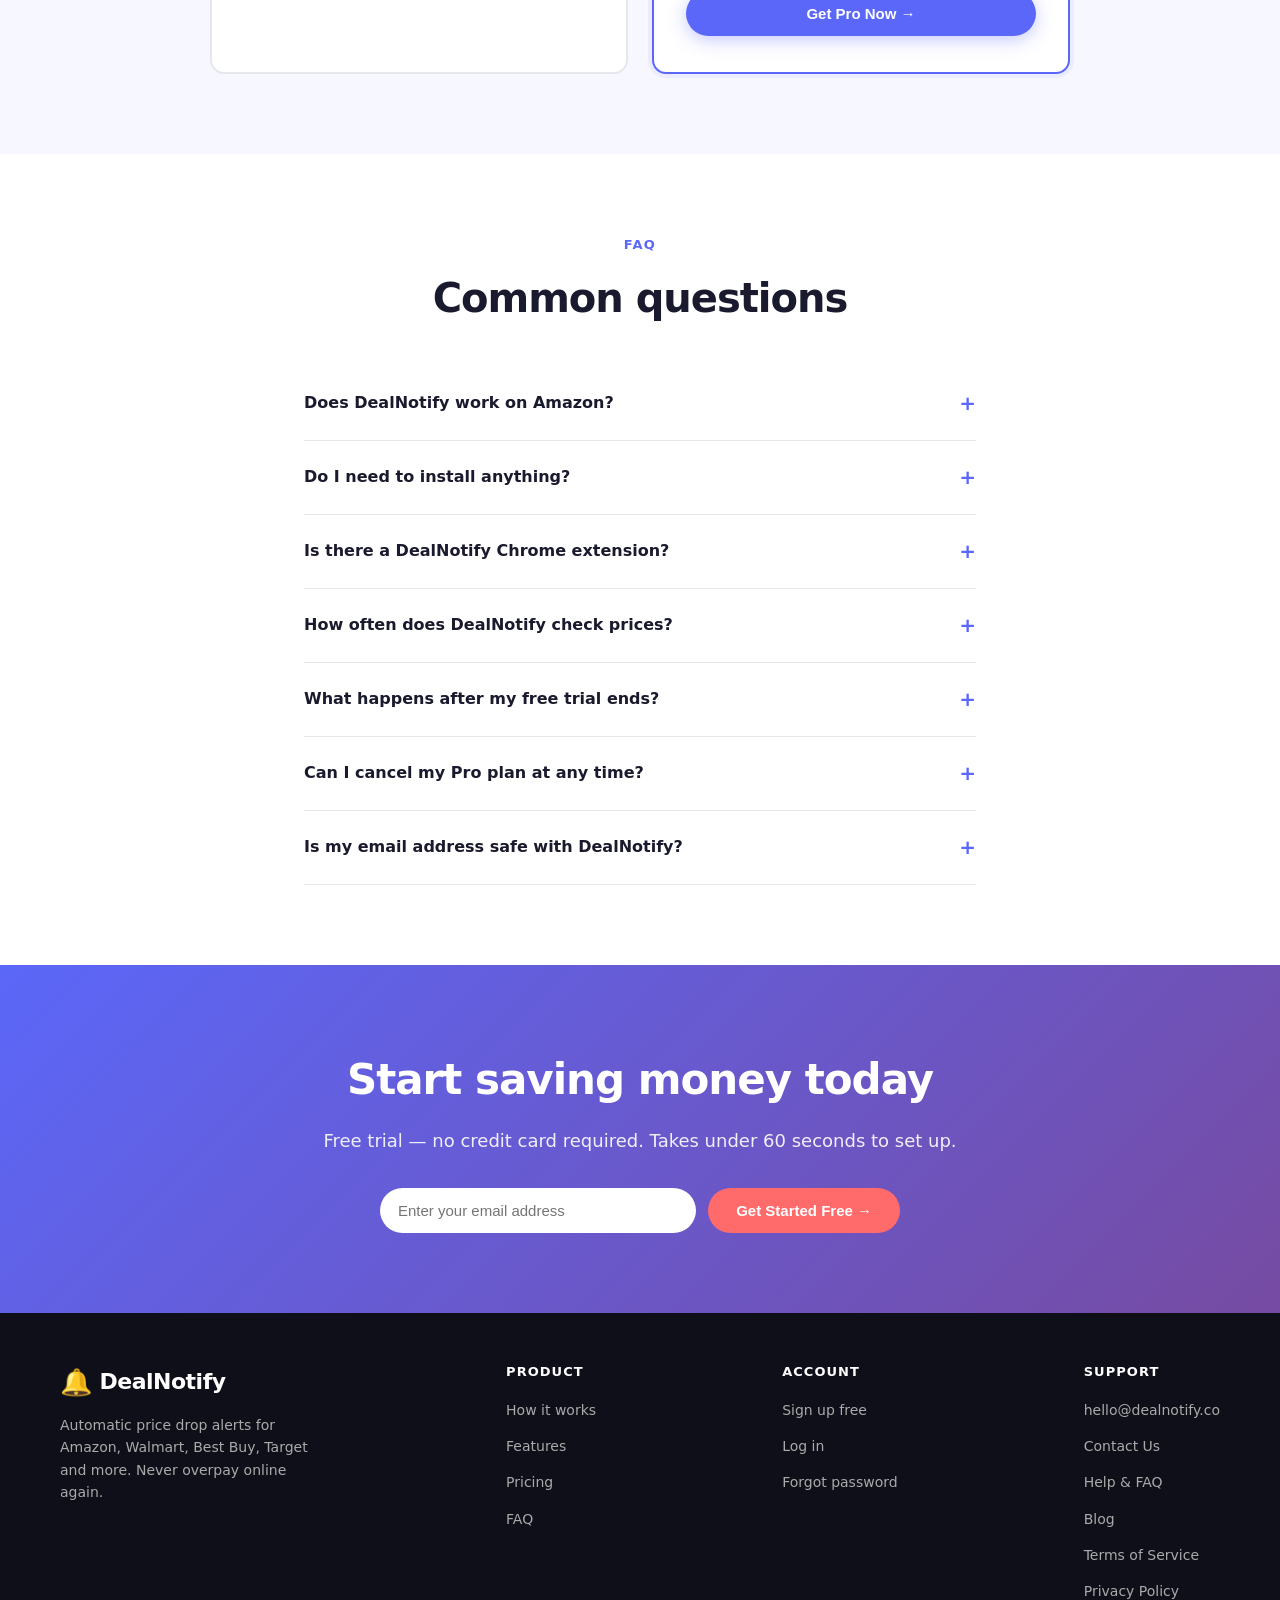
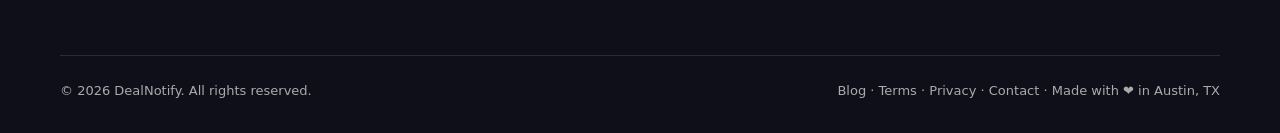
==== commit b58b5236: "Add extension popup screenshot and dedicated preview section New "See it in action" two-column secti" ====
--- a/index.html
+++ b/index.html
@@ -1121,6 +1121,43 @@
             <div class="step-number">3</div>
             <h3>Get an instant alert</h3>
             <p>The moment the price hits your target, we send you an email right away so you can buy before the deal disappears.</p>
+        </div>
+    </div>
+</section>
+
+
+<!-- ──────────── EXTENSION PREVIEW ──────────── -->
+<section style="max-width:1160px; margin:80px auto; padding:0 24px;">
+    <div style="display:flex; gap:48px; align-items:center; flex-wrap:wrap; justify-content:center;">
+        <div style="flex:1 1 380px; max-width:520px;">
+            <p class="section-label">🧩 Chrome Extension</p>
+            <h2 class="section-title" style="margin-bottom:18px;">Track any price in <span style="color:var(--primary);">one click</span></h2>
+            <p style="font-size:17px; color:var(--text-light); line-height:1.7; margin-bottom:24px;">
+                Our free Chrome extension lives quietly in your toolbar. When you land on a product page at one of our supported retailers, the icon lights up — one click opens the DealNotify popup with the product already pre-filled.
+            </p>
+            <ul style="list-style:none; padding:0; margin:0 0 28px 0;">
+                <li style="display:flex; align-items:flex-start; gap:10px; margin-bottom:12px; font-size:15px; color:var(--text);">
+                    <span style="color:var(--primary); font-weight:700; flex-shrink:0;">✓</span>
+                    <span><strong>Auto-detects products</strong> on Amazon, Walmart, Best Buy, Target, eBay and Costco.</span>
+                </li>
+                <li style="display:flex; align-items:flex-start; gap:10px; margin-bottom:12px; font-size:15px; color:var(--text);">
+                    <span style="color:var(--primary); font-weight:700; flex-shrink:0;">✓</span>
+                    <span><strong>Price drop <em>and</em> restock alerts</strong> — pick either right from the popup.</span>
+                </li>
+                <li style="display:flex; align-items:flex-start; gap:10px; margin-bottom:12px; font-size:15px; color:var(--text);">
+                    <span style="color:var(--primary); font-weight:700; flex-shrink:0;">✓</span>
+                    <span><strong>24/7 monitoring runs on our servers</strong> — tracking continues even when your browser is closed.</span>
+                </li>
+                <li style="display:flex; align-items:flex-start; gap:10px; margin-bottom:12px; font-size:15px; color:var(--text);">
+                    <span style="color:var(--primary); font-weight:700; flex-shrink:0;">✓</span>
+                    <span><strong>Minimal permissions</strong> — only runs on the six retailer domains listed above.</span>
+                </li>
+            </ul>
+            <a class="btn-primary" href="https://chromewebstore.google.com/detail/dealnotify-price-drop-res/kchogeockmgjejohfkkpnpenkaaoklmj" target="_blank" rel="noopener" style="display:inline-block; text-decoration:none;">🧩 Add to Chrome — Free</a>
+        </div>
+        <div style="flex:1 1 340px; max-width:400px; text-align:center;">
+            <img src="/extension-popup-screenshot.png" alt="DealNotify Chrome extension popup showing a product detected on Amazon with Price Drop and Restock tracking options" style="width:100%; max-width:380px; height:auto; border-radius:18px; box-shadow:0 20px 60px rgba(91,103,248,0.25), 0 8px 24px rgba(0,0,0,0.08); border:1px solid var(--border);" />
+            <p style="margin-top:14px; font-size:13px; color:var(--text-light);">The extension popup, running on an Amazon product page.</p>
         </div>
     </div>
 </section>
